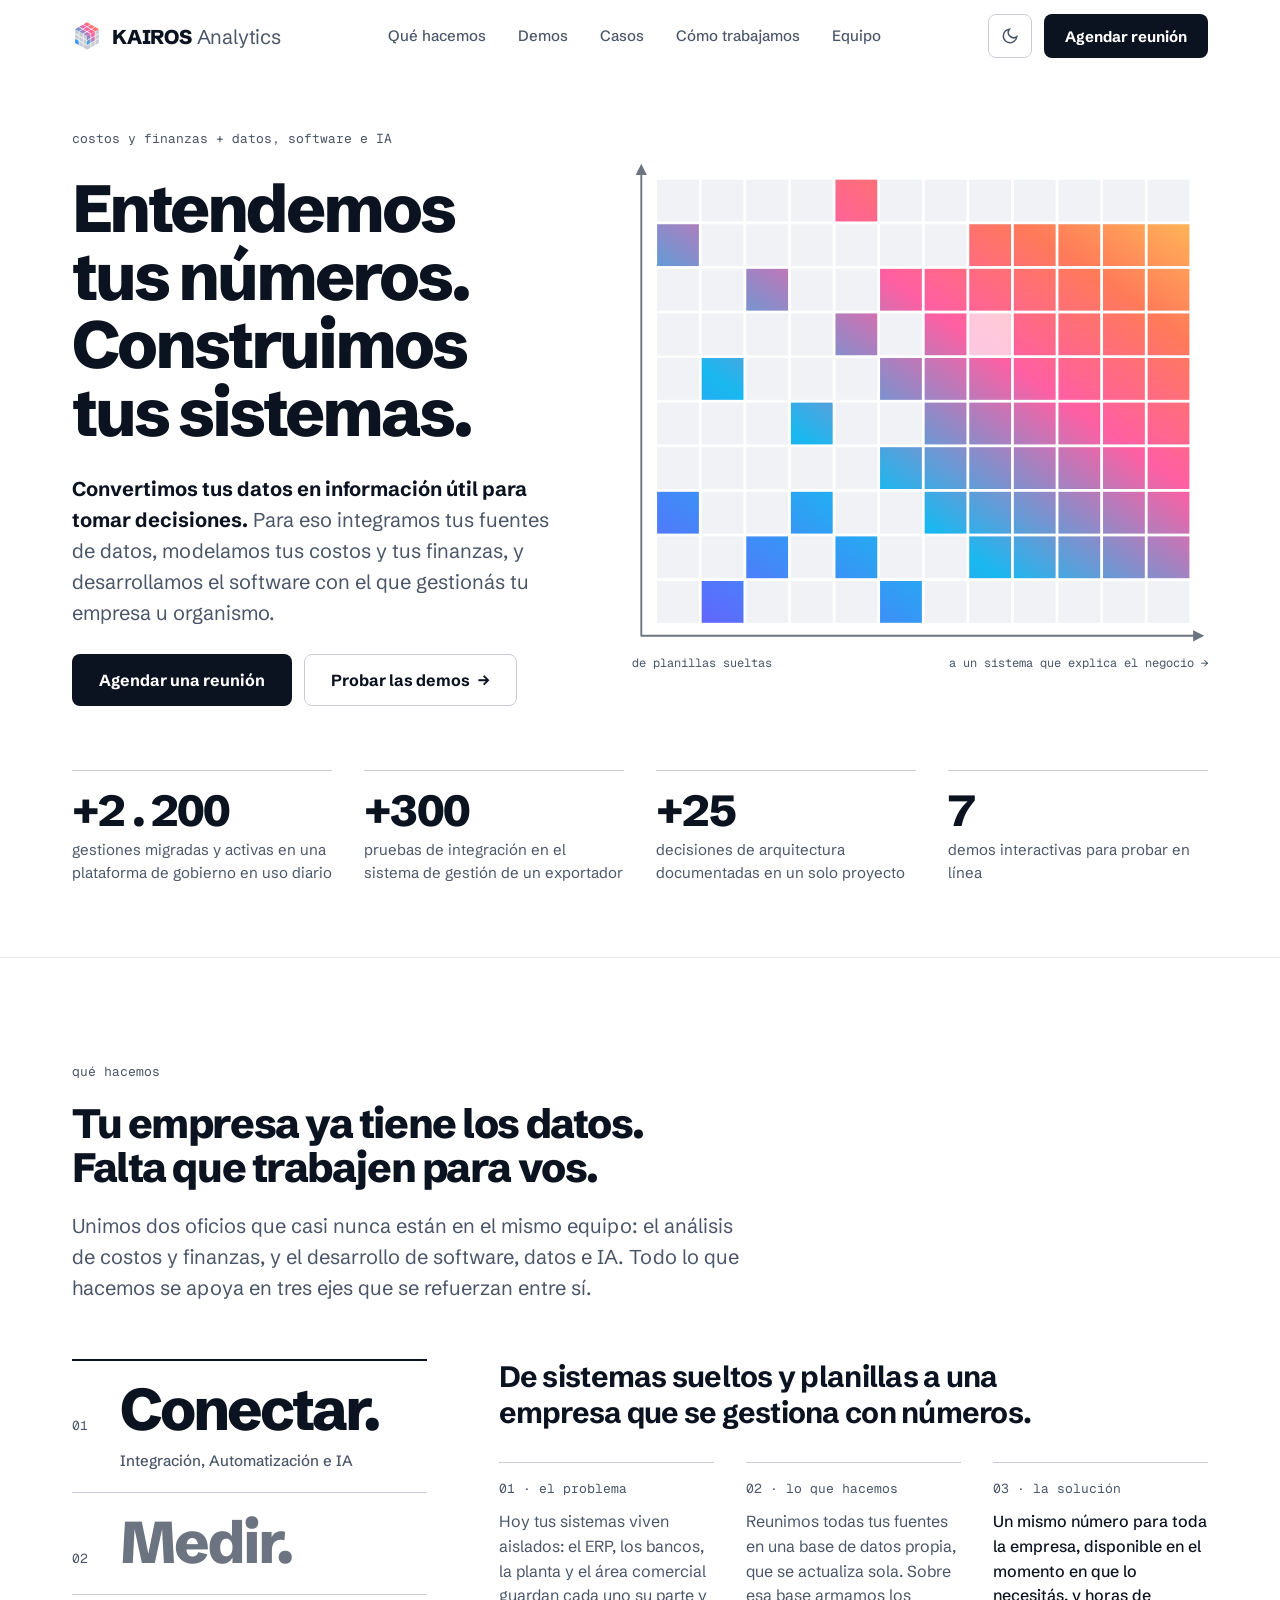
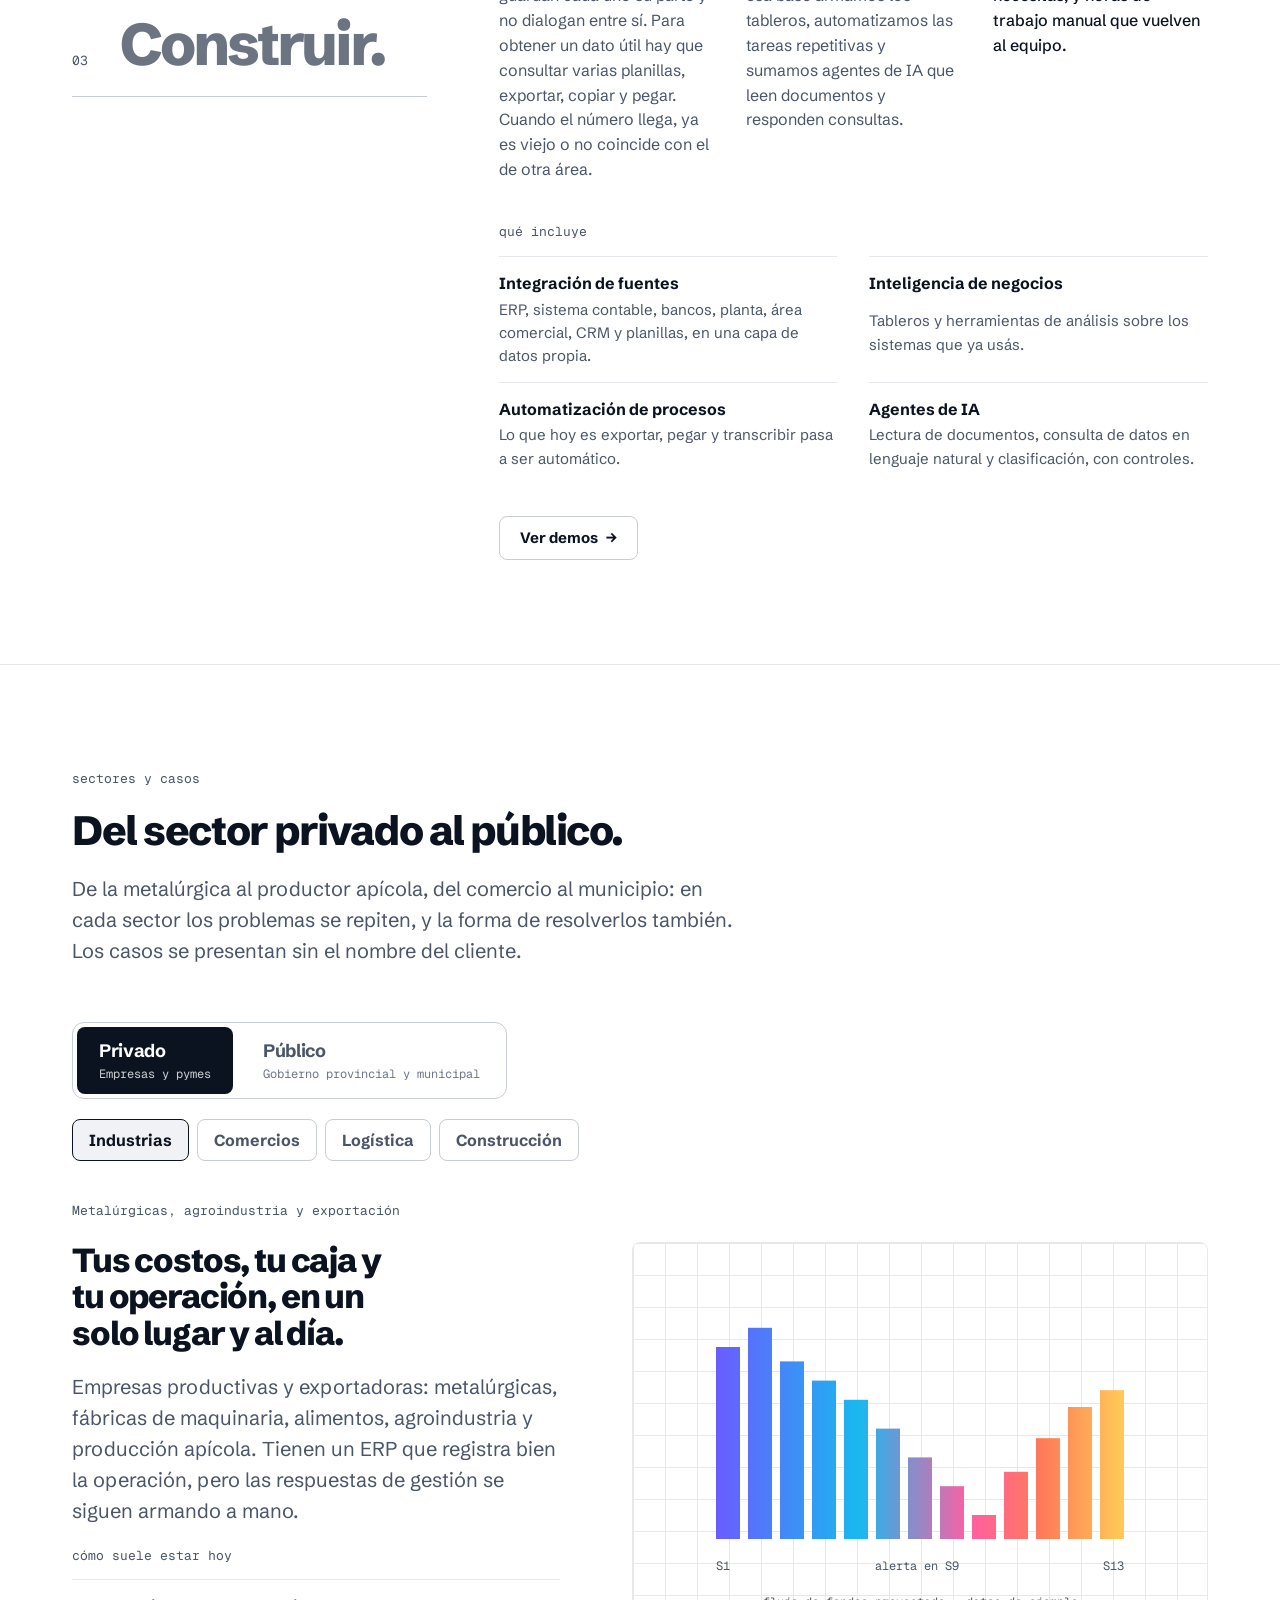
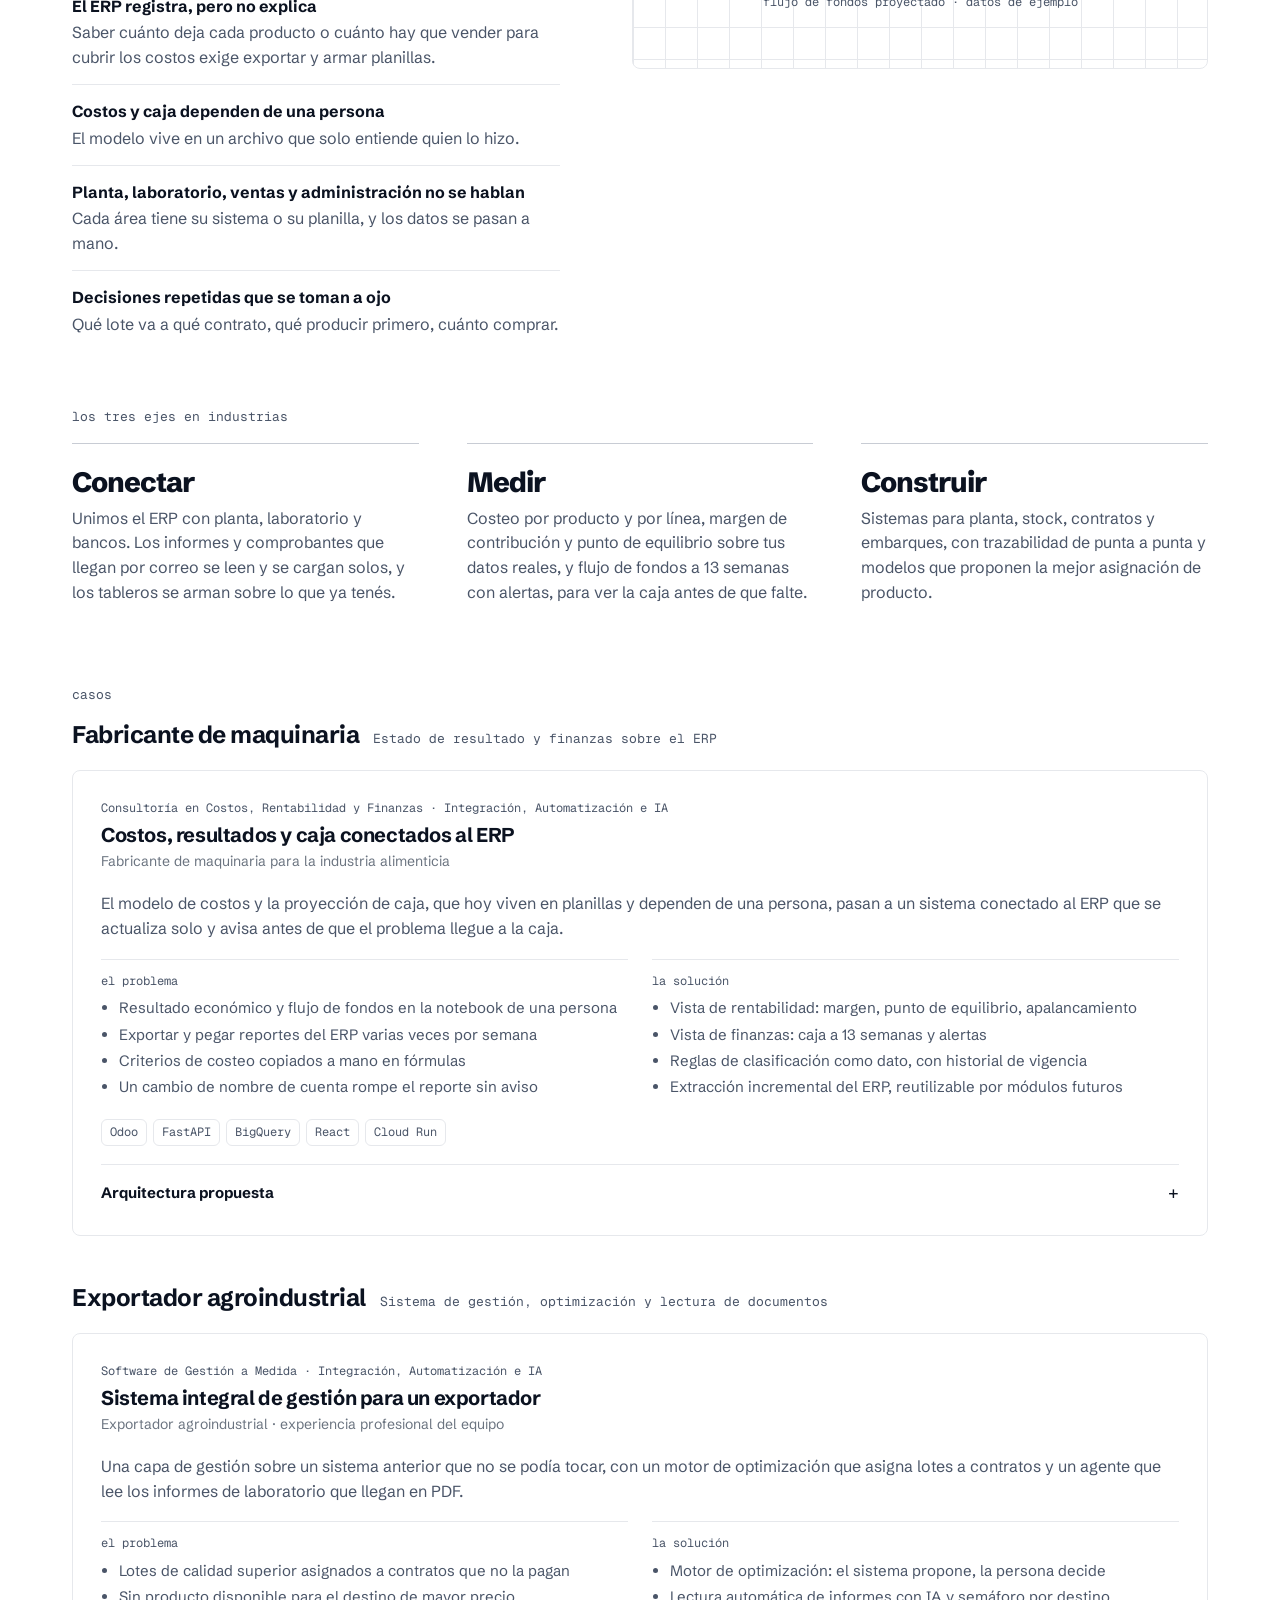
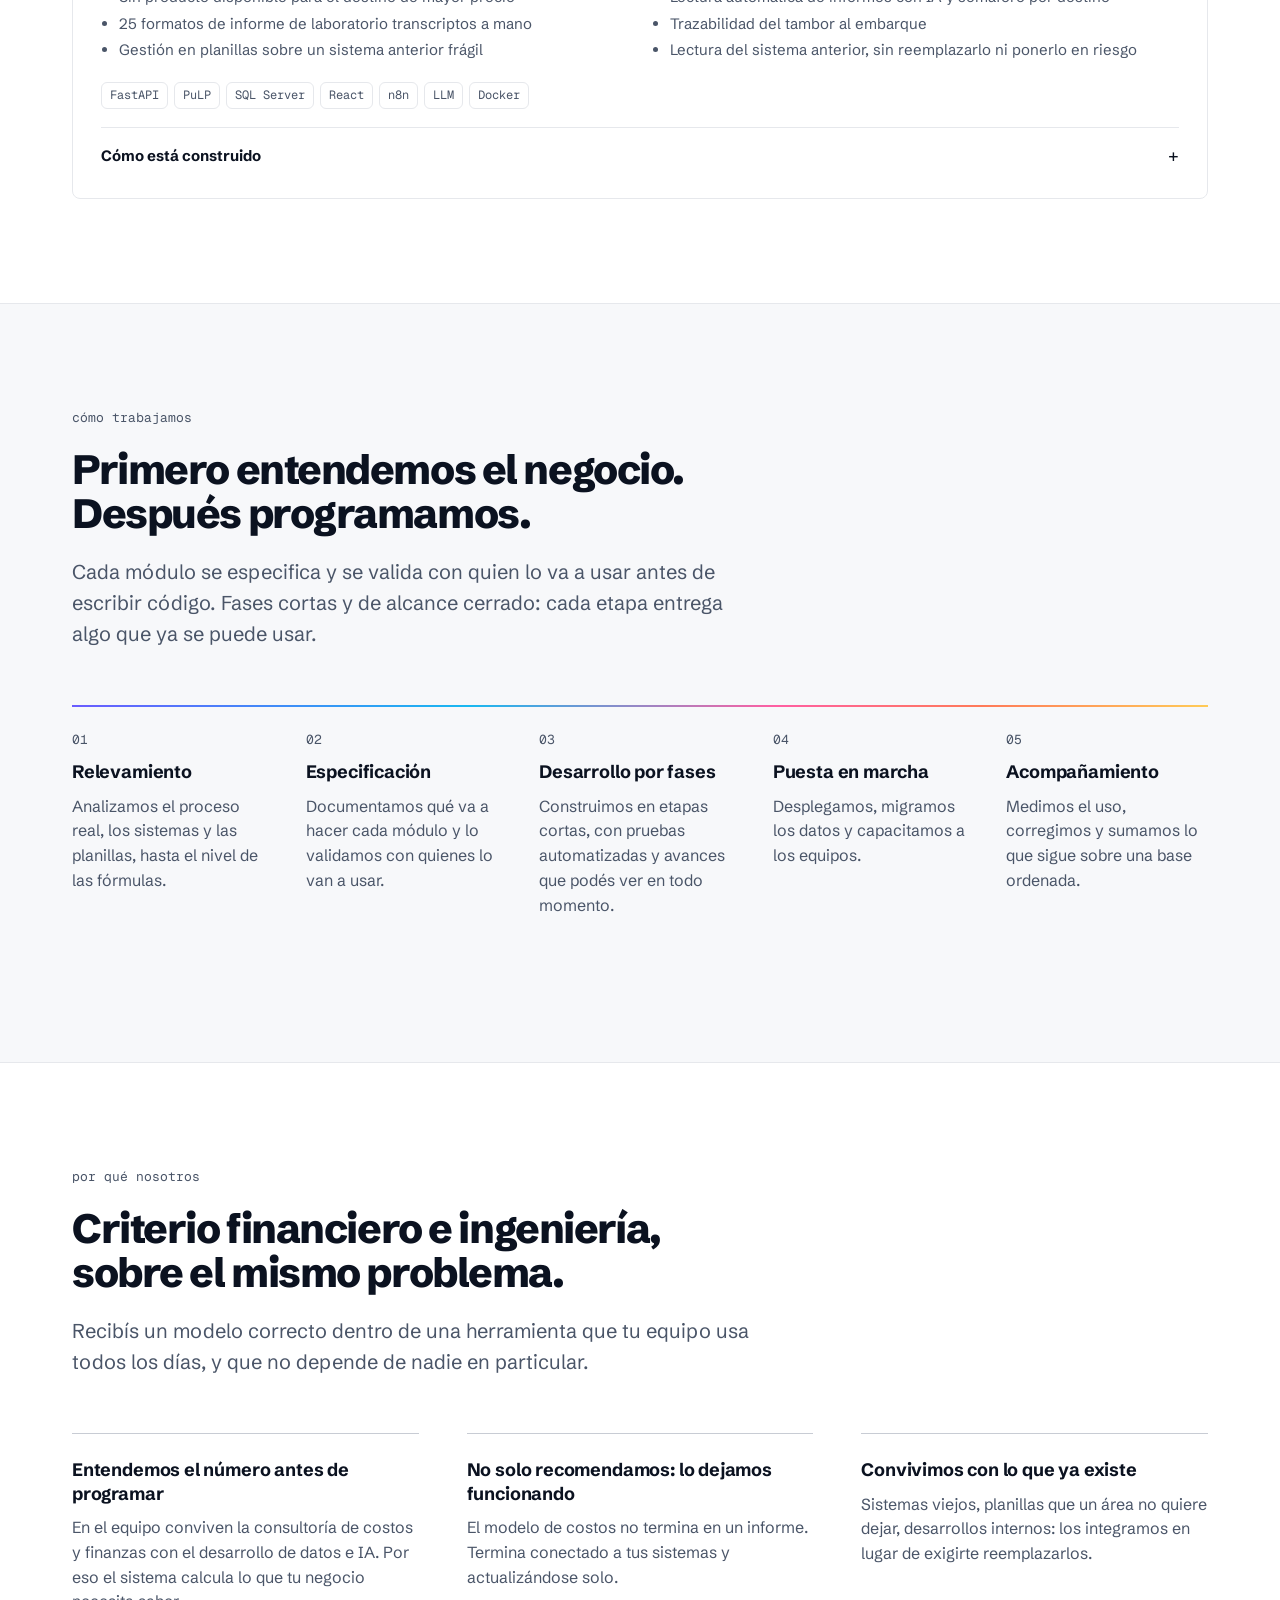
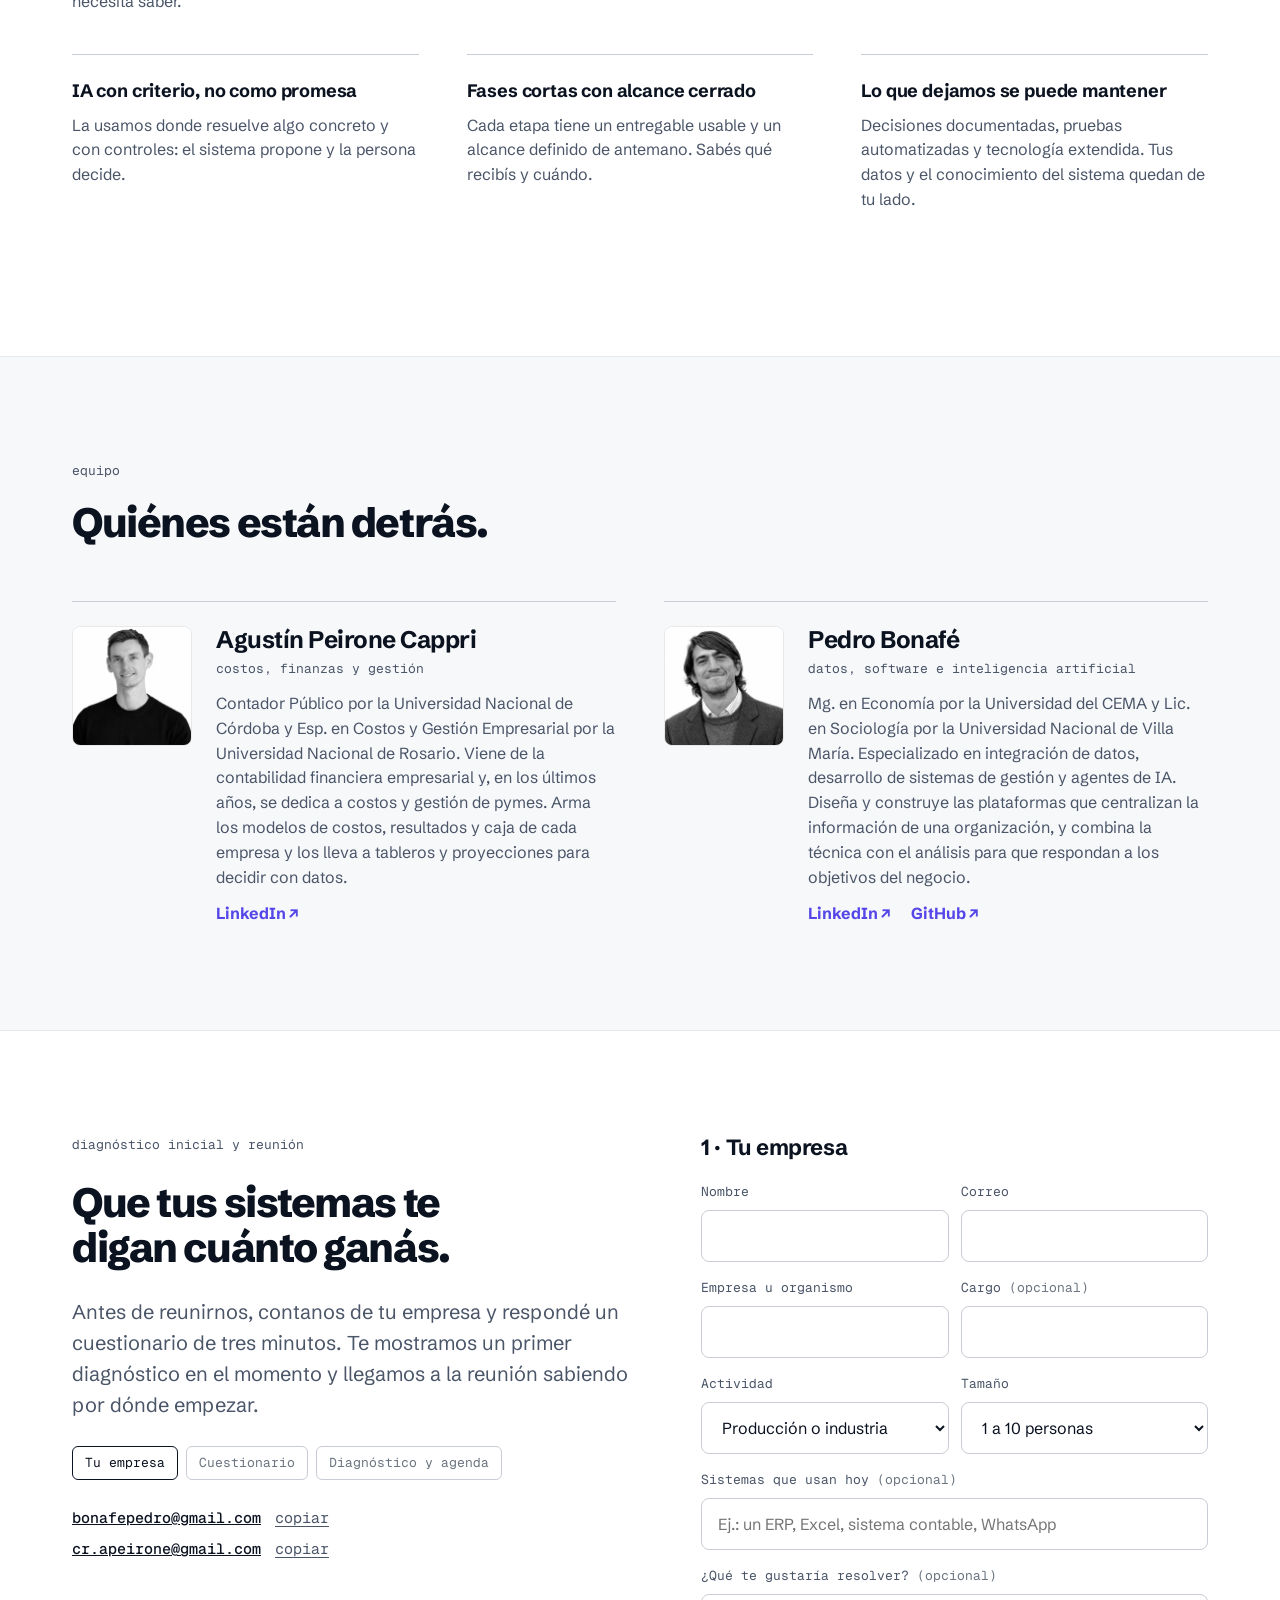
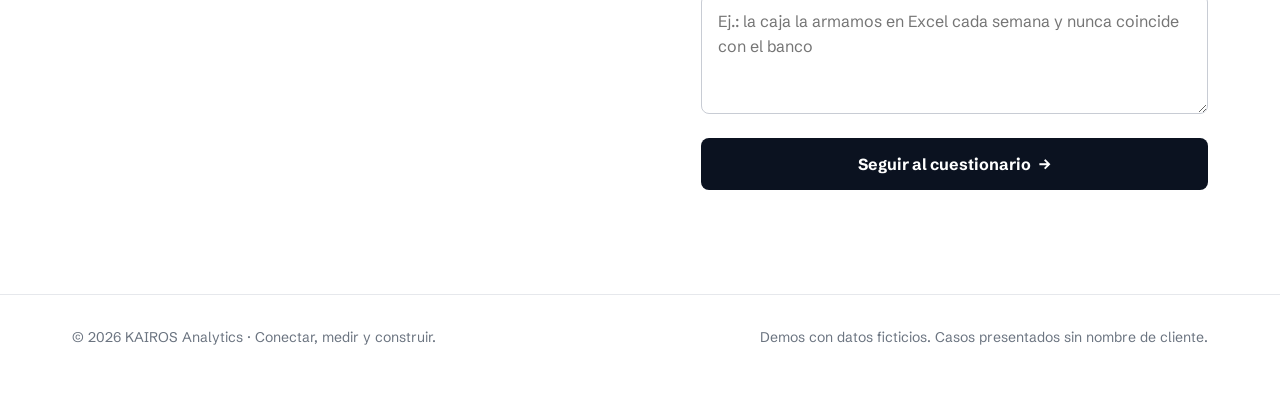
==== index.html @ cbc5ab79 "Demos en una página aparte (/demo); la landing enlaza desde el inicio, el menú y Qué hacemos Co-Auth" ====
<!doctype html>
<html lang="es">
<head>
  <meta charset="utf-8" />
  <meta name="viewport" content="width=device-width, initial-scale=1" />
  <title>KAIROS Analytics · Costos, datos y software a medida</title>
  <meta name="description" content="Integramos tus fuentes de datos, modelamos tus costos y tus finanzas, y desarrollamos el software con el que gestionás tu empresa u organismo." />
  <meta name="theme-color" content="#ffffff" media="(prefers-color-scheme: light)" />
  <meta name="theme-color" content="#07080c" media="(prefers-color-scheme: dark)" />
  <meta property="og:type" content="website" />
  <meta property="og:locale" content="es_AR" />
  <meta property="og:site_name" content="KAIROS Analytics" />
  <meta property="og:title" content="Entendemos tus números. Construimos tus sistemas." />
  <meta property="og:description" content="Costos y finanzas + datos, software e IA: conectar, medir y construir sistemas que explican el negocio." />
  <link rel="icon" href="data:image/svg+xml,%3Csvg xmlns='http://www.w3.org/2000/svg' viewBox='0 0 48 48'%3E%3Cdefs%3E%3ClinearGradient id='g' gradientUnits='userSpaceOnUse' x1='0' y1='48' x2='48' y2='0'%3E%3Cstop offset='0' stop-color='%236a5cff'/%3E%3Cstop offset='0.35' stop-color='%2319b8f0'/%3E%3Cstop offset='0.62' stop-color='%23ff5fa2'/%3E%3Cstop offset='0.8' stop-color='%23ff7a59'/%3E%3Cstop offset='1' stop-color='%23ffcb57'/%3E%3C/linearGradient%3E%3C/defs%3E%3Cg fill='%23a9aeb9'%3E%3Cpolygon points='24.00,24.00 18.29,20.70 18.29,27.30 24.00,30.60'/%3E%3Cpolygon points='24.00,31.70 18.29,28.40 18.29,35.00 24.00,38.30'/%3E%3Cpolygon points='24.00,39.40 18.29,36.10 18.29,42.70 24.00,46.00'/%3E%3Cpolygon points='17.33,20.15 11.62,16.85 11.62,23.45 17.33,26.75'/%3E%3Cpolygon points='17.33,27.85 11.62,24.55 11.62,31.15 17.33,34.45'/%3E%3Cpolygon points='17.33,35.55 11.62,32.25 11.62,38.85 17.33,42.15'/%3E%3Cpolygon points='10.67,16.30 4.95,13.00 4.95,19.60 10.67,22.90'/%3E%3Cpolygon points='10.67,24.00 4.95,20.70 4.95,27.30 10.67,30.60'/%3E%3Cpolygon points='24.00,39.40 29.71,36.10 29.71,42.70 24.00,46.00'/%3E%3Cpolygon points='30.67,35.55 36.38,32.25 36.38,38.85 30.67,42.15'/%3E%3Cpolygon points='37.34,16.30 43.05,13.00 43.05,19.60 37.34,22.90'/%3E%3Cpolygon points='37.34,24.00 43.05,20.70 43.05,27.30 37.34,30.60'/%3E%3Cpolygon points='37.34,31.70 43.05,28.40 43.05,35.00 37.34,38.30'/%3E%3C/g%3E%3Cg fill='url%28%23g%29'%3E%3Cpolygon points='10.67,31.70 4.95,28.40 4.95,35.00 10.67,38.30'/%3E%3Cpolygon points='24.00,24.00 29.71,20.70 29.71,27.30 24.00,30.60'/%3E%3Cpolygon points='24.00,31.70 29.71,28.40 29.71,35.00 24.00,38.30'/%3E%3Cpolygon points='30.67,20.15 36.38,16.85 36.38,23.45 30.67,26.75'/%3E%3Cpolygon points='30.67,27.85 36.38,24.55 36.38,31.15 30.67,34.45'/%3E%3Cpolygon points='24.00,24.00 29.71,20.70 24.00,17.40 18.29,20.70'/%3E%3Cpolygon points='17.33,20.15 23.05,16.85 17.33,13.55 11.62,16.85'/%3E%3Cpolygon points='10.67,16.30 16.38,13.00 10.66,9.70 4.95,13.00'/%3E%3Cpolygon points='30.67,20.15 36.38,16.85 30.67,13.55 24.95,16.85'/%3E%3Cpolygon points='24.00,16.30 29.71,13.00 24.00,9.70 18.29,13.00'/%3E%3Cpolygon points='17.33,12.45 23.05,9.15 17.33,5.85 11.62,9.15'/%3E%3Cpolygon points='37.34,16.30 43.05,13.00 37.33,9.70 31.62,13.00'/%3E%3Cpolygon points='30.67,12.45 36.38,9.15 30.67,5.85 24.95,9.15'/%3E%3Cpolygon points='24.00,8.60 29.71,5.30 24.00,2.00 18.29,5.30'/%3E%3C/g%3E%3C/svg%3E" />
  <link rel="preconnect" href="https://fonts.googleapis.com" />
  <link rel="preconnect" href="https://fonts.gstatic.com" crossorigin />
  <link rel="stylesheet" href="https://fonts.googleapis.com/css2?family=Schibsted+Grotesk:wght@400;500;700;800&family=Geist+Mono:wght@400;500&display=swap" />
  <link rel="stylesheet" href="tokens.css" />
  <link rel="stylesheet" href="styles.css" />
  <!-- Tema guardado: se aplica antes de pintar para evitar el parpadeo -->
  <script>try { var t = localStorage.getItem("theme"); if (t) document.documentElement.dataset.theme = t; } catch (e) {}</script>
</head>
<body>
<a class="skip" href="#main">Saltar al contenido</a>

<!-- ============================ NAV ============================ -->
<header class="nav" id="nav">
  <div class="wrap nav-bar">
    <a class="logo" href="#top" aria-label="Inicio">
      <svg class="logo-mark" aria-hidden="true" width="30" height="30" viewBox="0 0 48 48">
        <defs><linearGradient id="gLogo" gradientUnits="userSpaceOnUse" x1="0" y1="48" x2="48" y2="0"><stop offset="0" style="stop-color:var(--g1)"/><stop offset="0.35" style="stop-color:var(--g2)"/><stop offset="0.62" style="stop-color:var(--g3)"/><stop offset="0.8" style="stop-color:var(--g4)"/><stop offset="1" style="stop-color:var(--g5)"/></linearGradient></defs>
        <g style="fill: var(--line-strong)"><polygon points="24.00,24.00 18.29,20.70 18.29,27.30 24.00,30.60"/><polygon points="24.00,31.70 18.29,28.40 18.29,35.00 24.00,38.30"/><polygon points="24.00,39.40 18.29,36.10 18.29,42.70 24.00,46.00"/><polygon points="17.33,20.15 11.62,16.85 11.62,23.45 17.33,26.75"/><polygon points="17.33,27.85 11.62,24.55 11.62,31.15 17.33,34.45"/><polygon points="17.33,35.55 11.62,32.25 11.62,38.85 17.33,42.15"/><polygon points="10.67,16.30 4.95,13.00 4.95,19.60 10.67,22.90"/><polygon points="10.67,24.00 4.95,20.70 4.95,27.30 10.67,30.60"/><polygon points="24.00,39.40 29.71,36.10 29.71,42.70 24.00,46.00"/><polygon points="30.67,35.55 36.38,32.25 36.38,38.85 30.67,42.15"/><polygon points="37.34,16.30 43.05,13.00 43.05,19.60 37.34,22.90"/><polygon points="37.34,24.00 43.05,20.70 43.05,27.30 37.34,30.60"/><polygon points="37.34,31.70 43.05,28.40 43.05,35.00 37.34,38.30"/></g>
        <g fill="url(#gLogo)"><polygon points="10.67,31.70 4.95,28.40 4.95,35.00 10.67,38.30"/><polygon points="24.00,24.00 29.71,20.70 29.71,27.30 24.00,30.60"/><polygon points="24.00,31.70 29.71,28.40 29.71,35.00 24.00,38.30"/><polygon points="30.67,20.15 36.38,16.85 36.38,23.45 30.67,26.75"/><polygon points="30.67,27.85 36.38,24.55 36.38,31.15 30.67,34.45"/><polygon points="24.00,24.00 29.71,20.70 24.00,17.40 18.29,20.70"/><polygon points="17.33,20.15 23.05,16.85 17.33,13.55 11.62,16.85"/><polygon points="10.67,16.30 16.38,13.00 10.66,9.70 4.95,13.00"/><polygon points="30.67,20.15 36.38,16.85 30.67,13.55 24.95,16.85"/><polygon points="24.00,16.30 29.71,13.00 24.00,9.70 18.29,13.00"/><polygon points="17.33,12.45 23.05,9.15 17.33,5.85 11.62,9.15"/><polygon points="37.34,16.30 43.05,13.00 37.33,9.70 31.62,13.00"/><polygon points="30.67,12.45 36.38,9.15 30.67,5.85 24.95,9.15"/><polygon points="24.00,8.60 29.71,5.30 24.00,2.00 18.29,5.30"/></g>
      </svg>
      <span class="logo-text"><b>KAIROS</b> Analytics</span>
    </a>
    <nav class="nav-links" aria-label="Secciones">
      <a href="#servicios">Qué hacemos</a>
      <a href="demo/">Demos</a>
      <a href="#casos">Casos</a>
      <a href="#metodologia">Cómo trabajamos</a>
      <a href="#equipo">Equipo</a>
    </nav>
    <div class="nav-actions">
      <button class="icon-btn" id="themeBtn" aria-label="Cambiar a tema oscuro" title="Cambiar tema">
        <svg class="i-moon" width="18" height="18" viewBox="0 0 24 24" fill="none" stroke="currentColor" stroke-width="2"><path d="M21 12.8A9 9 0 1 1 11.2 3a7 7 0 0 0 9.8 9.8z"/></svg>
        <svg class="i-sun" width="18" height="18" viewBox="0 0 24 24" fill="none" stroke="currentColor" stroke-width="2" stroke-linecap="round"><circle cx="12" cy="12" r="4"/><path d="M12 2v2M12 20v2M4.9 4.9l1.4 1.4M17.7 17.7l1.4 1.4M2 12h2M20 12h2M4.9 19.1l1.4-1.4M17.7 6.3l1.4-1.4"/></svg>
      </button>
      <a class="btn btn-primary btn-sm nav-cta" href="#contacto">Agendar reunión</a>
      <button class="icon-btn menu-btn" id="menuBtn" aria-label="Abrir menú" aria-expanded="false" aria-controls="mobileMenu">
        <svg width="18" height="18" viewBox="0 0 24 24" fill="none" stroke="currentColor" stroke-width="2" stroke-linecap="round"><path d="M4 7h16M4 12h16M4 17h16"/></svg>
      </button>
    </div>
  </div>
  <div class="mobile-menu" id="mobileMenu">
    <a href="#servicios">Qué hacemos</a>
    <a href="demo/">Demos</a>
    <a href="#casos">Sectores y casos</a>
    <a href="#metodologia">Cómo trabajamos</a>
    <a href="#por-que">Por qué nosotros</a>
    <a href="#equipo">Equipo</a>
    <a href="#contacto">Contacto</a>
  </div>
  <div class="progress" aria-hidden="true"><i id="progress"></i></div>
</header>

<main id="main">

<!-- ============================ INICIO ============================ -->
<section class="hero" id="top">
  <div class="wrap split">
    <div class="stack-text">
      <div class="label">costos y finanzas + datos, software e IA</div>
      <h1>Entendemos tus números. Construimos tus sistemas.</h1>
      <p class="lead"><strong class="lead-impacto">Convertimos tus datos en información útil para tomar decisiones.</strong> Para eso integramos tus fuentes de datos, modelamos tus costos y tus finanzas, y desarrollamos el software con el que gestionás tu empresa u organismo.</p>
      <div class="actions">
        <a class="btn btn-primary" href="#contacto">Agendar una reunión</a>
        <a class="btn btn-secondary" href="demo/">Probar las demos <span class="arrow" aria-hidden="true">→</span></a>
      </div>
    </div>
    <figure class="graphic">
      <div id="mosaic"></div>
      <figcaption class="caption label-sm">
        <span>de planillas sueltas</span>
        <span>a un sistema que explica el negocio</span>
      </figcaption>
    </figure>
  </div>
  <div class="wrap">
    <ul class="proof" id="proof" aria-label="Datos de nuestros proyectos"></ul>
  </div>
</section>

<!-- ============================ QUÉ HACEMOS ============================ -->
<section id="servicios">
  <div class="wrap">
    <div class="section-head reveal">
      <div class="label">qué hacemos</div>
      <h2>Tu empresa ya tiene los datos. Falta que trabajen para vos.</h2>
      <p class="lead">Unimos dos oficios que casi nunca están en el mismo equipo: el análisis de costos y finanzas, y el desarrollo de software, datos e IA. Todo lo que hacemos se apoya en tres ejes que se refuerzan entre sí.</p>
    </div>
    <div class="ejes reveal">
      <div class="ejes-tabs" role="tablist" aria-label="Los tres ejes" id="ejesTabs"></div>
      <div class="ejes-panel" id="ejesPanel" role="tabpanel"></div>
    </div>
  </div>
</section>

<!-- ============================ SECTORES Y CASOS ============================ -->
<section id="casos">
  <div class="wrap">
    <div class="section-head reveal">
      <div class="label">sectores y casos</div>
      <h2>Del sector privado al público.</h2>
      <p class="lead">De la metalúrgica al productor apícola, del comercio al municipio: en cada sector los problemas se repiten, y la forma de resolverlos también. Los casos se presentan sin el nombre del cliente.</p>
    </div>
    <div class="vtabs reveal" role="tablist" aria-label="Ámbitos" id="vtabs"></div>
    <div class="stabs" role="tablist" aria-label="Sectores" id="stabs"></div>
    <div id="vpanel" role="tabpanel"></div>
  </div>
</section>

<!-- ============================ METODOLOGÍA ============================ -->
<section class="section-alt" id="metodologia">
  <div class="wrap">
    <div class="section-head reveal">
      <div class="label">cómo trabajamos</div>
      <h2>Primero entendemos el negocio. Después programamos.</h2>
      <p class="lead">Cada módulo se especifica y se valida con quien lo va a usar antes de escribir código. Fases cortas y de alcance cerrado: cada etapa entrega algo que ya se puede usar.</p>
    </div>
    <div class="method reveal" id="method">
      <div class="method-track" aria-hidden="true"><i></i></div>
      <ol class="ruled cols-5" id="pasosGrid"></ol>
    </div>
  </div>
</section>

<!-- ============================ POR QUÉ NOSOTROS ============================ -->
<section id="por-que">
  <div class="wrap">
    <div class="section-head reveal">
      <div class="label">por qué nosotros</div>
      <h2>Criterio financiero e ingeniería, sobre el mismo problema.</h2>
      <p class="lead">Recibís un modelo correcto dentro de una herramienta que tu equipo usa todos los días, y que no depende de nadie en particular.</p>
    </div>
    <div class="ruled cols-3 reveal" id="diferencialesGrid"></div>
  </div>
</section>

<!-- ============================ QUIÉNES CONFÍAN EN NOSOTROS ============================
     Oculta hasta cargar TESTIMONIOS en data.js (solo clientes que autorizaron). -->
<section id="confian" hidden>
  <div class="wrap">
    <div class="section-head reveal">
      <div class="label">quiénes confían en nosotros</div>
      <h2>Lo que dicen quienes ya trabajan con nosotros.</h2>
    </div>
    <div class="testimonios reveal" id="confianGrid"></div>
  </div>
</section>

<!-- ============================ EQUIPO ============================ -->
<section class="section-alt" id="equipo">
  <div class="wrap">
    <div class="section-head reveal">
      <div class="label">equipo</div>
      <h2>Quiénes están detrás.</h2>
    </div>
    <div class="team reveal">
      <article class="member">
        <img src="files/agustin-480.jpg" alt="Agustín Peirone Cappri" width="120" height="120" loading="lazy" />
        <div>
          <h3>Agustín Peirone Cappri</h3>
          <div class="label">costos, finanzas y gestión</div>
          <p>Contador Público por la Universidad Nacional de Córdoba y Esp. en Costos y Gestión Empresarial por la Universidad Nacional de Rosario. Viene de la contabilidad financiera empresarial y, en los últimos años, se dedica a costos y gestión de pymes. Arma los modelos de costos, resultados y caja de cada empresa y los lleva a tableros y proyecciones para decidir con datos.</p>
          <p class="member-links">
            <a href="https://www.linkedin.com/in/agustin-peirone-cappri/" target="_blank" rel="noopener noreferrer">LinkedIn ↗</a>
          </p>
        </div>
      </article>
      <article class="member">
        <img src="files/pedro-480.jpg" alt="Pedro Bonafé" width="120" height="120" loading="lazy" />
        <div>
          <h3>Pedro Bonafé</h3>
          <div class="label">datos, software e inteligencia artificial</div>
          <p>Mg. en Economía por la Universidad del CEMA y Lic. en Sociología por la Universidad Nacional de Villa María. Especializado en integración de datos, desarrollo de sistemas de gestión y agentes de IA. Diseña y construye las plataformas que centralizan la información de una organización, y combina la técnica con el análisis para que respondan a los objetivos del negocio.</p>
          <p class="member-links">
            <a href="https://www.linkedin.com/in/pedrobonafe/" target="_blank" rel="noopener noreferrer">LinkedIn ↗</a>
            <a href="https://github.com/bonafepedro" target="_blank" rel="noopener noreferrer">GitHub ↗</a>
          </p>
        </div>
      </article>
    </div>
  </div>
</section>

<!-- ============================ CONTACTO ============================ -->
<section id="contacto">
  <div class="wrap split split-even">
    <div class="stack-text reveal">
      <div class="label">diagnóstico inicial y reunión</div>
      <h2>Que tus sistemas te digan cuánto ganás.</h2>
      <p class="lead">Antes de reunirnos, contanos de tu empresa y respondé un cuestionario de tres minutos. Te mostramos un primer diagnóstico en el momento y llegamos a la reunión sabiendo por dónde empezar.</p>
      <ol class="diag-steps label" id="diagSteps" aria-label="Pasos">
        <li>Tu empresa</li>
        <li>Cuestionario</li>
        <li>Diagnóstico y agenda</li>
      </ol>
      <ul class="contact-direct label" id="ctaMails" aria-label="Correos de contacto"></ul>
    </div>
    <form class="contact-form reveal" id="ctaForm" novalidate>
      <div class="diag-step">
        <h3>1 · Tu empresa</h3>
        <div class="form-row">
          <div>
            <label for="ctaNombre">Nombre</label>
            <input id="ctaNombre" name="nombre" type="text" autocomplete="name" required />
          </div>
          <div>
            <label for="ctaEmail">Correo</label>
            <input id="ctaEmail" name="email" type="email" autocomplete="email" required />
          </div>
        </div>
        <div class="form-row">
          <div>
            <label for="ctaOrg">Empresa u organismo</label>
            <input id="ctaOrg" name="organizacion" type="text" autocomplete="organization" required />
          </div>
          <div>
            <label for="ctaCargo">Cargo <span class="opt">(opcional)</span></label>
            <input id="ctaCargo" name="cargo" type="text" autocomplete="organization-title" />
          </div>
        </div>
        <div class="form-row">
          <div>
            <label for="ctaModelo">Actividad</label>
            <select id="ctaModelo" name="actividad"></select>
          </div>
          <div>
            <label for="ctaTamano">Tamaño</label>
            <select id="ctaTamano" name="tamano"></select>
          </div>
        </div>
        <label for="ctaSistemas">Sistemas que usan hoy <span class="opt">(opcional)</span></label>
        <input id="ctaSistemas" name="sistemas" type="text" placeholder="Ej.: un ERP, Excel, sistema contable, WhatsApp" />
        <label for="ctaMsg">¿Qué te gustaría resolver? <span class="opt">(opcional)</span></label>
        <textarea id="ctaMsg" name="mensaje" rows="3" placeholder="Ej.: la caja la armamos en Excel cada semana y nunca coincide con el banco"></textarea>
        <button class="btn btn-primary" type="submit">Seguir al cuestionario <span class="arrow" aria-hidden="true">→</span></button>
      </div>
      <div class="diag-step" hidden>
        <h3>2 · Cuestionario rápido</h3>
        <p class="form-note">Elegí la opción que más se parezca a cómo trabajan hoy. No hay respuestas correctas.</p>
        <div id="diagPreguntas"></div>
        <div class="diag-nav">
          <button class="btn btn-ghost" type="button" data-step="0">← Volver</button>
          <button class="btn btn-primary" type="submit">Ver mi diagnóstico <span class="arrow" aria-hidden="true">→</span></button>
        </div>
      </div>
      <div class="diag-step" hidden>
        <h3>3 · Tu diagnóstico inicial</h3>
        <div id="diagResultado"></div>
        <p class="form-note" id="diagAgendaNota"></p>
        <div class="diag-nav">
          <button class="btn btn-primary" type="submit">Enviar diagnóstico <span class="arrow" aria-hidden="true">→</span></button>
          <a class="btn btn-secondary" id="diagAgenda" href="#" target="_blank" rel="noopener noreferrer" hidden>Elegir horario ↗</a>
        </div>
        <button class="link-btn" type="button" data-step="1">← Cambiar respuestas</button>
        <p class="label-sm form-note">Se abre tu programa de correo con las respuestas listas para enviar. Es una lectura orientativa, no un informe.</p>
      </div>
    </form>
  </div>
</section>
</main>

<footer>
  <div class="wrap">
    <span>© <span id="year">2026</span> <span data-brand>KAIROS Analytics</span> · Conectar, medir y construir.</span>
    <span>Demos con datos ficticios. Casos presentados sin nombre de cliente.</span>
  </div>
</footer>

<div class="toast" id="toast" role="status" aria-live="polite"></div>

<script src="data.js"></script>
<script src="app.js"></script>
</body>
</html>
---- tokens.css ----
/* ==========================================================================
   Línea estética "Mosaico de datos" — tokens
   Mismos nombres que usa landing_v2/styles.css (--bg, --surface, --ink, --line,
   --brand, --accent, --ok…), para migrar reemplazando valores.
   Tema: claro por defecto; oscuro por preferencia del sistema o data-theme.
   ========================================================================== */

:root {
  /* Fondos y superficies */
  --bg: #ffffff;
  --bg-alt: #f7f8fa;
  --surface: #ffffff;
  --surface-2: #f0f2f5;      /* celda vacía del mosaico, chips, fondos de control */

  /* Texto */
  --ink: #0b1220;            /* titulares, texto principal, botón primario */
  --ink-2: #4a5568;          /* párrafos, navegación, etiquetas mono */
  --ink-3: #6b7480;          /* notas al pie; no usar por debajo de 13px */

  /* Líneas */
  --line: #e6e8ec;           /* divisores */
  --line-strong: #c8ccd4;    /* borde de botón secundario y de inputs */

  /* Gradiente: el único color de la página. Siempre los 5 tonos, en este orden. */
  --g1: #6a5cff;             /* violeta */
  --g2: #19b8f0;             /* cian */
  --g3: #ff5fa2;             /* rosa */
  --g4: #ff7a59;             /* coral */
  --g5: #ffcb57;             /* ámbar */
  --gradient: linear-gradient(35deg, var(--g1) 0%, var(--g2) 35%, var(--g3) 62%, var(--g4) 80%, var(--g5) 100%);
  --gradient-x: linear-gradient(90deg, var(--g1) 0%, var(--g2) 35%, var(--g3) 62%, var(--g4) 80%, var(--g5) 100%);

  /* Color sólido para lo interactivo que no puede llevar gradiente (links, foco) */
  --brand: #5546e8;
  --brand-soft: #eceaff;
  --accent: var(--g4);

  /* Semánticos: solo dentro de demos y estados, nunca como decoración */
  --ok: #1f8a5b;
  --ok-soft: #dcf1e5;
  --warn: #a86a12;
  --warn-soft: #fbf0d9;
  --bad: #c2453b;
  --bad-soft: #f8e0dd;
  --info: #2f6fd0;
  --info-soft: #e0eaf7;

  /* Forma */
  --radius: 8px;             /* botones, inputs, tarjetas */
  --radius-sm: 6px;
  --shadow: none;            /* la línea separa; no hay sombras */
  --maxw: 1296px;            /* 1440 − 2 × 72 */
  --gutter: 72px;            /* 24px en móvil */

  /* Módulo del mosaico */
  --cell: 48px;
  --cell-gap: 3px;

  /* Tipografía */
  --font: "Schibsted Grotesk", "Helvetica Neue", Arial, sans-serif;
  --font-display: var(--font);
  --font-mono: "Geist Mono", ui-monospace, "SFMono-Regular", Menlo, monospace;

  color-scheme: light;
}

@media (prefers-color-scheme: dark) {
  :root:not([data-theme="light"]) {
    --bg: #07080c;
    --bg-alt: #0c0e14;
    --surface: #101219;
    --surface-2: #12141c;
    --ink: #ffffff;
    --ink-2: #b3b8c7;
    --ink-3: #8b91a3;
    --line: #1c1f29;
    --line-strong: #3a3f4d;
    --g1: #7a6dff;
    --brand: #9a90ff;
    --brand-soft: #1b1a3a;
    --ok: #5cc48c;
    --ok-soft: #173326;
    --warn: #e5b45a;
    --warn-soft: #362a12;
    --bad: #ef7f73;
    --bad-soft: #3b1d1a;
    --info: #86aee6;
    --info-soft: #1a2a40;
    color-scheme: dark;
  }
}

:root[data-theme="dark"] {
  --bg: #07080c;
  --bg-alt: #0c0e14;
  --surface: #101219;
  --surface-2: #12141c;
  --ink: #ffffff;
  --ink-2: #b3b8c7;
  --ink-3: #8b91a3;
  --line: #1c1f29;
  --line-strong: #3a3f4d;
  --g1: #7a6dff;
  --brand: #9a90ff;
  --brand-soft: #1b1a3a;
  --ok: #5cc48c;
  --ok-soft: #173326;
  --warn: #e5b45a;
  --warn-soft: #362a12;
  --bad: #ef7f73;
  --bad-soft: #3b1d1a;
  --info: #86aee6;
  --info-soft: #1a2a40;
  color-scheme: dark;
}
---- styles.css ----
/* ==========================================================================
   Landing — estilos
   Línea estética "Mosaico de datos" (ver ../linea_estética/README.md).
   Todo el color sale de tokens.css: acá no hay colores literales.
   Movimiento: suave, corto y desactivado con prefers-reduced-motion.
   ========================================================================== */

:root {
  --brand-2: var(--brand);
  --accent-soft: var(--warn-soft);
  --nav-h: 72px;
  --section-y: 104px;
  --ease: cubic-bezier(.2, .7, .2, 1);
}

* { box-sizing: border-box; }
html { scroll-behavior: smooth; scroll-padding-top: calc(var(--nav-h) + 8px); }
body {
  margin: 0;
  background: var(--bg);
  color: var(--ink);
  font-family: var(--font);
  font-size: 16px;
  line-height: 1.55;
  -webkit-font-smoothing: antialiased;
  overflow-x: hidden;
}
img, svg { max-width: 100%; }
a { color: var(--brand); }
button, input, select, textarea { font: inherit; color: inherit; }
h1, h2, h3, h4 { margin: 0; text-wrap: balance; }
h1 { font-size: clamp(40px, min(5.2vw, 8.4vh), 74px); line-height: 1.02; font-weight: 800; letter-spacing: -0.045em; }
h2 { font-size: clamp(30px, 3.2vw, 44px); line-height: 1.08; font-weight: 800; letter-spacing: -0.035em; }
h3 { font-size: 24px; line-height: 1.2; font-weight: 700; letter-spacing: -0.02em; }
h4 { font-size: 20px; line-height: 1.2; font-weight: 700; letter-spacing: -0.02em; }
p { margin: 0 0 1em; }
.wrap { max-width: calc(var(--maxw) + 2 * var(--gutter)); margin-inline: auto; padding-inline: var(--gutter); }
.skip { position: absolute; left: -999px; top: 8px; background: var(--ink); color: var(--bg); padding: 8px 12px; border-radius: var(--radius); z-index: 100; }
.skip:focus { left: 8px; }
:focus-visible { outline: 2px solid var(--brand); outline-offset: 3px; }

.label { font-family: var(--font-mono); font-size: 13px; color: var(--ink-2); }
.label-sm { font-family: var(--font-mono); font-size: 12px; color: var(--ink-2); }
.lead { margin: 0; max-width: 560px; font-size: 20px; color: var(--ink-2); }

/* ---------- Navegación ---------- */
.nav {
  position: sticky; top: 0; z-index: 40;
  background: color-mix(in srgb, var(--bg) 82%, transparent);
  backdrop-filter: saturate(1.4) blur(14px); -webkit-backdrop-filter: saturate(1.4) blur(14px);
  border-bottom: 1px solid transparent; transition: border-color .3s;
}
.nav.scrolled { border-bottom-color: var(--line); }
.nav-bar { height: var(--nav-h); display: flex; align-items: center; justify-content: space-between; gap: 24px; }
.logo { display: flex; align-items: center; gap: 10px; font-size: 20px; font-weight: 800; letter-spacing: -0.03em; color: var(--ink); text-decoration: none; white-space: nowrap; }
.logo-text { font-weight: 400; color: var(--ink-2); letter-spacing: -0.01em; }
.logo-text b { font-weight: 800; color: var(--ink); }
.logo-mark { flex: none; transition: transform .5s var(--ease); }
.logo:hover .logo-mark { transform: rotate(-8deg) scale(1.06); }
.nav-links { display: flex; gap: 32px; font-size: 15px; font-weight: 500; }
.nav-links a { color: var(--ink-2); text-decoration: none; position: relative; padding-block: 6px; transition: color .2s; }
.nav-links a::after { content: ""; position: absolute; left: 0; right: 0; bottom: 0; height: 2px; background: var(--ink); transform: scaleX(0); transform-origin: left; transition: transform .35s var(--ease); }
.nav-links a:hover, .nav-links a[aria-current] { color: var(--ink); }
.nav-links a[aria-current]::after { transform: scaleX(1); }
.nav-actions { display: flex; gap: 12px; align-items: center; }
.icon-btn { width: 44px; height: 44px; display: grid; place-items: center; border-radius: var(--radius); border: 1px solid var(--line-strong); background: transparent; cursor: pointer; color: var(--ink-2); transition: color .2s, border-color .2s; }
.icon-btn:hover { color: var(--ink); border-color: var(--ink); }
#themeBtn .i-sun { display: none; }
:root[data-theme="dark"] #themeBtn .i-sun { display: block; }
:root[data-theme="dark"] #themeBtn .i-moon { display: none; }
@media (prefers-color-scheme: dark) {
  :root:not([data-theme="light"]) #themeBtn .i-sun { display: block; }
  :root:not([data-theme="light"]) #themeBtn .i-moon { display: none; }
}
.menu-btn { display: none; }
.mobile-menu { display: none; border-top: 1px solid var(--line); }
.mobile-menu.open { display: block; animation: fadeUp .25s var(--ease); }
.mobile-menu a { display: block; padding: 14px var(--gutter); color: var(--ink); text-decoration: none; border-bottom: 1px solid var(--line); font-weight: 500; }
/* Barra de lectura: una línea fina con el gradiente de la línea */
.progress { position: absolute; left: 0; right: 0; bottom: -1px; height: 2px; pointer-events: none; }
.progress i { display: block; height: 100%; background: var(--gradient-x); transform: scaleX(0); transform-origin: left; }

/* ---------- Botones: ninguno lleva gradiente ---------- */
.btn { height: 52px; padding: 0 26px; display: inline-flex; align-items: center; justify-content: center; gap: 8px; border-radius: var(--radius); border: 1px solid transparent; font: 700 16px var(--font); text-decoration: none; cursor: pointer; white-space: nowrap; transition: transform .2s var(--ease), border-color .2s, background-color .2s; }
.btn:hover { transform: translateY(-2px); }
.btn:active { transform: none; }
.btn-sm { height: 44px; padding: 0 20px; font-size: 15px; }
.btn-primary { background: var(--ink); color: var(--bg); }
.btn-secondary, .btn-ghost { background: transparent; color: var(--ink); border-color: var(--line-strong); }
.btn-secondary:hover, .btn-ghost:hover { border-color: var(--ink); }
.btn[disabled] { opacity: .45; cursor: not-allowed; transform: none; }
.arrow { display: inline-block; transition: transform .25s var(--ease); }
:is(.btn, .tile-btn):hover .arrow, .tile:hover .arrow { transform: translateX(4px); }
.link-btn { background: none; border: 0; padding: 0; color: var(--ink-2); text-decoration: underline; text-underline-offset: 3px; cursor: pointer; font: inherit; }
.link-btn:hover { color: var(--ink); }

/* ---------- Secciones ---------- */
section { padding-block: var(--section-y); border-top: 1px solid var(--line); }
.hero { border-top: 0; padding-top: 56px; padding-bottom: 72px; }
.section-alt { background: var(--bg-alt); }
.section-head { display: flex; flex-direction: column; gap: 20px; max-width: 860px; margin-bottom: 56px; }
.section-head .lead { max-width: 680px; }
.split { display: grid; grid-template-columns: minmax(0, 1fr) 576px; gap: 72px; align-items: center; }
.split-even { grid-template-columns: minmax(0, 1.1fr) minmax(0, 1fr); align-items: start; }
.stack-text { display: flex; flex-direction: column; gap: 26px; }
.actions { display: flex; flex-wrap: wrap; gap: 12px; }

/* ---------- Inicio ---------- */
.hero .stack-text > * { animation: fadeUp .8s var(--ease) both; }
.hero .stack-text > :nth-child(2) { animation-delay: .08s; }
.hero .stack-text > :nth-child(3) { animation-delay: .16s; }
.hero .stack-text > :nth-child(4) { animation-delay: .24s; }

.graphic { margin: 0; min-width: 0; }
.mosaic { display: block; width: 100%; height: auto; }
.mosaic .cell-off { fill: var(--surface-2); }
.mosaic .cell-on { transform-box: fill-box; transform-origin: center; opacity: 0; transform: scale(.4); transition: opacity .5s var(--ease) var(--d), transform .6s var(--ease) var(--d); }
#mosaic.built .cell-on { opacity: 1; transform: none; }
#mosaic.built .cell-on.blink { opacity: .35; transition-delay: 0s; transition-duration: .45s; }
.mosaic .axis path { fill: none; stroke: var(--ink-3); stroke-width: 2; stroke-linecap: round; }
.mosaic .axis polygon { fill: var(--ink-3); }
.caption { display: flex; justify-content: space-between; gap: 16px; margin-top: 10px; }
.caption span:last-child::after { content: " →"; }

/* Franja de datos */
.proof { list-style: none; margin: 64px 0 0; padding: 0; display: grid; grid-template-columns: repeat(4, minmax(0, 1fr)); gap: 32px; }
.proof li { border-top: 1px solid var(--line-strong); padding-top: 18px; display: flex; flex-direction: column; gap: 6px; }
.proof b { font-size: clamp(34px, 3.4vw, 48px); line-height: 1; font-weight: 800; letter-spacing: -0.04em; font-variant-numeric: tabular-nums; }
.proof li > span { color: var(--ink-2); font-size: 15px; max-width: 260px; }
.proof li:nth-child(2) { transition-delay: .08s; }
.proof li:nth-child(3) { transition-delay: .16s; }
.proof li:nth-child(4) { transition-delay: .24s; }

/* ---------- Grillas de líneas finas, sin tarjetas ---------- */
.ruled { display: grid; column-gap: 48px; margin: 0; padding: 0; list-style: none; }
.cols-3 { grid-template-columns: repeat(3, minmax(0, 1fr)); }
.cols-5 { grid-template-columns: repeat(5, minmax(0, 1fr)); column-gap: 32px; }
.rule-item { border-top: 1px solid var(--line-strong); padding: 24px 0 40px; display: flex; flex-direction: column; gap: 10px; }
.rule-item > b { font-size: 18px; font-weight: 700; letter-spacing: -0.01em; line-height: 1.3; }
.rule-item > span { color: var(--ink-2); margin: 0; }

/* ---------- Qué hacemos: los tres ejes como pestañas ---------- */
.ejes { display: grid; grid-template-columns: minmax(0, 4fr) minmax(0, 8fr); gap: 72px; align-items: start; }
.ejes-tabs { display: flex; flex-direction: column; position: sticky; top: calc(var(--nav-h) + 32px); }
.eje-tab {
  display: grid; grid-template-columns: 36px 1fr; gap: 2px 12px; align-items: baseline; text-align: left;
  background: none; border: 0; border-top: 1px solid var(--line-strong); padding: 20px 0; cursor: pointer; color: var(--ink-3);
  position: relative; transition: color .25s;
}
.eje-tab:last-child { border-bottom: 1px solid var(--line-strong); }
.eje-tab::before { content: ""; position: absolute; left: 0; top: -1px; height: 2px; width: 100%; background: var(--ink); transform: scaleX(0); transform-origin: left; transition: transform .45s var(--ease); }
.eje-tab[aria-selected="true"]::before { transform: scaleX(1); }
.eje-tab .label { grid-row: span 2; }
.eje-verbo { font-size: clamp(40px, 4.6vw, 68px); line-height: 1; font-weight: 800; letter-spacing: -0.05em; }
.eje-nombre { grid-column: 2; font-size: 15px; font-weight: 500; color: var(--ink-2); max-height: 0; opacity: 0; overflow: hidden; transition: max-height .35s var(--ease), opacity .35s, margin .35s; }
.eje-tab:hover, .eje-tab[aria-selected="true"] { color: var(--ink); }
.eje-tab[aria-selected="true"] .eje-nombre { max-height: 3em; opacity: 1; margin-top: 8px; }
.eje-frase { margin: 0 0 32px; font-weight: 700; font-size: clamp(24px, 2.3vw, 32px); line-height: 1.2; letter-spacing: -0.025em; text-wrap: balance; max-width: 720px; }
.eje-pasos { display: grid; grid-template-columns: repeat(3, minmax(0, 1fr)); gap: 32px; }
.eje-paso { border-top: 1px solid var(--line-strong); padding-top: 16px; }
.eje-paso .label { margin-bottom: 10px; }
.eje-paso p { margin: 0; color: var(--ink-2); }
.eje-paso:last-child p { color: var(--ink); font-weight: 500; }
.eje-incluye { margin: 40px 0 14px; }
.chips-list { list-style: none; margin: 0; padding: 0; display: grid; grid-template-columns: repeat(2, minmax(0, 1fr)); gap: 0 32px; }
.chips-list li { border-top: 1px solid var(--line); padding: 14px 0; display: grid; gap: 2px; }
.chips-list span { color: var(--ink-2); font-size: 15px; }

/* Cambio de pestaña */
.swap { animation: fadeUp .45s var(--ease) both; }
@keyframes fadeUp { from { opacity: 0; transform: translateY(14px); } to { opacity: 1; transform: none; } }

/* ---------- Galería de demos ---------- */
.demo-tiles { display: grid; grid-template-columns: repeat(auto-fill, minmax(280px, 1fr)); gap: 16px; }
.tile {
  position: relative; display: flex; flex-direction: column; gap: 10px; padding: 24px; min-height: 230px;
  background: var(--surface); border: 1px solid var(--line); border-radius: var(--radius);
  transition: border-color .25s, transform .35s var(--ease), opacity .7s var(--ease) var(--d);
}
.tile.reveal { transition: border-color .25s, transform .7s var(--ease) var(--d), opacity .7s var(--ease) var(--d); }
.tile.reveal.in:hover, .tile:hover { border-color: var(--ink); transform: translateY(-4px); transition-delay: 0s; }
/* Al pasar el cursor, una línea del gradiente aparece arriba de la tarjeta */
.tile::before { content: ""; position: absolute; left: -1px; right: -1px; top: -1px; height: 3px; border-radius: var(--radius) var(--radius) 0 0; background: var(--gradient-x); transform: scaleX(0); transform-origin: left; transition: transform .5s var(--ease); }
.tile:hover::before, .tile:focus-within::before { transform: scaleX(1); }
.tile-top { display: flex; justify-content: space-between; gap: 12px; }
.tile-n { color: var(--ink-3); }
.tile h3 { font-size: 21px; }
.tile p { margin: 0; color: var(--ink-2); font-size: 15px; }
.tile-btn { margin-top: auto; align-self: flex-start; background: none; border: 0; padding: 8px 0 0; font: 700 15px var(--font); color: var(--ink); cursor: pointer; }
/* Toda la tarjeta es clicable */
.tile-btn::after { content: ""; position: absolute; inset: 0; border-radius: var(--radius); }

/* ---------- Sectores y casos ---------- */
.vtabs { display: flex; gap: 8px; margin-bottom: 48px; padding: 4px; border: 1px solid var(--line-strong); border-radius: calc(var(--radius) + 4px); width: fit-content; max-width: 100%; }
.vtab { padding: 10px 22px; background: none; border: 0; border-radius: var(--radius); cursor: pointer; text-align: left; display: flex; flex-direction: column; gap: 0; color: var(--ink-2); transition: background-color .25s, color .25s; }
.vtab b { font-size: 18px; font-weight: 700; letter-spacing: -0.02em; }
.vtab span { font-family: var(--font-mono); font-size: 12px; opacity: .8; }
.vtab:hover { color: var(--ink); }
.vtab[aria-selected="true"] { background: var(--ink); color: var(--bg); }
.sector { align-items: start; margin-bottom: 56px; }
.sector .stack-text { gap: 20px; }
.sector-frase { margin: 0; font-weight: 800; font-size: clamp(26px, 2.6vw, 36px); line-height: 1.1; letter-spacing: -0.035em; text-wrap: balance; }
.rasgos { display: grid; align-content: start; }
.rasgos .label { margin-bottom: 12px; }
.benefit { border-top: 1px solid var(--line); padding: 14px 0; display: grid; gap: 2px; }
.benefit b { font-weight: 700; }
.benefit span { color: var(--ink-2); }
.sector-sub { margin-bottom: 16px; }
.sector-ejes { margin-bottom: 40px; }
.svc-mini { font-size: 28px; line-height: 1; font-weight: 800; letter-spacing: -0.035em; }

.graphic-panel {
  display: flex; flex-direction: column; align-items: center; gap: 18px; padding: 56px 24px;
  background: linear-gradient(var(--line) 1px, transparent 1px) 0 0 / 32px 32px,
              linear-gradient(90deg, var(--line) 1px, transparent 1px) 0 0 / 32px 32px,
              var(--bg);
  border: 1px solid var(--line); border-radius: var(--radius);
}
.graphic-bars, .graphic-map, .graphic-axis { width: 408px; max-width: 100%; }
.bars, .map { display: block; width: 100%; height: auto; }
.map .cell-off { fill: var(--surface-2); }
.bars rect, .map .cell-on { transform-box: fill-box; transition: transform .8s var(--ease) var(--d), opacity .6s var(--ease) var(--d); }
.bars rect { transform-origin: bottom; transform: scaleY(0); }
.map .cell-on { transform-origin: center; transform: scale(0); }
.graphic-panel.in .bars rect, .graphic-panel.in .map .cell-on { transform: none; }
.graphic-panel.in .bar-alert { animation: alertPulse 2.4s ease-in-out 1.4s infinite; }
@keyframes alertPulse { 50% { opacity: .35; } }
.graphic-axis { display: flex; justify-content: space-between; gap: 16px; }

.subgroup { margin-bottom: 48px; }
.subgroup:last-child { margin-bottom: 0; }
.subgroup-head { display: flex; align-items: baseline; gap: 14px; flex-wrap: wrap; margin-bottom: 20px; }
.subgroup-head span { font-family: var(--font-mono); font-size: 13px; color: var(--ink-2); }
.steps-note { display: flex; gap: 8px; flex-wrap: wrap; margin: -6px 0 20px; font-size: 15px; color: var(--ink-2); align-items: center; }
.steps-note .st { font-family: var(--font-mono); font-size: 12px; padding: 4px 10px; border-radius: var(--radius-sm); border: 1px solid var(--line-strong); }
.cards { display: grid; gap: 20px; grid-template-columns: repeat(2, minmax(0, 1fr)); }
.cards:has(.pcard:only-child) { grid-template-columns: 1fr; }
.pcard { background: var(--surface); border: 1px solid var(--line); border-radius: var(--radius); padding: 28px; display: flex; flex-direction: column; gap: 18px; min-width: 0; transition: border-color .25s; }
.pcard:hover { border-color: var(--line-strong); }
.pcard-top { display: flex; justify-content: space-between; gap: 16px; align-items: flex-start; }
.pcard h4 { margin: 6px 0 4px; }
.pcard .client { font-size: 14px; color: var(--ink-3); }
.pcard-lead { color: var(--ink-2); margin: 0; }
.pcols { display: grid; gap: 24px; grid-template-columns: repeat(2, minmax(0, 1fr)); }
.pcol { border-top: 1px solid var(--line); padding-top: 12px; }
.pcol b { font-family: var(--font-mono); font-weight: 400; font-size: 12px; color: var(--ink-2); display: block; margin-bottom: 6px; }
.pcol ul { margin: 0; padding-left: 18px; font-size: 15px; color: var(--ink-2); }
.pcol li { margin: 3px 0; }
.stack { display: flex; flex-wrap: wrap; gap: 6px; }
.stack span { font-family: var(--font-mono); font-size: 12px; padding: 3px 8px; border-radius: var(--radius-sm); border: 1px solid var(--line); color: var(--ink-2); }
details.more { border-top: 1px solid var(--line); padding-top: 14px; font-size: 15px; color: var(--ink-2); margin-top: auto; }
details.more summary { cursor: pointer; color: var(--ink); font-weight: 700; list-style: none; display: flex; justify-content: space-between; align-items: center; }
details.more summary::-webkit-details-marker { display: none; }
details.more summary::after { content: "+"; font-family: var(--font-mono); font-size: 18px; font-weight: 400; transition: transform .3s var(--ease); }
details.more[open] summary::after { transform: rotate(45deg); }
details.more[open] > :not(summary) { animation: fadeUp .35s var(--ease); }
details.more p { margin: 12px 0 0; }
.arq { margin: 10px 0 0; }
.arq > div { display: grid; grid-template-columns: 150px minmax(0, 1fr); gap: 2px 16px; padding: 8px 0; border-bottom: 1px solid var(--line); }
.arq dt { font-weight: 700; color: var(--ink); }
.arq dd { margin: 0; }

/* ---------- Cómo trabajamos: una línea que se completa paso a paso ---------- */
.method { position: relative; }
.method-track { position: absolute; left: 0; right: 0; top: 0; height: 2px; z-index: 1; }
.method-track i { display: block; height: 100%; background: var(--gradient-x); transform: scaleX(0); transform-origin: left; transition: transform 1.6s var(--ease) .2s; }
.method.in .method-track i { transform: scaleX(1); }
.method .rule-item { opacity: 0; transform: translateY(16px); transition: opacity .6s var(--ease) calc(var(--d) + .2s), transform .6s var(--ease) calc(var(--d) + .2s); }
.method.in .rule-item { opacity: 1; transform: none; }

/* ---------- Equipo ---------- */
.team { display: grid; gap: 48px; grid-template-columns: repeat(2, minmax(0, 1fr)); }
.member { border-top: 1px solid var(--line-strong); padding-top: 24px; display: grid; grid-template-columns: 120px minmax(0, 1fr); gap: 24px; align-items: start; }
.member img { width: 120px; height: 120px; object-fit: cover; object-position: center top; border-radius: var(--radius); border: 1px solid var(--line); display: block; filter: grayscale(1); transition: filter .5s; }
.member:hover img { filter: none; }
.member h3 { margin-bottom: 4px; }
.member p { color: var(--ink-2); margin: 12px 0 0; }
.member-links { display: flex; gap: 20px; font-weight: 700; }
.member-links a { text-decoration: none; }
.member-links a:hover { text-decoration: underline; text-underline-offset: 3px; }

/* ---------- Contacto ---------- */
.contact-direct { list-style: none; margin: 0; padding: 0; display: grid; gap: 8px; font-size: 15px; }
.contact-direct li { display: flex; gap: 14px; align-items: baseline; flex-wrap: wrap; }
.contact-direct a { color: var(--ink); font-weight: 500; }
.contact-form { display: grid; gap: 8px; }
.form-row { display: grid; grid-template-columns: 1fr 1fr; gap: 12px; }
.form-row > div { display: grid; gap: 8px; }
.contact-form label { font-family: var(--font-mono); font-size: 13px; color: var(--ink-2); margin-top: 8px; }
.contact-form select, .contact-form input, .contact-form textarea { min-height: 52px; padding: 0 16px; border-radius: var(--radius); border: 1px solid var(--line-strong); background: var(--bg); color: var(--ink); width: 100%; transition: border-color .2s; }
.contact-form textarea { padding: 14px 16px; resize: vertical; min-height: 120px; }
.contact-form :is(input, select, textarea):focus { border-color: var(--ink); outline: none; }
.contact-form .btn { margin-top: 16px; }
.form-note { margin: 4px 0 0; }

/* Diagnóstico inicial en tres pasos */
.diag-step { display: grid; gap: 8px; }
.diag-step[hidden], .diag-step [hidden], #confian[hidden] { display: none; }
.diag-step > .link-btn { justify-self: start; margin-top: 4px; }
.diag-step h3 { margin: 0 0 4px; font-size: 22px; letter-spacing: -0.02em; outline: none; }
.contact-form .opt { color: var(--ink-3); }
.diag-steps { list-style: none; margin: 0; padding: 0; display: flex; gap: 8px; flex-wrap: wrap; }
.diag-steps li { padding: 6px 12px; border: 1px solid var(--line-strong); border-radius: var(--radius-sm); color: var(--ink-3); transition: color .2s, border-color .2s; }
.diag-steps li.on { color: var(--ink); border-color: var(--ink); }
.diag-q { border: 0; border-top: 1px solid var(--line); margin: 0; padding: 18px 0 6px; min-width: 0; }
.diag-q legend { padding: 0; margin-bottom: 12px; font-weight: 700; display: grid; gap: 4px; }
.diag-opts { display: grid; grid-template-columns: repeat(2, minmax(0, 1fr)); gap: 8px; }
.contact-form .diag-opts label { position: relative; margin: 0;font: 15px/1.35 var(--font); color: var(--ink); cursor: pointer; }
.diag-opts label span { display: block; height: 100%; padding: 10px 14px; border: 1px solid var(--line-strong); border-radius: var(--radius); transition: border-color .2s, background-color .2s; }
.diag-opts label:hover span { border-color: var(--ink); }
.contact-form .diag-opts input { position: absolute; opacity: 0; width: 1px; height: 1px; min-height: 0; padding: 0; }
.diag-opts input:checked + span { background: var(--ink); color: var(--bg); border-color: var(--ink); }
.diag-opts input:focus-visible + span { outline: 2px solid var(--brand); outline-offset: 2px; }
.diag-nav { display: flex; gap: 12px; flex-wrap: wrap; align-items: center; }
.diag-ejes { display: grid; gap: 18px; margin-top: 8px; }
.diag-eje { display: grid; gap: 6px; }
.diag-eje > span { color: var(--ink-2); font-size: 15px; }
.diag-eje-head { display: flex; justify-content: space-between; gap: 12px; align-items: baseline; }
.meter { height: 10px; border-radius: 99px; background: var(--surface-2); overflow: hidden; }
.meter i { display: block; height: 100%; background: var(--gradient-x); border-radius: inherit; }
.diag-foco { margin-top: 24px; padding: 18px 20px; border: 1px solid var(--line-strong); border-radius: var(--radius); display: grid; gap: 6px; }
.diag-foco p { margin: 0; color: var(--ink-2); }

/* Sectores: segundo nivel de pestañas y sectores sin caso publicado */
.stabs { display: flex; gap: 8px; flex-wrap: wrap; margin: -28px 0 40px; }
.stab { padding: 8px 16px; background: none; border: 1px solid var(--line-strong); border-radius: var(--radius); cursor: pointer; font-weight: 700; color: var(--ink-2); transition: border-color .2s, color .2s, background-color .2s; }
.stab:hover { color: var(--ink); border-color: var(--ink); }
.stab[aria-selected="true"] { background: var(--surface-2); color: var(--ink); border-color: var(--ink); }
.sector-bajada { margin: 0 0 20px; }
.sin-caso { border: 1px dashed var(--line-strong); border-radius: var(--radius); padding: 24px; display: grid; gap: 16px; }
.sin-caso p { margin: 0; color: var(--ink-2); max-width: 62ch; }
.sin-caso .actions { display: flex; gap: 12px; flex-wrap: wrap; }

/* Quiénes confían en nosotros */
.testimonios { display: grid; grid-template-columns: repeat(auto-fit, minmax(260px, 1fr)); gap: 24px; }
.testimonio { margin: 0; border-top: 1px solid var(--line-strong); padding-top: 20px; display: grid; gap: 14px; align-content: start; }
.testimonio img { height: 40px; width: auto; max-width: 160px; object-fit: contain; }
.testimonio-org { font-weight: 800; font-size: 20px; letter-spacing: -0.02em; }
.testimonio blockquote { margin: 0; font-size: 17px; }
.testimonio figcaption { display: grid; gap: 2px; font-size: 14px; }
.testimonio figcaption span { color: var(--ink-2); }
@media (max-width: 640px) { .diag-opts { grid-template-columns: 1fr; } .stabs { margin-top: -24px; } }

footer { padding: 32px 0 48px; border-top: 1px solid var(--line); color: var(--ink-3); font-size: 14px; }
footer .wrap { display: flex; flex-wrap: wrap; gap: 12px 32px; justify-content: space-between; }

/* Aviso breve */
.toast { position: fixed; left: 50%; bottom: 24px; z-index: 90; transform: translate(-50%, 20px); opacity: 0; pointer-events: none; background: var(--ink); color: var(--bg); padding: 10px 16px; border-radius: var(--radius); font-size: 14px; font-weight: 500; transition: opacity .25s, transform .25s var(--ease); }
.toast.show { opacity: 1; transform: translate(-50%, 0); }

/* ---------- Animación de entrada ---------- */
.reveal { opacity: 0; transform: translateY(28px); transition: opacity .7s var(--ease), transform .7s var(--ease); }
.reveal.in { opacity: 1; transform: none; }
@media (prefers-reduced-motion: reduce) {
  *, *::before, *::after { animation: none !important; transition: none !important; }
  .reveal, .method .rule-item { opacity: 1; transform: none; }
  .method-track i, .bars rect, .map .cell-on, .mosaic .cell-on { transform: none; opacity: 1; }
  html { scroll-behavior: auto; }
}

/* ---------- Adaptación ---------- */
@media (max-width: 1180px) {
  .split { grid-template-columns: minmax(0, 1fr) minmax(0, 460px); gap: 48px; }
  .split-even { grid-template-columns: minmax(0, 1fr) minmax(0, 1fr); }
  .cols-5 { grid-template-columns: repeat(3, minmax(0, 1fr)); }
  .nav-links { gap: 22px; }
  .ejes { gap: 48px; }
}
@media (max-width: 1000px) {
  :root { --gutter: 24px; --nav-h: 64px; --section-y: 72px; }
  .nav-links, .nav-cta { display: none; }
  .menu-btn { display: grid; }
  .split, .split-even { grid-template-columns: minmax(0, 1fr); gap: 40px; }
  .hero { padding-top: 32px; }
  .section-head { margin-bottom: 40px; }
  .proof { grid-template-columns: repeat(2, minmax(0, 1fr)); margin-top: 48px; }
  .cols-3, .cols-5 { grid-template-columns: repeat(2, minmax(0, 1fr)); column-gap: 32px; }
  .cards, .team { grid-template-columns: 1fr; }
  .ejes { grid-template-columns: minmax(0, 1fr); gap: 32px; }
  .ejes-tabs { position: static; flex-direction: row; gap: 8px; overflow-x: auto; scrollbar-width: none; }
  .eje-tab { flex: 1 0 auto; grid-template-columns: 1fr; border-bottom: 1px solid var(--line-strong); padding: 14px 4px; }
  .eje-tab .label { grid-row: auto; }
  .eje-nombre { display: none; }
  .eje-verbo { font-size: clamp(26px, 6vw, 40px); }
  .eje-pasos { grid-template-columns: minmax(0, 1fr); gap: 20px; }
  .lead { font-size: 18px; }
  .method-track { display: none; }
}
@media (max-width: 640px) {
  .cols-3, .cols-5, .pcols, .chips-list, .form-row { grid-template-columns: 1fr; }
  .proof { gap: 24px 16px; }
  .rule-item { padding-bottom: 28px; }
  .arq > div { grid-template-columns: 1fr; }
  .actions .btn { width: 100%; }
  .pcard { padding: 20px; }
  .pcard-top { flex-direction: column; }
  .vtabs { width: 100%; }
  .vtab { flex: 1; padding: 10px 14px; }
  .member { grid-template-columns: 88px minmax(0, 1fr); gap: 16px; }
  .member img { width: 88px; height: 88px; }
  .caption span:last-child { text-align: right; }
  .modal-actions .btn { display: none; }
}

/* ==========================================================================
   Modal y componentes de las demos (demos.js). Heredados de la versión
   anterior; conservan sus colores semánticos.
   ========================================================================== */
.modal .btn { height: 40px; padding: 0 16px; font-size: 14px; }
.modal { position: fixed; inset: 0; z-index: 80; display: none; }
.modal.open { display: block; }
.modal-backdrop { position: absolute; inset: 0; background: color-mix(in srgb, var(--bg) 80%, transparent); }
.modal-dialog { position: absolute; inset: 0; margin: auto; width: min(1080px, calc(100% - 16px)); height: min(860px, calc(100% - 16px)); background: var(--bg); border-radius: var(--radius); display: flex; flex-direction: column; overflow: hidden; border: 1px solid var(--line); }
.modal-head { display: flex; gap: 12px; align-items: flex-start; justify-content: space-between; padding: 16px 18px; border-bottom: 1px solid var(--line); background: var(--surface); }
.modal-head h3 { margin: 0; font-size: 19px; }
.modal-head p { margin: 2px 0 0; color: var(--ink-3); font-size: 13.5px; }
.modal-body { padding: 18px; overflow: auto; flex: 1; }
.disclaimer { font-size: 12.5px; color: var(--warn); background: var(--warn-soft); padding: 6px 10px; border-radius: 8px; display: inline-block; margin-bottom: 14px; }
/* ---------- Componentes de demos ---------- */
.demo-grid { display: grid; gap: 16px; }
@media (min-width: 900px) { .demo-grid.cols-2 { grid-template-columns: 1fr 1fr; } .demo-grid.side { grid-template-columns: 320px 1fr; } }
.panel { background: var(--surface); border: 1px solid var(--line); border-radius: 12px; padding: 16px; min-width: 0; }
.panel h5 { font-size: 13px; text-transform: uppercase; letter-spacing: .08em; color: var(--ink-3); margin: 0 0 12px; }
.field { display: grid; gap: 4px; margin-bottom: 12px; }
.field label { font-size: 13.5px; color: var(--ink-2); display: flex; justify-content: space-between; gap: 8px; }
.field label output { font-weight: 600; color: var(--ink); font-variant-numeric: tabular-nums; }
.field input[type="range"] { width: 100%; accent-color: var(--brand); }
.field select, .field input[type="text"], .field input[type="number"], .field textarea { padding: 9px 11px; border-radius: 8px; border: 1px solid var(--line); background: var(--bg); width: 100%; }
.field textarea { min-height: 76px; resize: vertical; }
.check { display: flex; gap: 8px; align-items: flex-start; font-size: 14px; color: var(--ink-2); margin-bottom: 8px; cursor: pointer; }
.check input { accent-color: var(--brand); margin-top: 4px; }
.kpis { display: grid; grid-template-columns: repeat(2, 1fr); gap: 10px; }
@media (min-width: 620px) { .kpis.k3 { grid-template-columns: repeat(3, 1fr); } }
.kpi { background: var(--surface-2); border-radius: 10px; padding: 12px; }
.kpi span { display: block; font-size: 12.5px; color: var(--ink-3); }
.kpi b { font-size: 21px; font-variant-numeric: tabular-nums; }
.kpi small { display: block; font-size: 12px; color: var(--ink-3); }
.alert { padding: 10px 12px; border-radius: 10px; font-size: 14px; margin-top: 12px; display: flex; gap: 8px; align-items: flex-start; }
.alert-ok { background: var(--ok-soft); color: var(--ok); }
.alert-warn { background: var(--warn-soft); color: var(--warn); }
.alert-bad { background: var(--bad-soft); color: var(--bad); }
.alert-info { background: var(--info-soft); color: var(--info); }
.subtabs { display: flex; gap: 6px; margin-bottom: 14px; flex-wrap: wrap; }
.subtab { padding: 7px 12px; border-radius: 8px; border: 1px solid var(--line); background: var(--surface); cursor: pointer; font-size: 14px; font-weight: 600; color: var(--ink-2); }
.subtab[aria-selected="true"] { background: var(--brand); color: var(--bg); border-color: var(--brand); }
table.t { width: 100%; border-collapse: collapse; font-size: 14px; }
table.t th, table.t td { text-align: left; padding: 8px; border-bottom: 1px solid var(--line); vertical-align: middle; }
table.t th { font-size: 12px; text-transform: uppercase; letter-spacing: .06em; color: var(--ink-3); font-weight: 600; }
table.t td.num, table.t th.num { text-align: right; font-variant-numeric: tabular-nums; }
table.t tr.hl td { background: var(--ok-soft); }
table.t tr.dim td { opacity: .45; }
.scroll-x { overflow-x: auto; }
.pill { display: inline-block; padding: 2px 8px; border-radius: 999px; font-size: 12px; font-weight: 600; }
.p-ok { background: var(--ok-soft); color: var(--ok); }
.p-warn { background: var(--warn-soft); color: var(--warn); }
.p-bad { background: var(--bad-soft); color: var(--bad); }
.p-info { background: var(--info-soft); color: var(--info); }
.p-mute { background: var(--surface-2); color: var(--ink-3); }
.chart { width: 100%; height: auto; display: block; }
.chart text { fill: var(--ink-3); font-size: 11px; font-family: var(--font); }
.muted { color: var(--ink-3); font-size: 13.5px; }
.row { display: flex; gap: 8px; flex-wrap: wrap; align-items: center; }

/* Chat de agentes */
.chat { display: flex; flex-direction: column; height: 460px; }
.chat-log { flex: 1; overflow-y: auto; display: flex; flex-direction: column; gap: 10px; padding: 4px 2px 10px; }
.msg { max-width: 88%; padding: 10px 13px; border-radius: 12px; font-size: 14.5px; white-space: pre-line; }
.msg.user { align-self: flex-end; background: var(--brand); color: var(--bg); border-bottom-right-radius: 4px; }
.msg.bot { align-self: flex-start; background: var(--surface-2); border-bottom-left-radius: 4px; }
.msg .opts { display: flex; flex-wrap: wrap; gap: 6px; margin-top: 8px; }
.chat-form { display: flex; gap: 8px; border-top: 1px solid var(--line); padding-top: 10px; }
.chat-form input { flex: 1; min-width: 0; padding: 10px 12px; border-radius: 9px; border: 1px solid var(--line); background: var(--bg); }
.sugs { display: flex; flex-wrap: wrap; gap: 6px; margin-bottom: 10px; }
.sug { font-size: 13px; padding: 5px 10px; border-radius: 999px; border: 1px solid var(--line); background: var(--surface); cursor: pointer; color: var(--ink-2); text-align: left; }
.sug:hover { border-color: var(--brand); color: var(--ink); }
.trace { font-family: ui-monospace, "Cascadia Code", Consolas, monospace; font-size: 12.5px; background: var(--surface-2); border-radius: 10px; padding: 12px; white-space: pre-wrap; word-break: break-word; color: var(--ink-2); min-height: 120px; }
.trace .k { color: var(--brand); }
.trace .s { color: var(--accent); }
.pipe { display: grid; gap: 6px; margin-bottom: 12px; }
.pipe-step { display: flex; gap: 8px; align-items: center; font-size: 13.5px; padding: 7px 10px; border-radius: 8px; background: var(--surface-2); color: var(--ink-3); }
.pipe-step.on { background: var(--brand-soft); color: var(--ink); }
.pipe-step i { font-style: normal; width: 18px; text-align: center; }

/* Mapa */
.map-wrap { position: relative; border-radius: 12px; overflow: hidden; border: 1px solid var(--line); }
.map svg { display: block; width: 100%; height: auto; background: var(--surface-2); cursor: crosshair; }
.legend { display: flex; flex-wrap: wrap; gap: 6px; margin-bottom: 10px; }
.legend button { display: inline-flex; gap: 6px; align-items: center; font-size: 13px; padding: 5px 10px; border-radius: 999px; border: 1px solid var(--line); background: var(--surface); cursor: pointer; color: var(--ink-2); }
.legend button[aria-pressed="false"] { opacity: .45; text-decoration: line-through; }
.legend i { width: 10px; height: 10px; border-radius: 50%; display: inline-block; }

/* Timeline reclamos */
.states { display: flex; flex-wrap: wrap; gap: 4px; margin-bottom: 14px; }
.states span { font-size: 12px; padding: 4px 9px; border-radius: 999px; background: var(--surface-2); color: var(--ink-3); }
.states span.done { background: var(--ok-soft); color: var(--ok); }
.states span.now { background: var(--brand); color: var(--bg); }
.audit { list-style: none; margin: 0; padding: 0; font-size: 13.5px; }
.audit li { padding: 8px 0 8px 18px; border-left: 2px solid var(--line); position: relative; }
.audit li::before { content: ""; position: absolute; left: -6px; top: 13px; width: 10px; height: 10px; border-radius: 50%; background: var(--brand); }
.audit li small { color: var(--ink-3); display: block; }
.email { border: 1px solid var(--line); border-radius: 10px; padding: 14px; background: var(--bg); font-size: 14px; }

/* Barras simples */
.bar { height: 8px; background: var(--surface-2); border-radius: 99px; overflow: hidden; }
.bar > i { display: block; height: 100%; background: var(--brand); border-radius: 99px; }
table.t select { padding: 6px 8px; border-radius: 8px; border: 1px solid var(--line); background: var(--bg); max-width: 100%; }
.pill { white-space: nowrap; }

/* Entrada del modal y acciones de la cabecera */
.modal-actions { display: flex; gap: 8px; align-items: center; }
.modal.open .modal-backdrop { animation: fadeIn .25s ease both; }
.modal.open .modal-dialog { animation: modalIn .35s var(--ease) both; }
.modal-backdrop { backdrop-filter: blur(6px); -webkit-backdrop-filter: blur(6px); }
@keyframes fadeIn { from { opacity: 0; } }
@keyframes modalIn { from { opacity: 0; transform: translateY(24px) scale(.98); } }

.lead-impacto { color: var(--ink); font-weight: 700; }

/* ---------- Página de demos (/demo) y acceso desde Qué hacemos ---------- */
.eje-demos { margin-top: 32px; }
.demo-hero .section-head h1 { font-size: clamp(36px, 4.4vw, 60px); }
.demo-cta-bar { display: flex; flex-wrap: wrap; gap: 24px 48px; align-items: center; justify-content: space-between; }
.demo-cta-bar h2 { max-width: 640px; }
@media (max-width: 640px) { .demo-back { display: none; } }
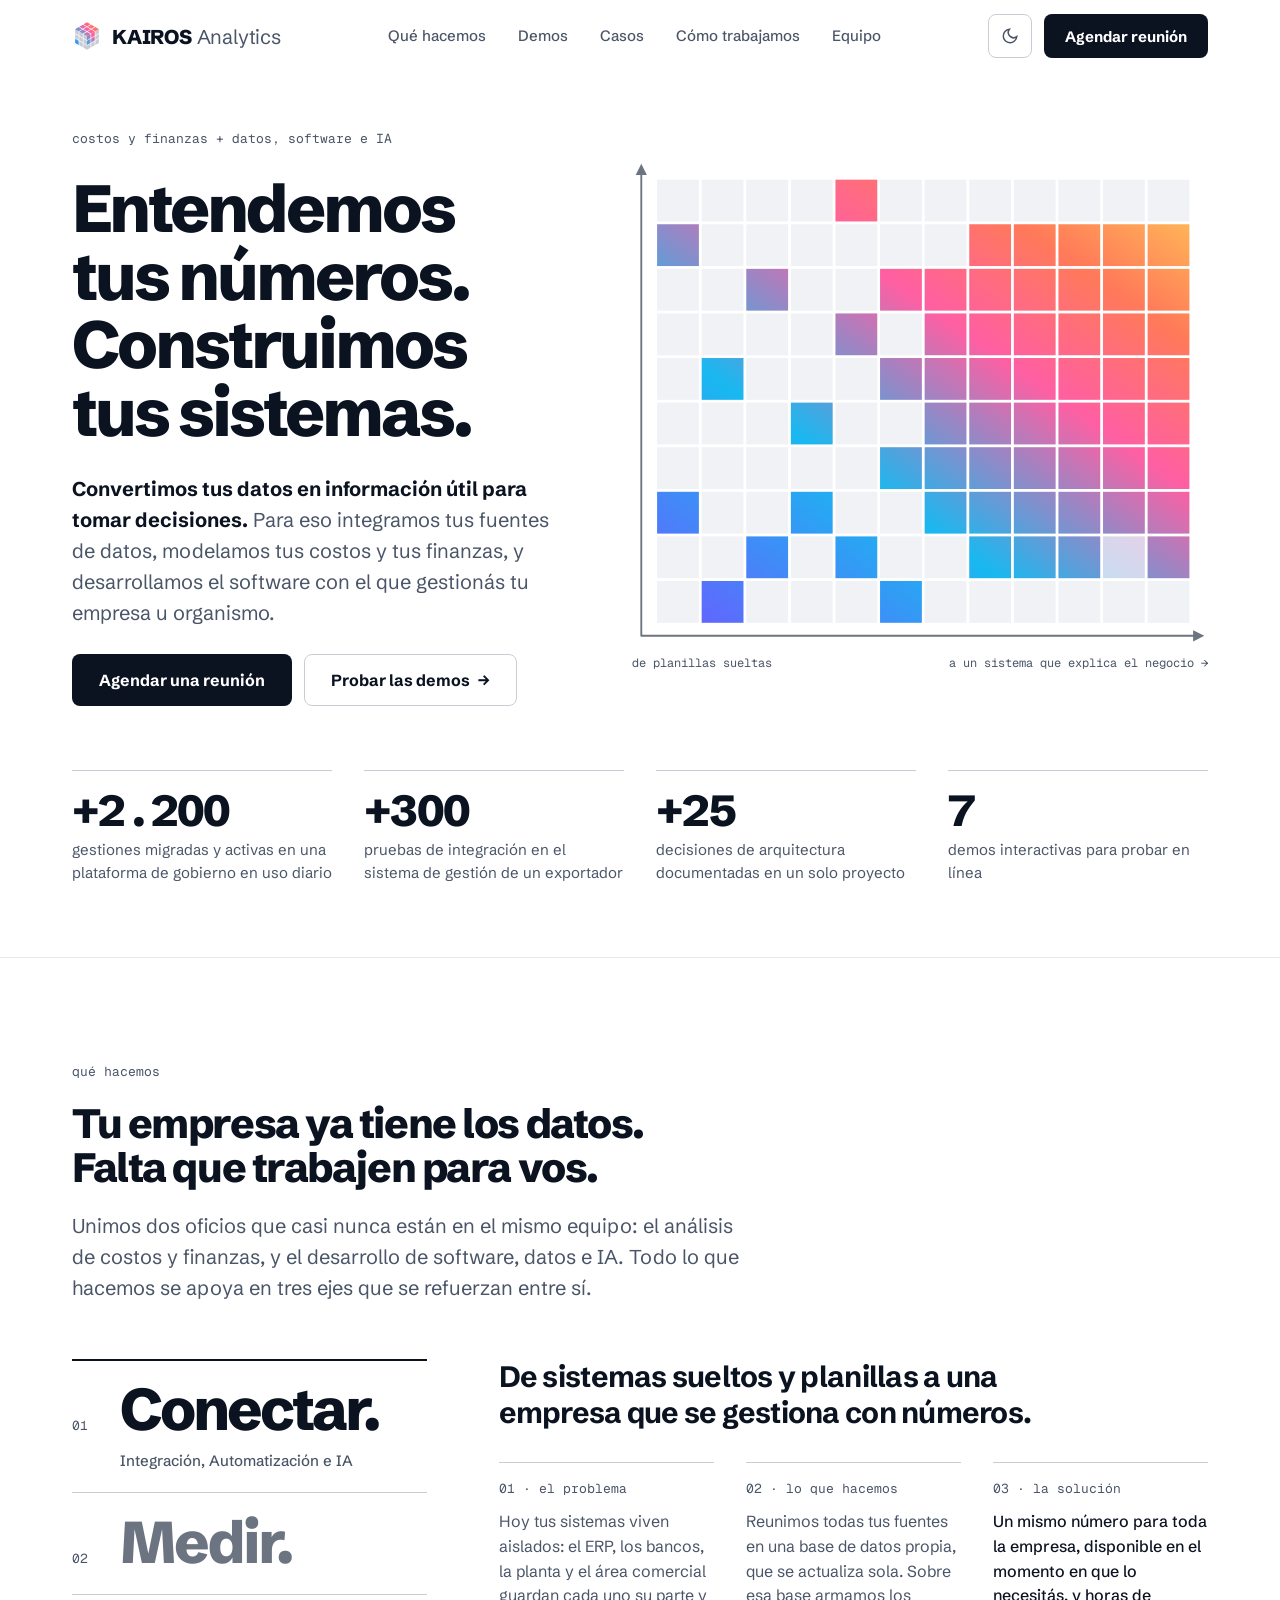
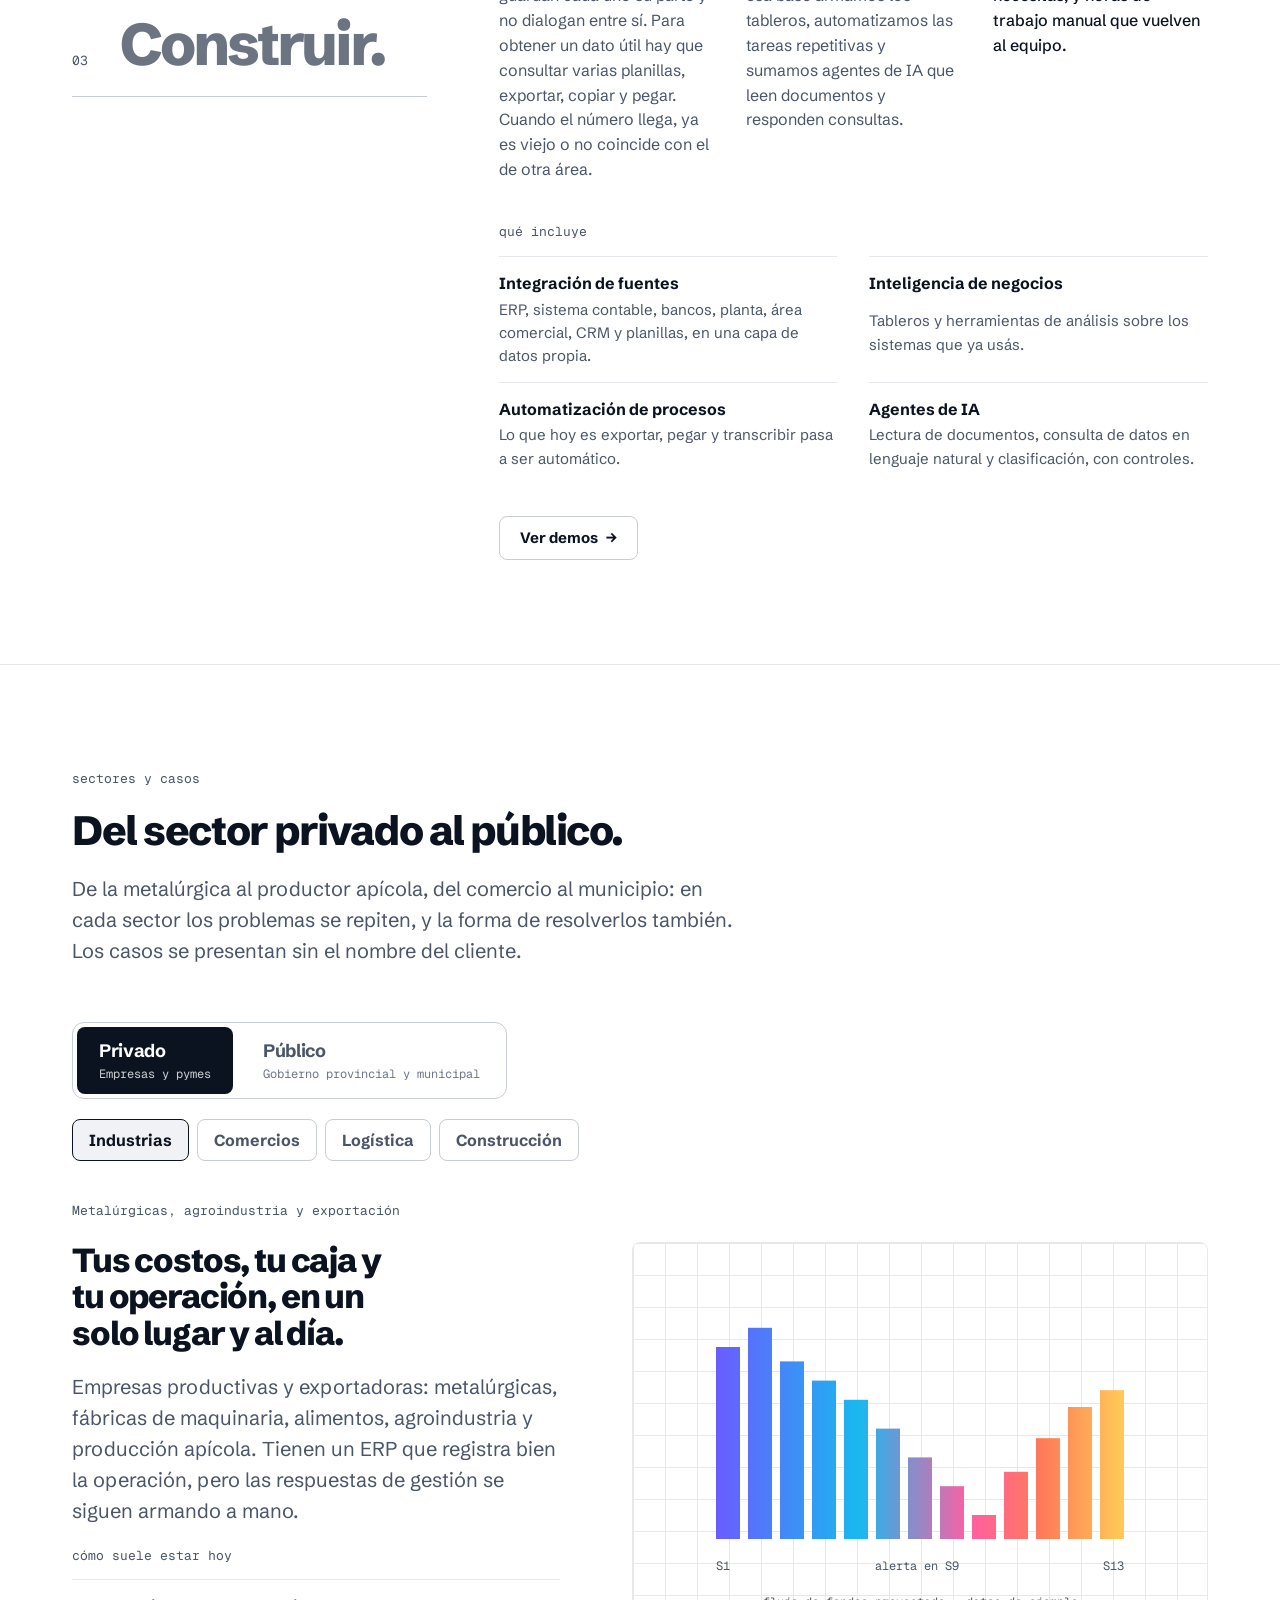
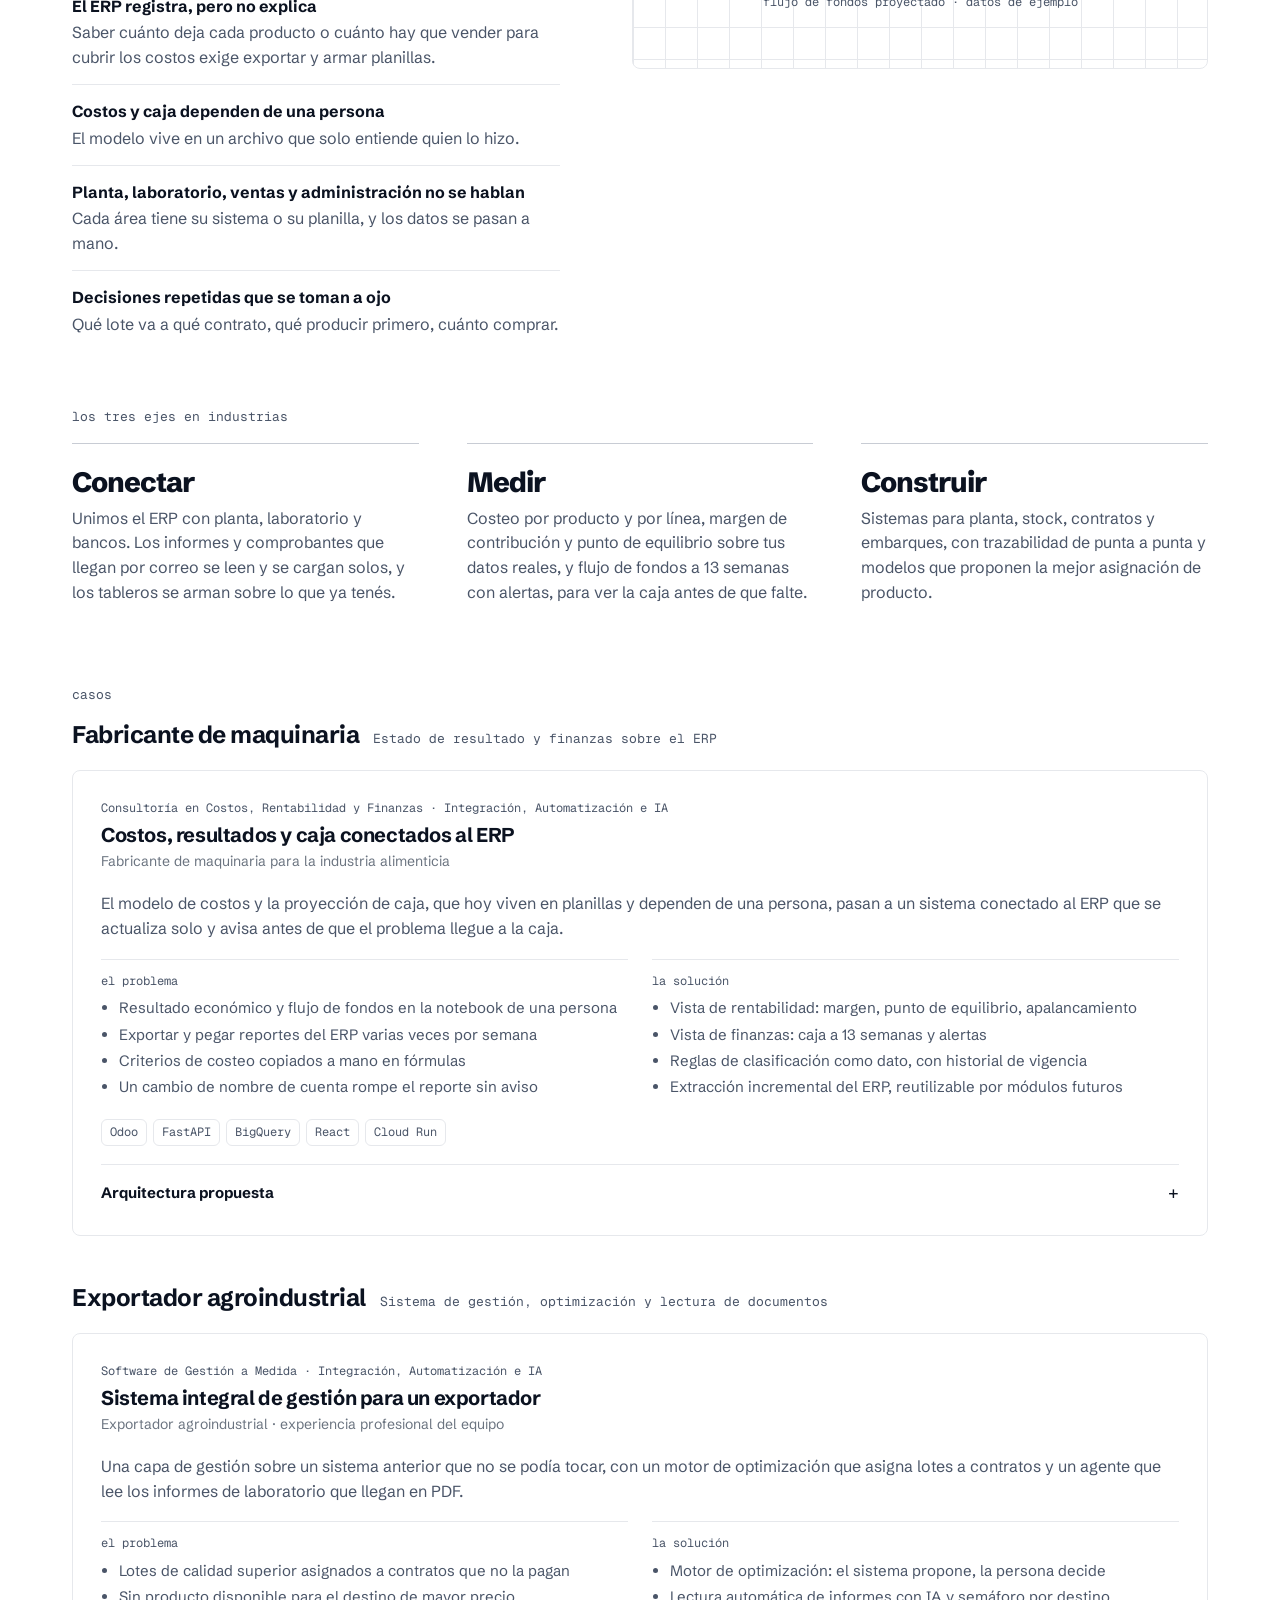
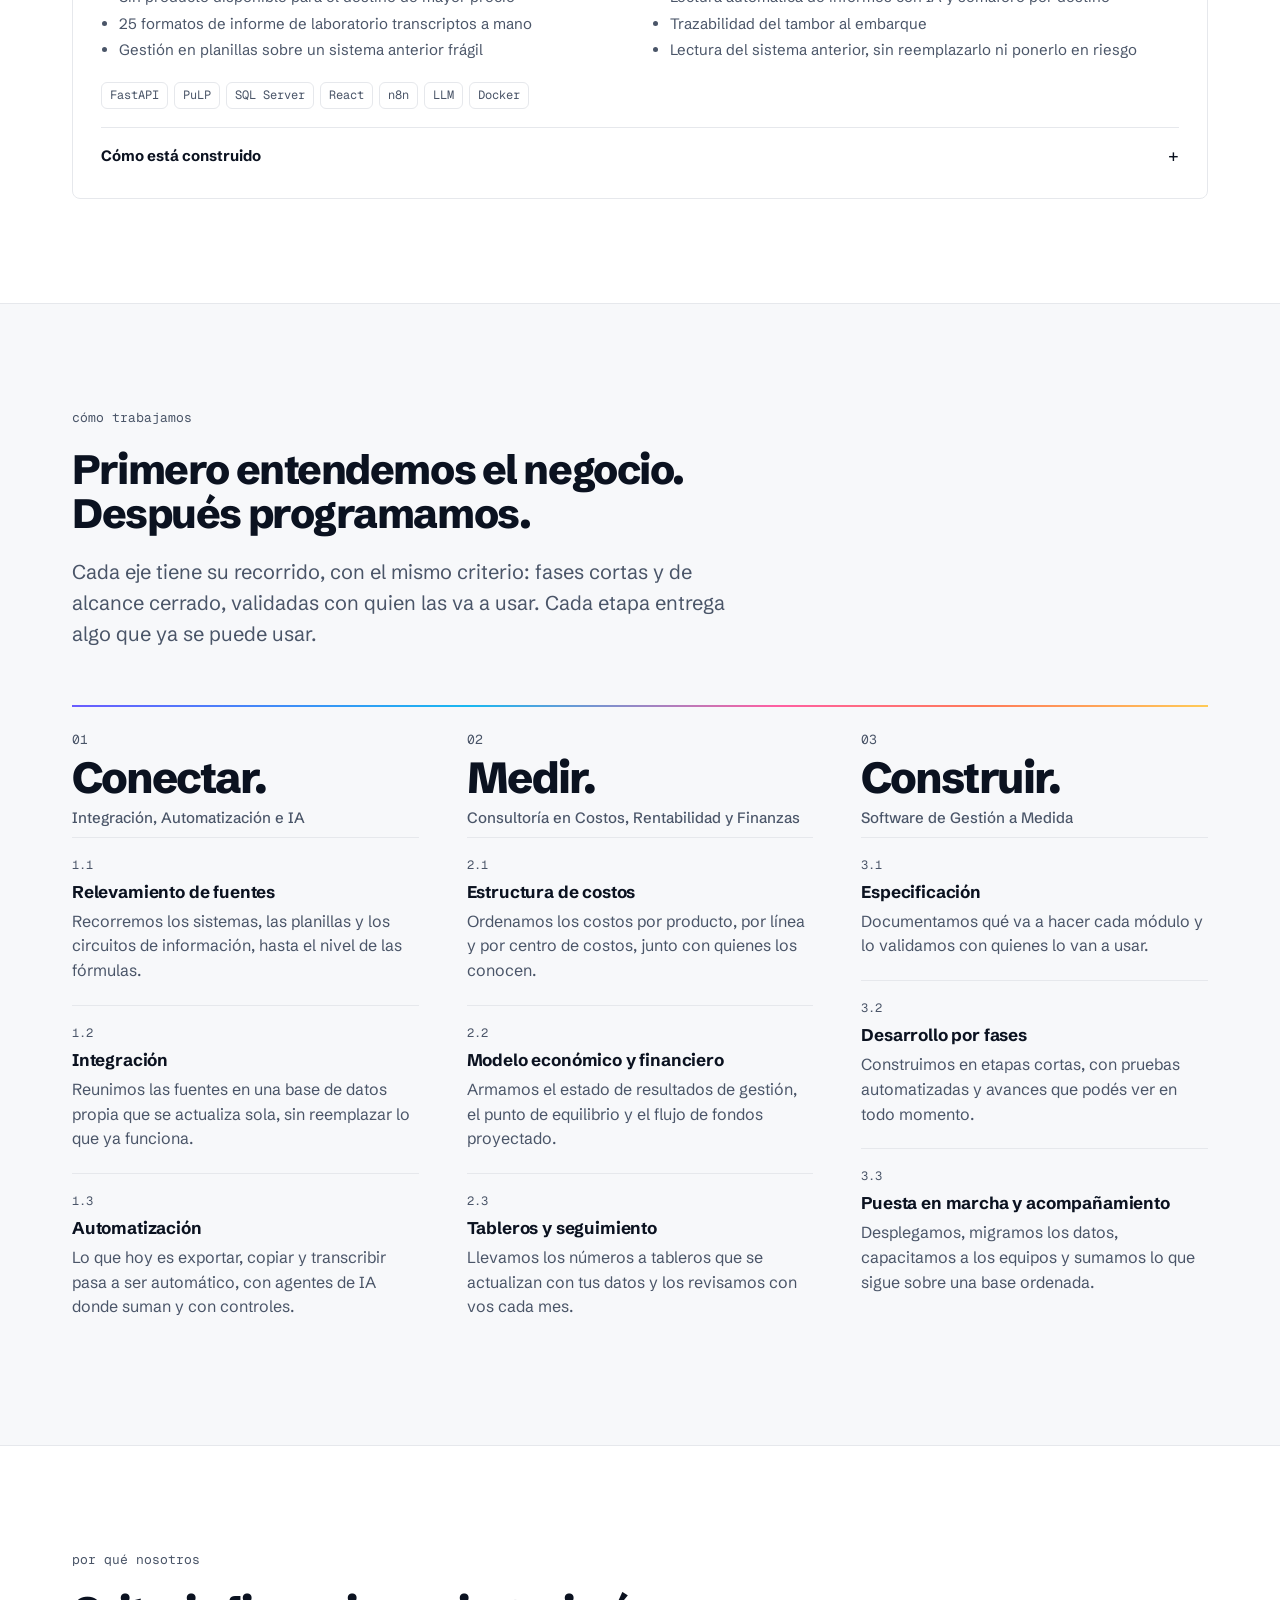
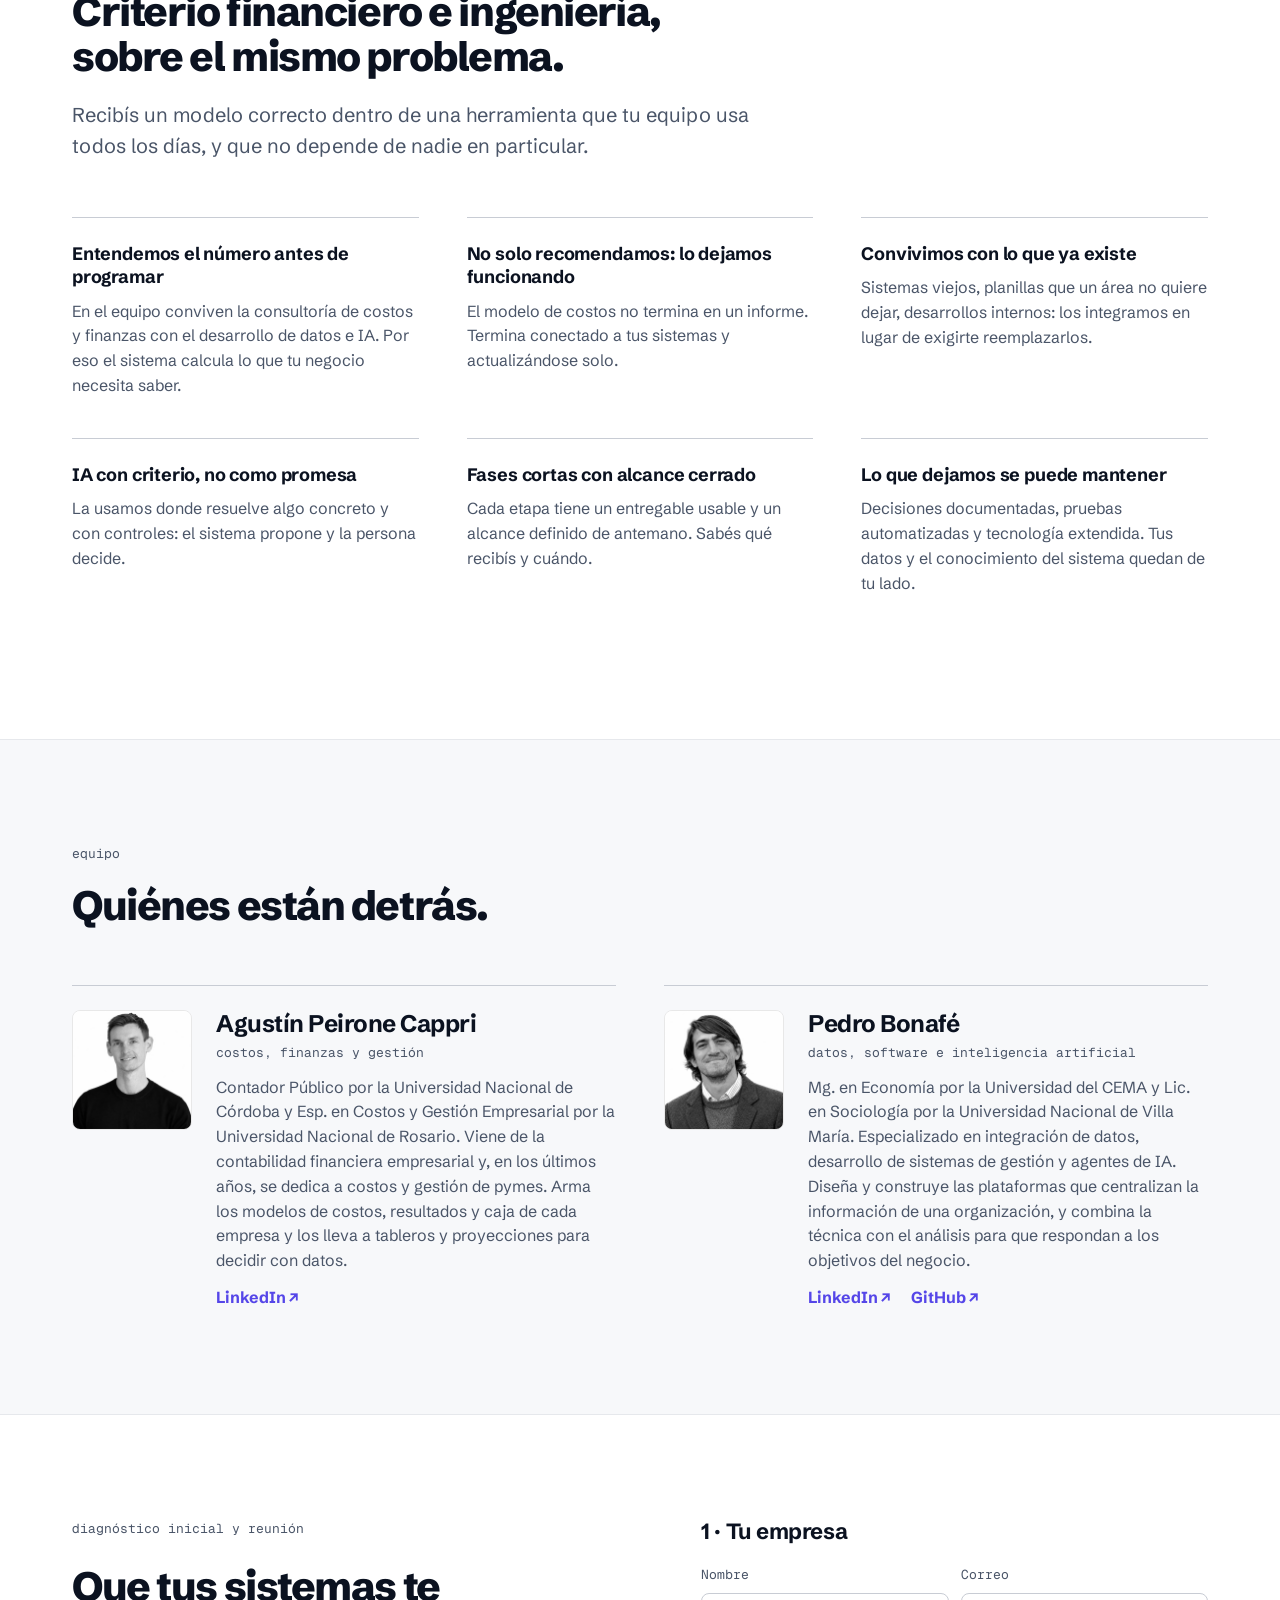
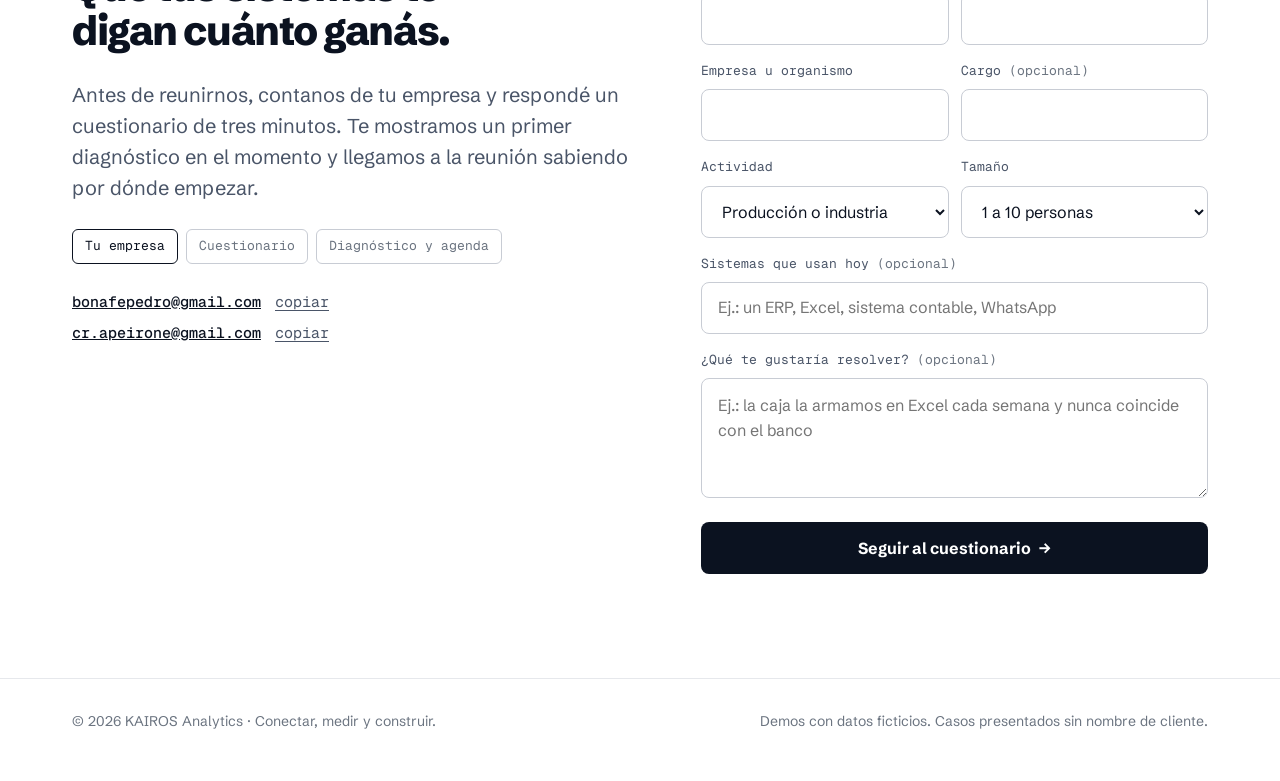
==== commit 383418b6: "Cómo trabajamos: pasos agrupados por eje (Conectar, Medir, Construir) Co-Authored-By: Claude Opus 5." ====
--- a/index.html
+++ b/index.html
@@ -127,11 +127,11 @@
     <div class="section-head reveal">
       <div class="label">cómo trabajamos</div>
       <h2>Primero entendemos el negocio. Después programamos.</h2>
-      <p class="lead">Cada módulo se especifica y se valida con quien lo va a usar antes de escribir código. Fases cortas y de alcance cerrado: cada etapa entrega algo que ya se puede usar.</p>
+      <p class="lead">Cada eje tiene su recorrido, con el mismo criterio: fases cortas y de alcance cerrado, validadas con quien las va a usar. Cada etapa entrega algo que ya se puede usar.</p>
     </div>
     <div class="method reveal" id="method">
       <div class="method-track" aria-hidden="true"><i></i></div>
-      <ol class="ruled cols-5" id="pasosGrid"></ol>
+      <ol class="method-cols" id="pasosGrid"></ol>
     </div>
   </div>
 </section>
--- a/styles.css
+++ b/styles.css
@@ -522,3 +522,15 @@
 .demo-cta-bar { display: flex; flex-wrap: wrap; gap: 24px 48px; align-items: center; justify-content: space-between; }
 .demo-cta-bar h2 { max-width: 640px; }
 @media (max-width: 640px) { .demo-back { display: none; } }
+
+/* ---------- Cómo trabajamos: una columna por eje ---------- */
+.method-cols { list-style: none; margin: 0; padding: 0; display: grid; grid-template-columns: repeat(3, minmax(0, 1fr)); gap: 48px; }
+.method-head { border-top: 1px solid var(--line-strong); padding: 24px 0 8px; display: grid; gap: 6px; }
+.method-verbo { font-size: clamp(32px, 3.4vw, 48px); line-height: 1; font-weight: 800; letter-spacing: -0.045em; }
+.method-nombre { font-size: 15px; font-weight: 500; color: var(--ink-2); }
+.method-pasos { list-style: none; margin: 0; padding: 0; }
+.method-pasos .rule-item { border-top-color: var(--line); padding: 18px 0 22px; gap: 6px; }
+.method-pasos .rule-item > b { font-size: 17px; }
+@media (max-width: 1000px) {
+  .method-cols { grid-template-columns: minmax(0, 1fr); gap: 32px; }
+}
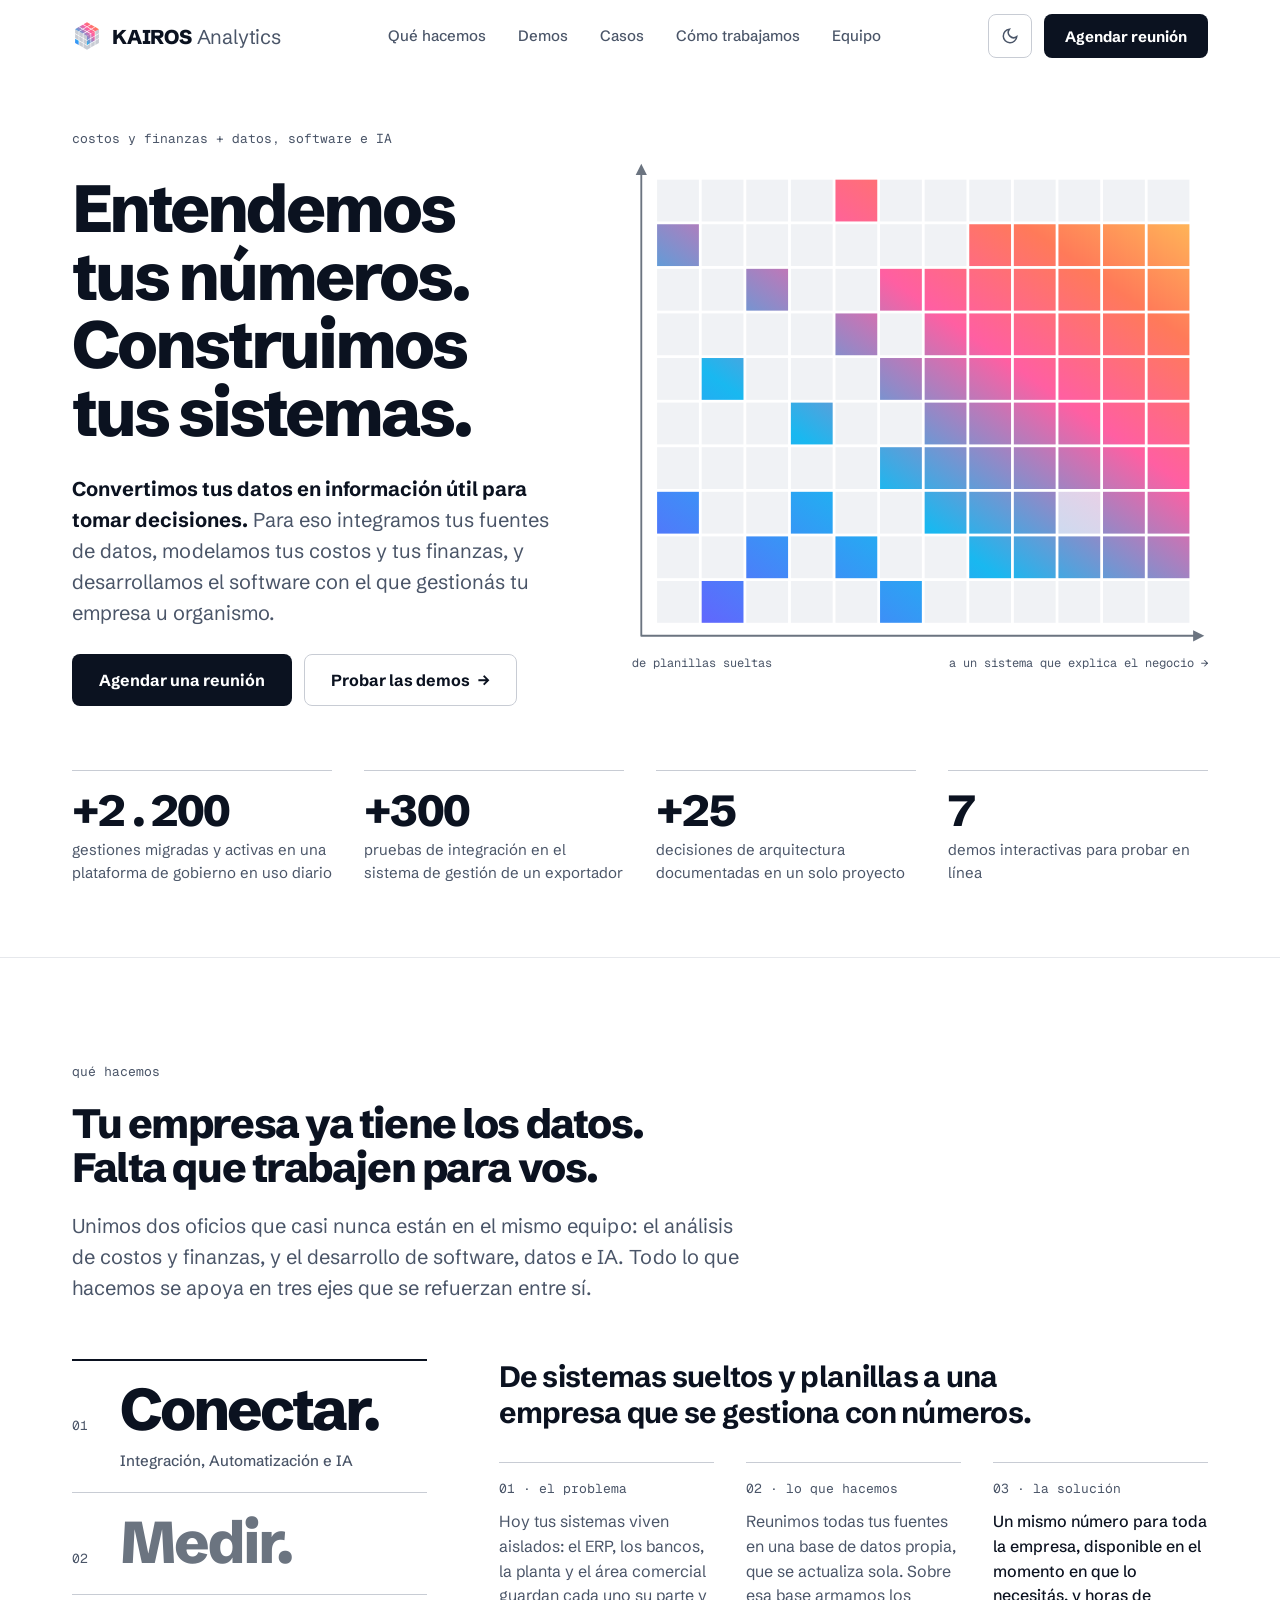
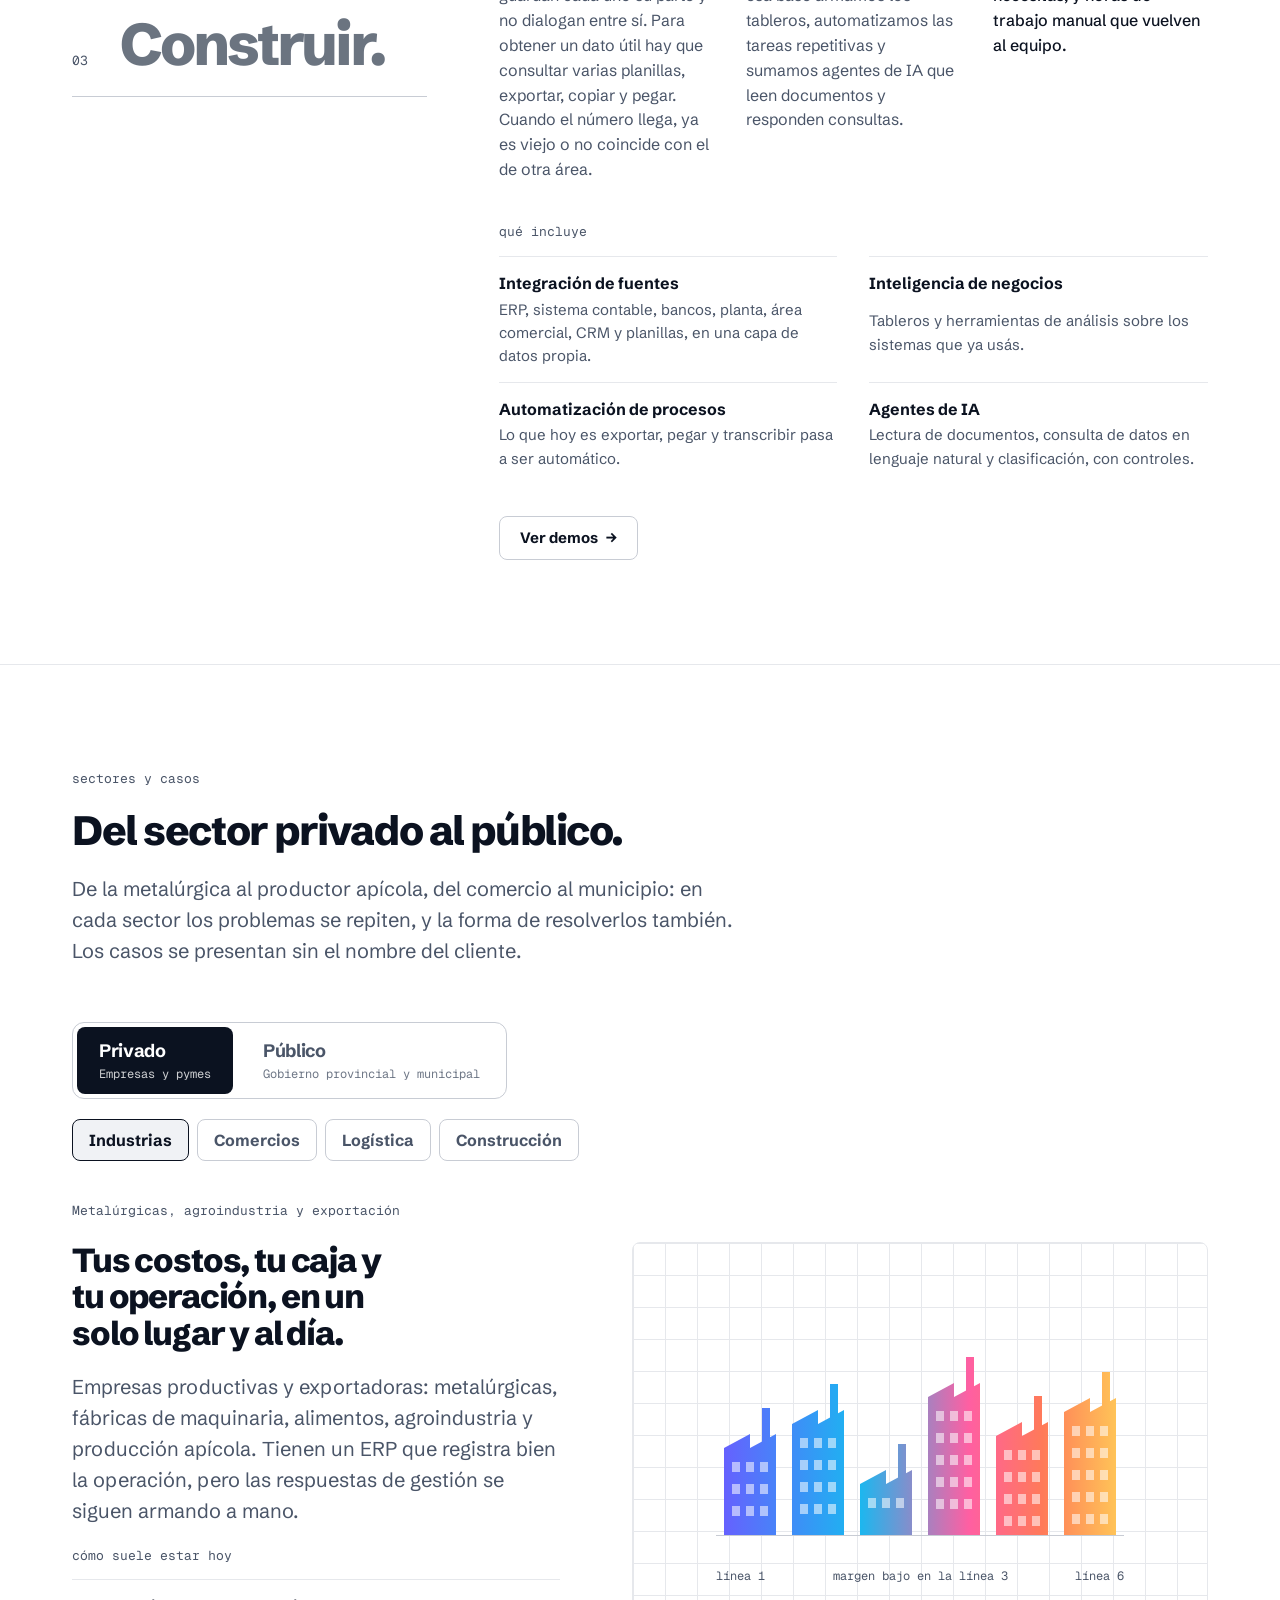
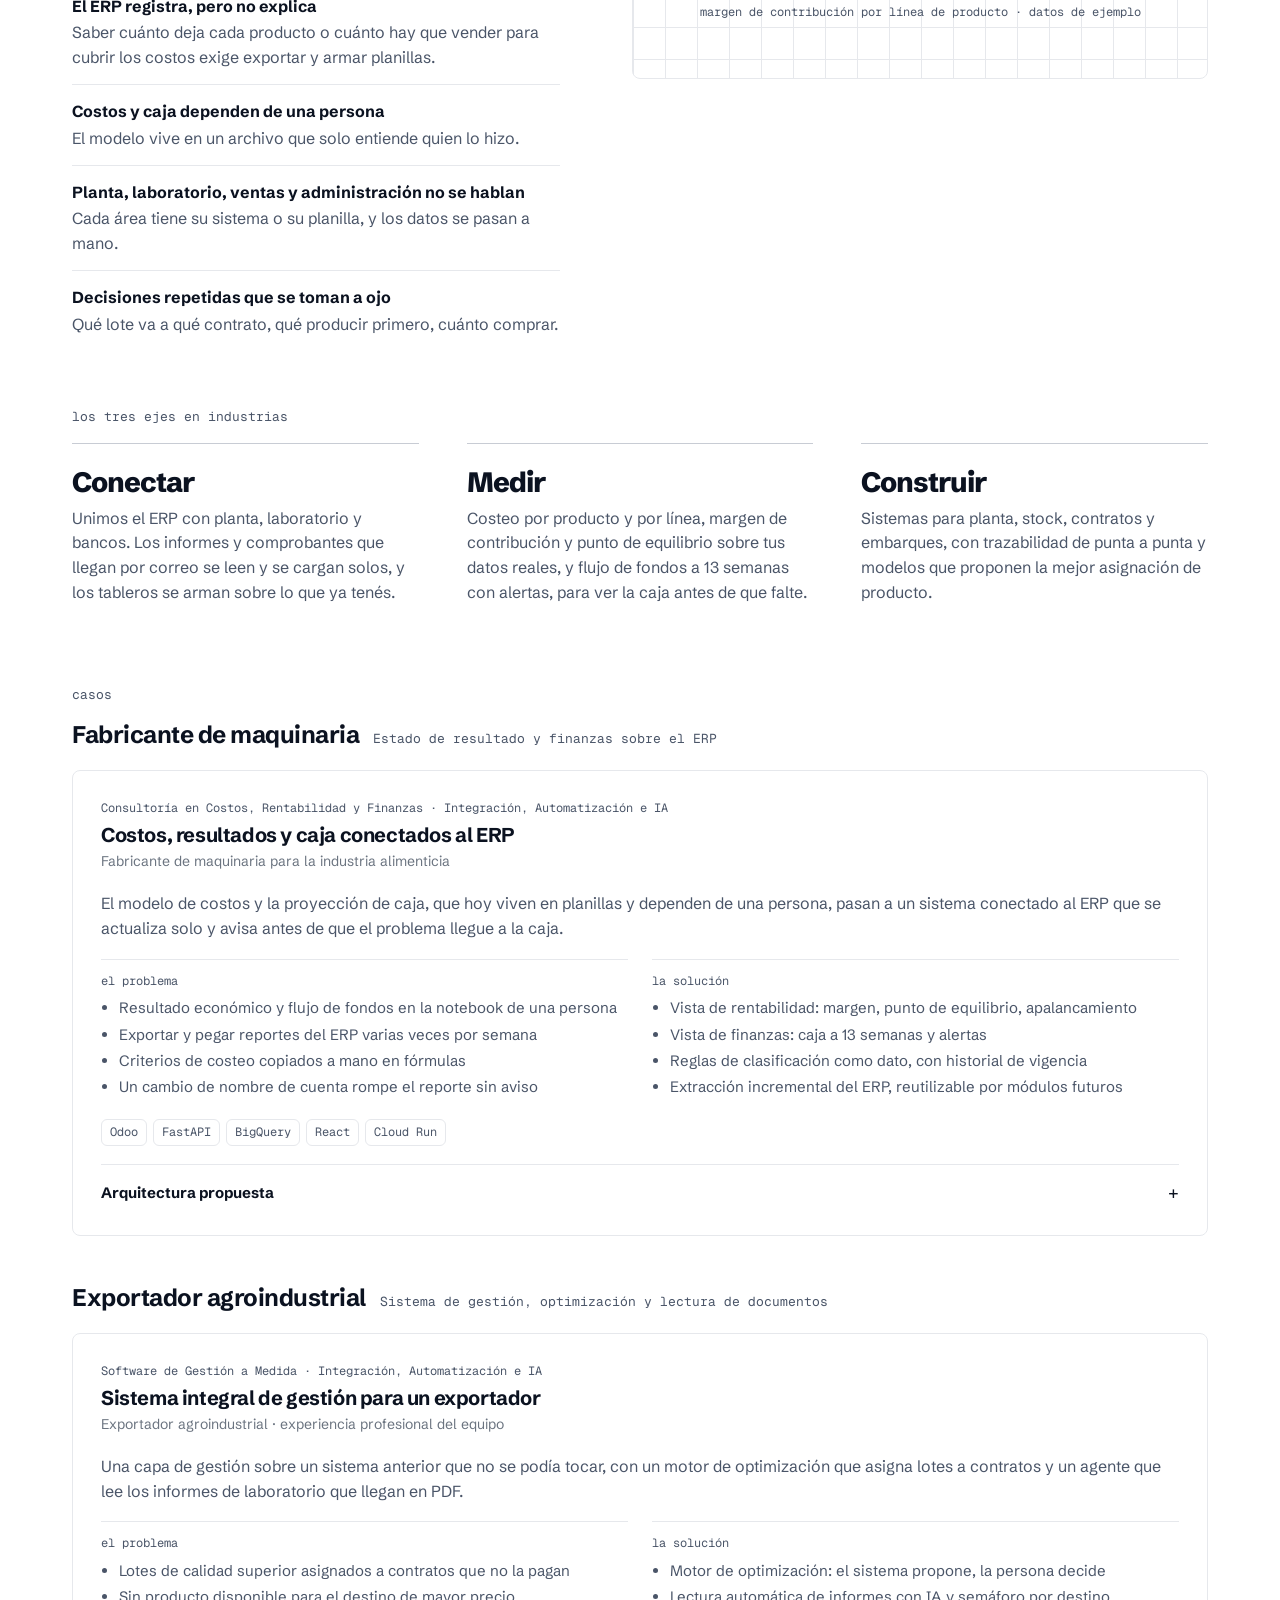
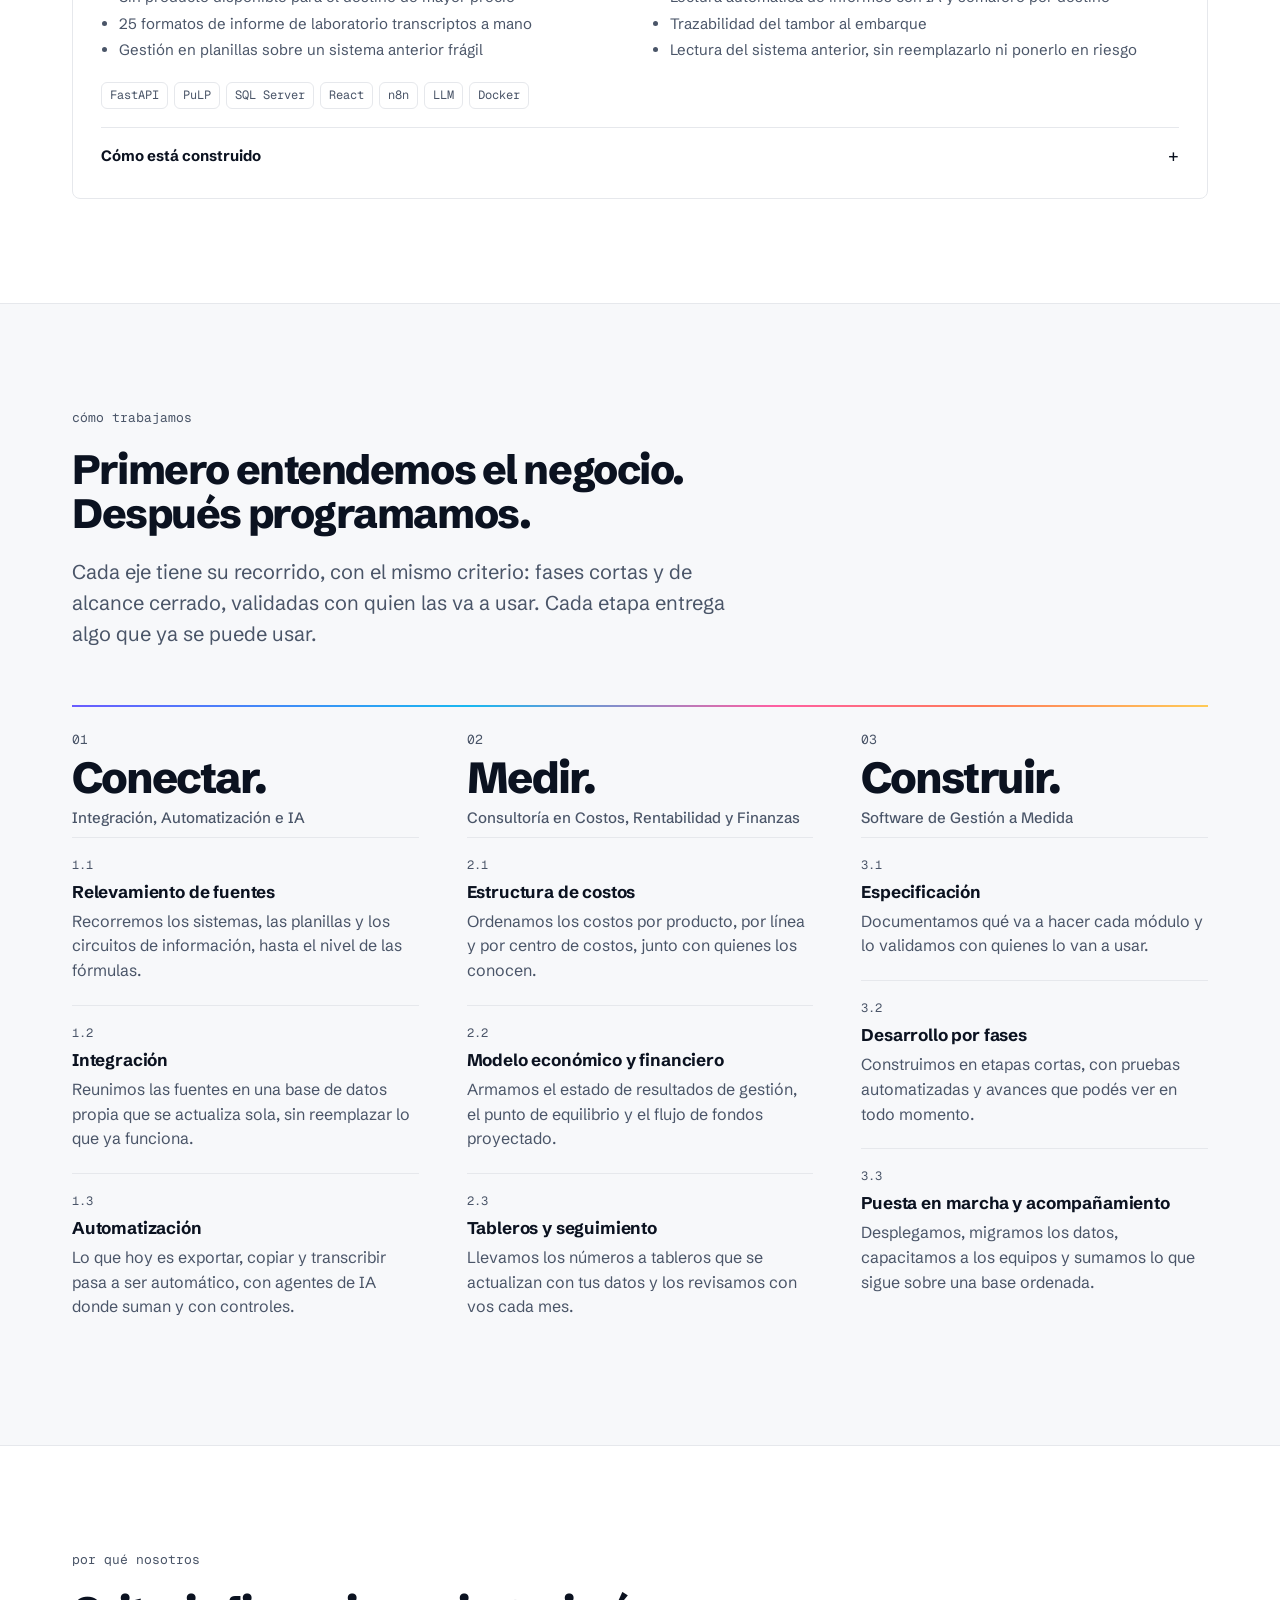
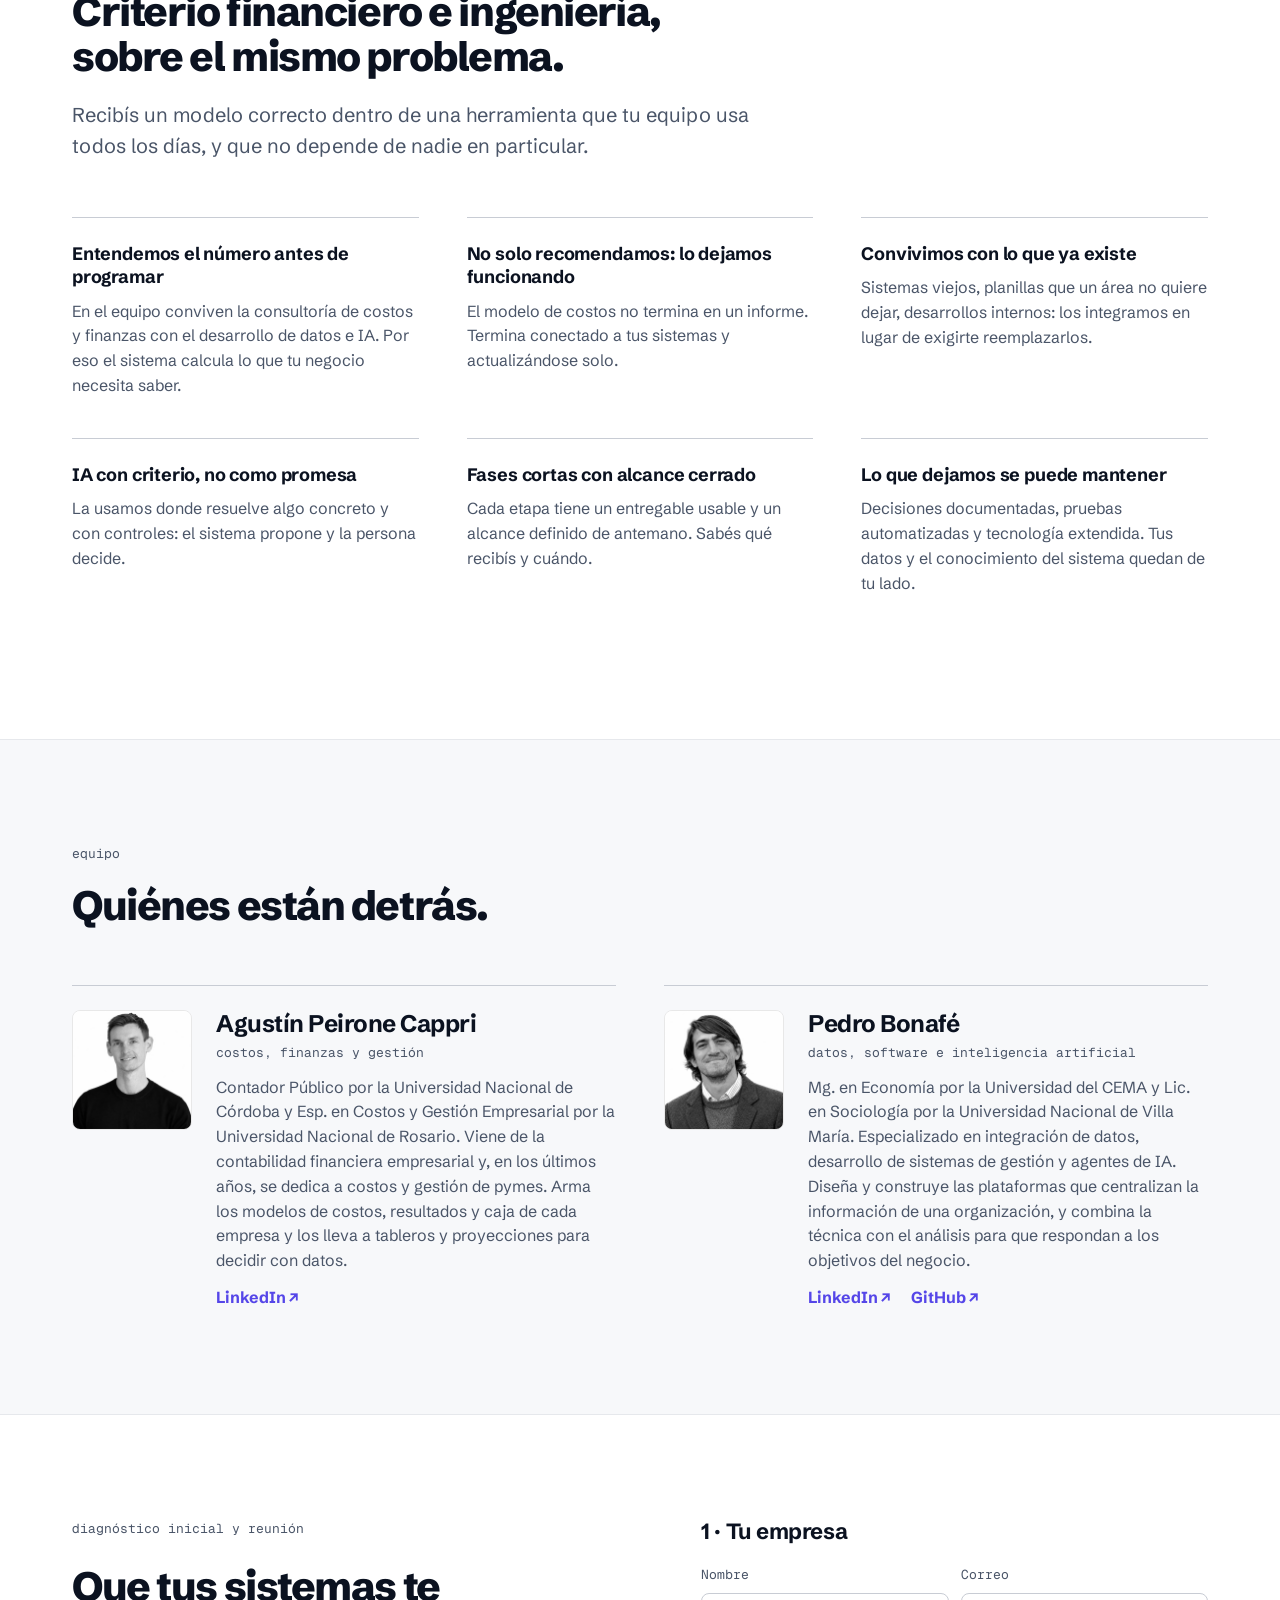
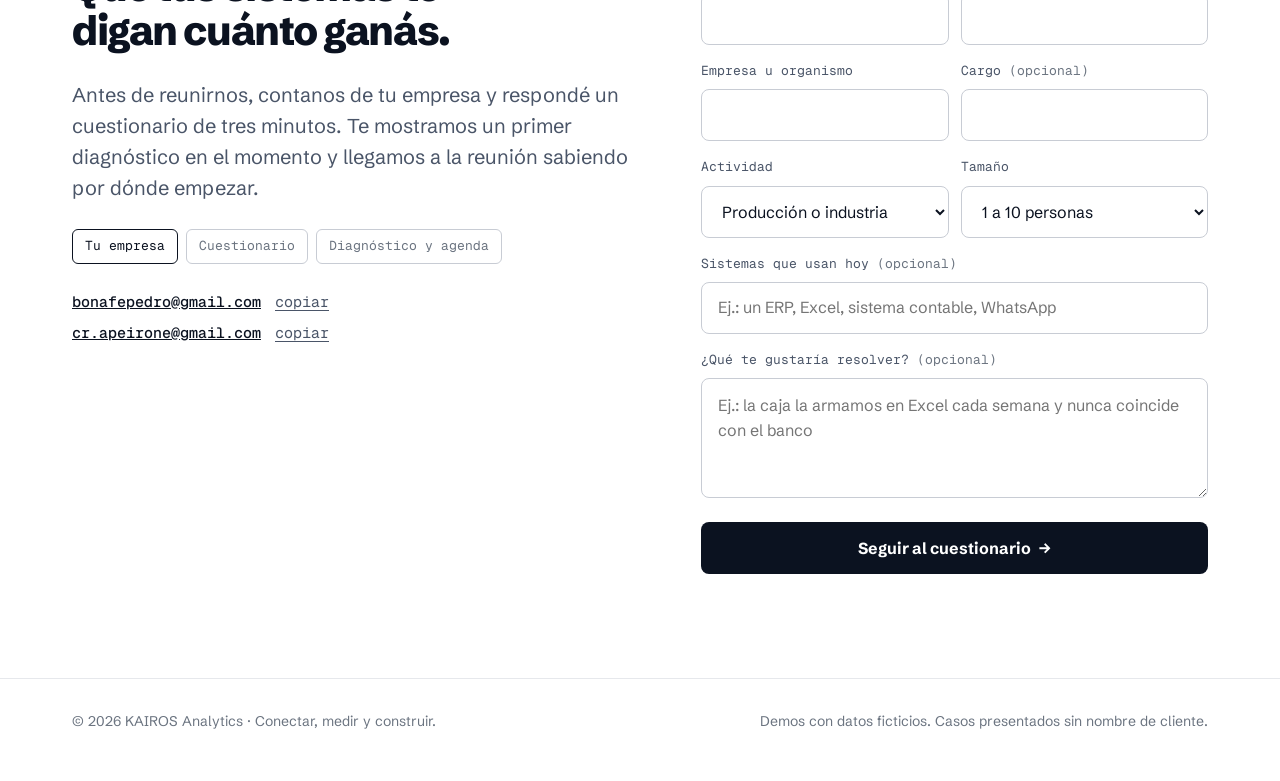
==== commit 61bb6baf: "Diagnóstico: envío sin salir de la página con Web3Forms (mailto como alternativa); README al día Co-" ====
--- a/index.html
+++ b/index.html
@@ -266,7 +266,7 @@
           <a class="btn btn-secondary" id="diagAgenda" href="#" target="_blank" rel="noopener noreferrer" hidden>Elegir horario ↗</a>
         </div>
         <button class="link-btn" type="button" data-step="1">← Cambiar respuestas</button>
-        <p class="label-sm form-note">Se abre tu programa de correo con las respuestas listas para enviar. Es una lectura orientativa, no un informe.</p>
+        <p class="label-sm form-note">Es una lectura orientativa, no un informe.</p>
       </div>
     </form>
   </div>
--- a/styles.css
+++ b/styles.css
@@ -216,7 +216,7 @@
               var(--bg);
   border: 1px solid var(--line); border-radius: var(--radius);
 }
-.graphic-bars, .graphic-map, .graphic-axis { width: 408px; max-width: 100%; }
+.graphic-panel > [data-grafico], .graphic-axis { width: 408px; max-width: 100%; }
 .bars, .map { display: block; width: 100%; height: auto; }
 .map .cell-off { fill: var(--surface-2); }
 .bars rect, .map .cell-on { transform-box: fill-box; transition: transform .8s var(--ease) var(--d), opacity .6s var(--ease) var(--d); }
@@ -354,7 +354,9 @@
 @media (prefers-reduced-motion: reduce) {
   *, *::before, *::after { animation: none !important; transition: none !important; }
   .reveal, .method .rule-item { opacity: 1; transform: none; }
-  .method-track i, .bars rect, .map .cell-on, .mosaic .cell-on { transform: none; opacity: 1; }
+  .method-track i, .bars rect, .map .cell-on, .mosaic .cell-on, .gfx :is(.grow, .pop, .drop) { transform: none; opacity: 1; }
+  .gfx .draw { stroke-dashoffset: 0; }
+  .gfx .smoke { display: none; }
   html { scroll-behavior: auto; }
 }
 
@@ -524,8 +526,9 @@
 @media (max-width: 640px) { .demo-back { display: none; } }
 
 /* ---------- Cómo trabajamos: una columna por eje ---------- */
-.method-cols { list-style: none; margin: 0; padding: 0; display: grid; grid-template-columns: repeat(3, minmax(0, 1fr)); gap: 48px; }
-.method-head { border-top: 1px solid var(--line-strong); padding: 24px 0 8px; display: grid; gap: 6px; }
+.method-cols { list-style: none; margin: 0; padding: 0; display: grid; grid-template-columns: repeat(3, minmax(0, 1fr)); gap: 0 48px; }
+.method-col { display: grid; grid-template-rows: subgrid; grid-row: span 2; }
+.method-head { border-top: 1px solid var(--line-strong); padding: 24px 0 8px; display: grid; gap: 6px; align-content: start; }
 .method-verbo { font-size: clamp(32px, 3.4vw, 48px); line-height: 1; font-weight: 800; letter-spacing: -0.045em; }
 .method-nombre { font-size: 15px; font-weight: 500; color: var(--ink-2); }
 .method-pasos { list-style: none; margin: 0; padding: 0; }
@@ -533,4 +536,85 @@
 .method-pasos .rule-item > b { font-size: 17px; }
 @media (max-width: 1000px) {
   .method-cols { grid-template-columns: minmax(0, 1fr); gap: 32px; }
-}
+  .method-col { grid-template-rows: none; grid-row: auto; }
+}
+
+/* ---------- Gráficos por sector (.gfx) ---------- */
+.gfx { display: block; width: 100%; height: auto; overflow: visible; }
+.gfx .cell-off { fill: var(--surface-2); }
+.gfx-ground { stroke: var(--line-strong); stroke-width: 1; }
+.gfx-shelf { stroke: var(--line-strong); stroke-width: 3; }
+.gfx-frame { fill: none; stroke: var(--line-strong); stroke-width: 1.5; }
+.gfx-win { fill: var(--bg); opacity: .55; }
+.gfx-falta { fill: none; stroke: var(--ink-3); stroke-width: 1.5; stroke-dasharray: 4 3; }
+.gfx-plan { fill: none; stroke: var(--ink-2); stroke-width: 1.5; stroke-dasharray: 5 4; }
+.gfx-route { fill: none; stroke: url(#gRoute); stroke-width: 4; stroke-linecap: round; stroke-linejoin: round; }
+.gfx-link { fill: none; stroke: url(#gNet); stroke-width: 2.5; stroke-linecap: round; }
+.gfx-sub { fill: none; stroke: var(--line-strong); stroke-width: 1.5; }
+.gfx :is(.grow, .pop, .drop) { transform-box: fill-box; transition: transform .7s var(--ease) var(--d), opacity .5s var(--ease) var(--d); }
+.gfx .grow { transform-origin: bottom; transform: scaleY(0); }
+.gfx .pop { transform-origin: center; transform: scale(0); }
+.gfx .drop { transform: translateY(-40px); opacity: 0; transition-duration: .45s; }
+.gfx .draw { stroke-dasharray: 1; stroke-dashoffset: 1; transition: stroke-dashoffset 1.1s var(--ease) var(--d); }
+.graphic-panel.in .gfx :is(.grow, .pop, .drop) { transform: none; opacity: 1; }
+.graphic-panel.in .gfx .draw { stroke-dashoffset: 0; }
+.graphic-panel.in .gfx .bar-alert, .graphic-panel.in .gfx-falta { animation: alertPulse 2.4s ease-in-out 1.6s infinite; }
+.gfx .smoke { fill: var(--ink-3); opacity: 0; transform-box: fill-box; transform-origin: center; }
+.graphic-panel.in .gfx .smoke { animation: smoke 3.2s ease-out var(--d) infinite; }
+@keyframes smoke { 0% { opacity: 0; transform: translate(0, 0) scale(.6); } 25% { opacity: .45; } 100% { opacity: 0; transform: translate(8px, -30px) scale(1.6); } }
+/* Diagnóstico · cuestionario por bloques, avisos de campos obligatorios, resultado y calculadora */
+.diag-bloque { margin-top: 20px; }
+.diag-bloque-head { display: grid; gap: 2px; padding: 14px 0 4px; border-top: 2px solid var(--ink); }
+.diag-bloque-head b { font-size: 18px; letter-spacing: -0.01em; }
+.diag-bloque-head span { color: var(--ink-2); font-size: 14px; }
+.diag-q legend { grid-template-columns: auto 1fr; column-gap: 10px; align-items: baseline; }
+.diag-q legend .label-sm { color: var(--ink-3); }
+.diag-opts { grid-template-columns: repeat(3, minmax(0, 1fr)); }
+.diag-opts label span { text-align: center; }
+.diag-extra { display: grid; gap: 6px; margin-top: 12px; max-width: 320px; }
+.diag-extra[hidden] { display: none; }
+.field-error { margin: 6px 0 0; color: var(--bad); font-size: 14px; font-weight: 500; }
+.field-error[hidden] { display: none; }
+.contact-form input[aria-invalid] { border-color: var(--bad); }
+.diag-q.is-invalid { box-shadow: inset 3px 0 0 var(--bad); padding-left: 14px; }
+.diag-q.is-invalid .diag-opts label span { border-color: var(--bad); }
+.form-alert { margin-top: 16px; padding: 12px 16px; border-radius: var(--radius); background: var(--bad-soft); color: var(--ink); border: 1px solid var(--bad); font-size: 15px; display: flex; flex-wrap: wrap; gap: 4px 10px; align-items: baseline; }
+.form-alert[hidden] { display: none; }
+.form-alert .link-btn { color: var(--ink); font-weight: 700; }
+.diag-total { margin-top: 8px; padding: 18px 20px; border-radius: var(--radius); border: 1px solid var(--line-strong); display: grid; gap: 8px; }
+.diag-total p { margin: 0; font-weight: 500; }
+.diag-pct { font-weight: 800; font-size: 28px; letter-spacing: -0.03em; }
+.diag-total .meter, .diag-eje .meter { background: var(--surface-2); }
+:is(.diag-total, .diag-eje).ok .meter i { background: var(--ok); }
+:is(.diag-total, .diag-eje).warn .meter i { background: var(--warn); }
+:is(.diag-total, .diag-eje).bad .meter i { background: var(--bad); }
+.diag-total.ok .diag-pct { color: var(--ok); }
+.diag-total.warn .diag-pct { color: var(--warn); }
+.diag-total.bad .diag-pct { color: var(--bad); }
+.diag-ejes { margin-top: 20px; }
+.diag-brecha { margin-top: 24px; display: grid; gap: 8px; }
+.diag-brecha p { margin: 0; color: var(--ink-2); }
+.diag-brecha b { color: var(--ink); }
+.calc { margin-top: 20px; border: 1px solid var(--line-strong); border-radius: var(--radius); padding: 0 20px; }
+.calc[open] { padding-bottom: 20px; }
+.calc summary { cursor: pointer; padding: 16px 0; display: flex; flex-wrap: wrap; gap: 4px 12px; align-items: baseline; }
+.calc .form-row { margin-top: 4px; }
+.calc .form-row > div { gap: 6px; }
+.calc-t { width: 100%; border-collapse: collapse; margin-top: 16px; font-size: 15px; }
+.calc-t td { padding: 8px 0; border-top: 1px solid var(--line); }
+.calc-t .num { text-align: right; font-variant-numeric: tabular-nums; font-family: var(--font-mono); }
+.calc-t .pos { color: var(--ok); }
+.calc-t .neg { color: var(--bad); }
+.calc-lectura { margin: 12px 0 0; color: var(--ink-2); }
+.calc-mejora { margin: 12px 0 0; padding: 12px 14px; border-radius: var(--radius); background: var(--surface-2); }
+.contact-form .check-line { display: flex; gap: 10px; align-items: center; margin-top: 16px; font: 15px var(--font); color: var(--ink); cursor: pointer; }
+.contact-form .check-line input { width: 18px; min-height: 18px; height: 18px; padding: 0; accent-color: var(--brand); }
+@media (max-width: 640px) { .diag-opts { grid-template-columns: repeat(3, minmax(0, 1fr)); } .diag-opts label span { padding: 10px 6px; font-size: 14px; } }
+
+/* Resultado del envío del diagnóstico */
+.form-status { margin-top: 16px; padding: 12px 16px; border-radius: var(--radius); color: var(--ink); font-size: 15px; display: flex; flex-wrap: wrap; gap: 4px 10px; align-items: baseline; border: 1px solid; }
+.form-status[hidden] { display: none; }
+.form-status-ok { background: var(--ok-soft); border-color: var(--ok); }
+.form-status-bad { background: var(--bad-soft); border-color: var(--bad); }
+.form-status .link-btn { color: var(--ink); font-weight: 700; }
+.hp { position: absolute; left: -9999px; width: 1px; height: 1px; opacity: 0; }
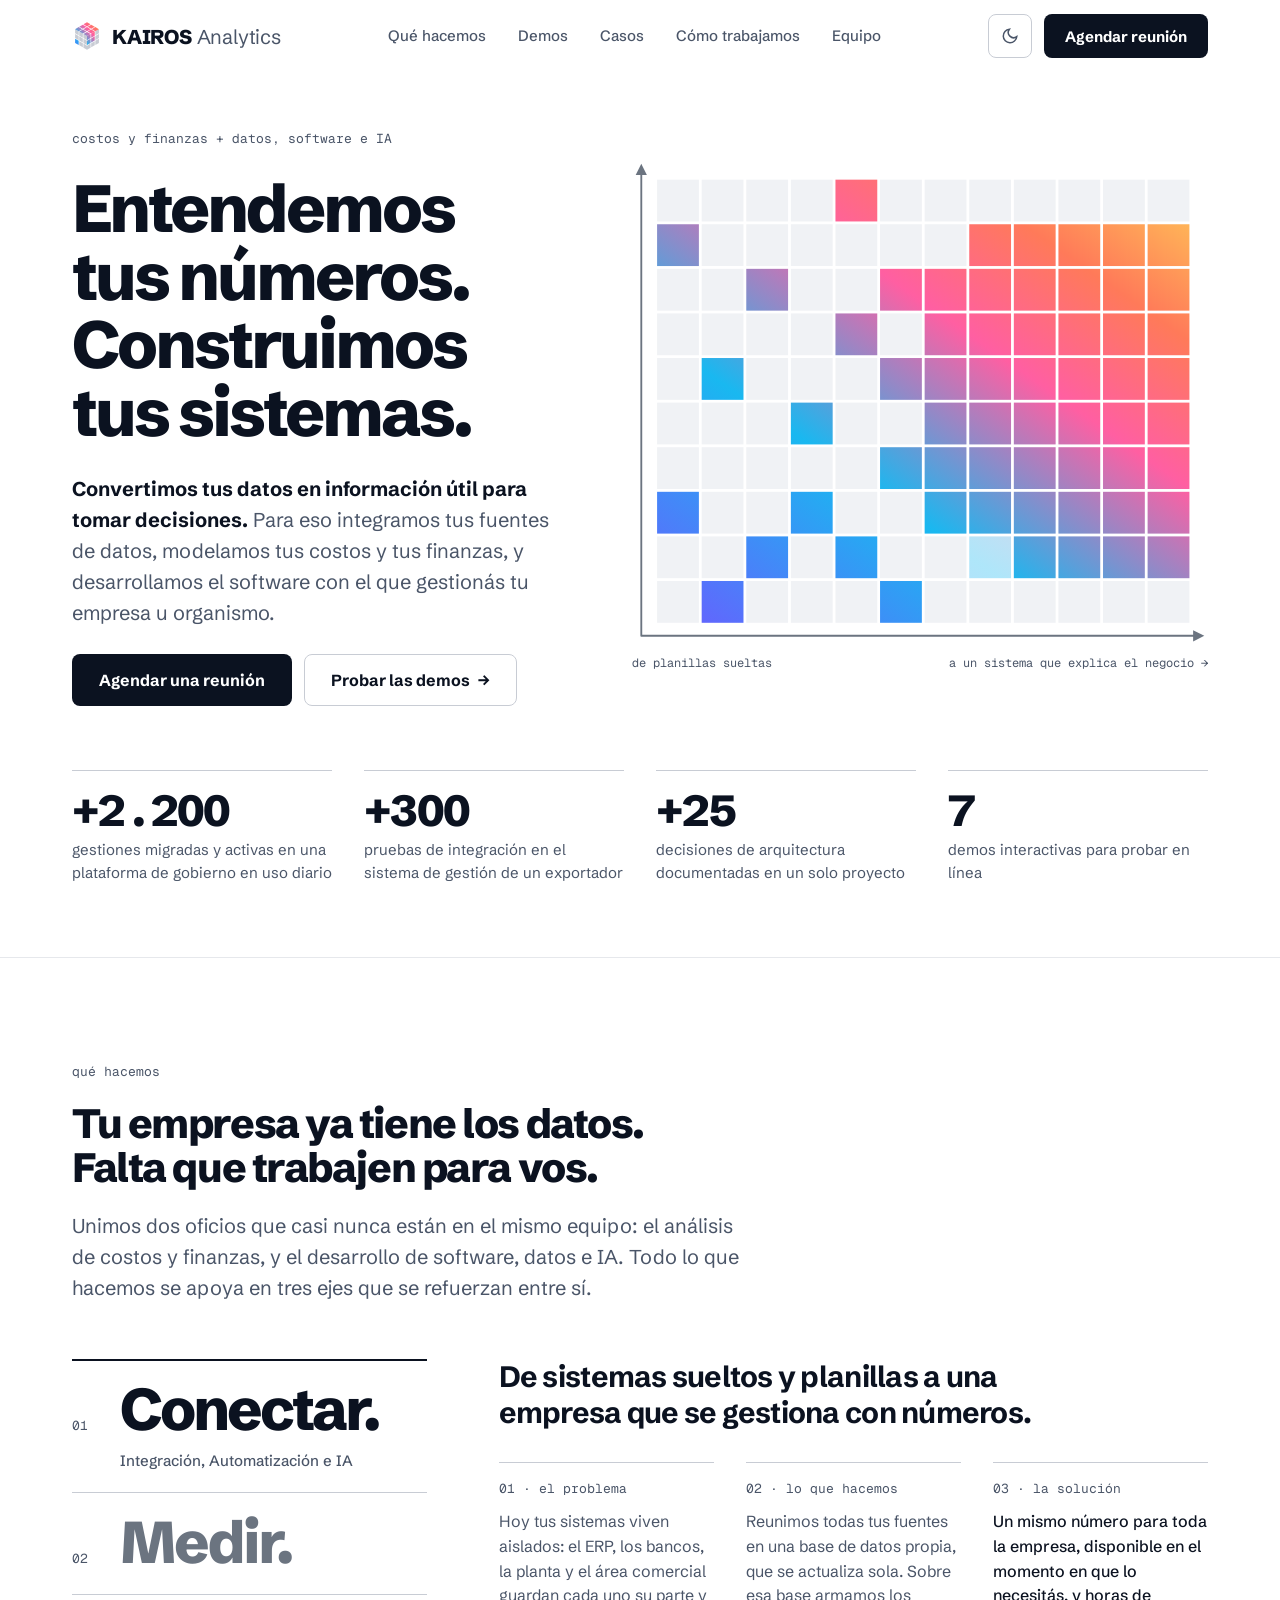
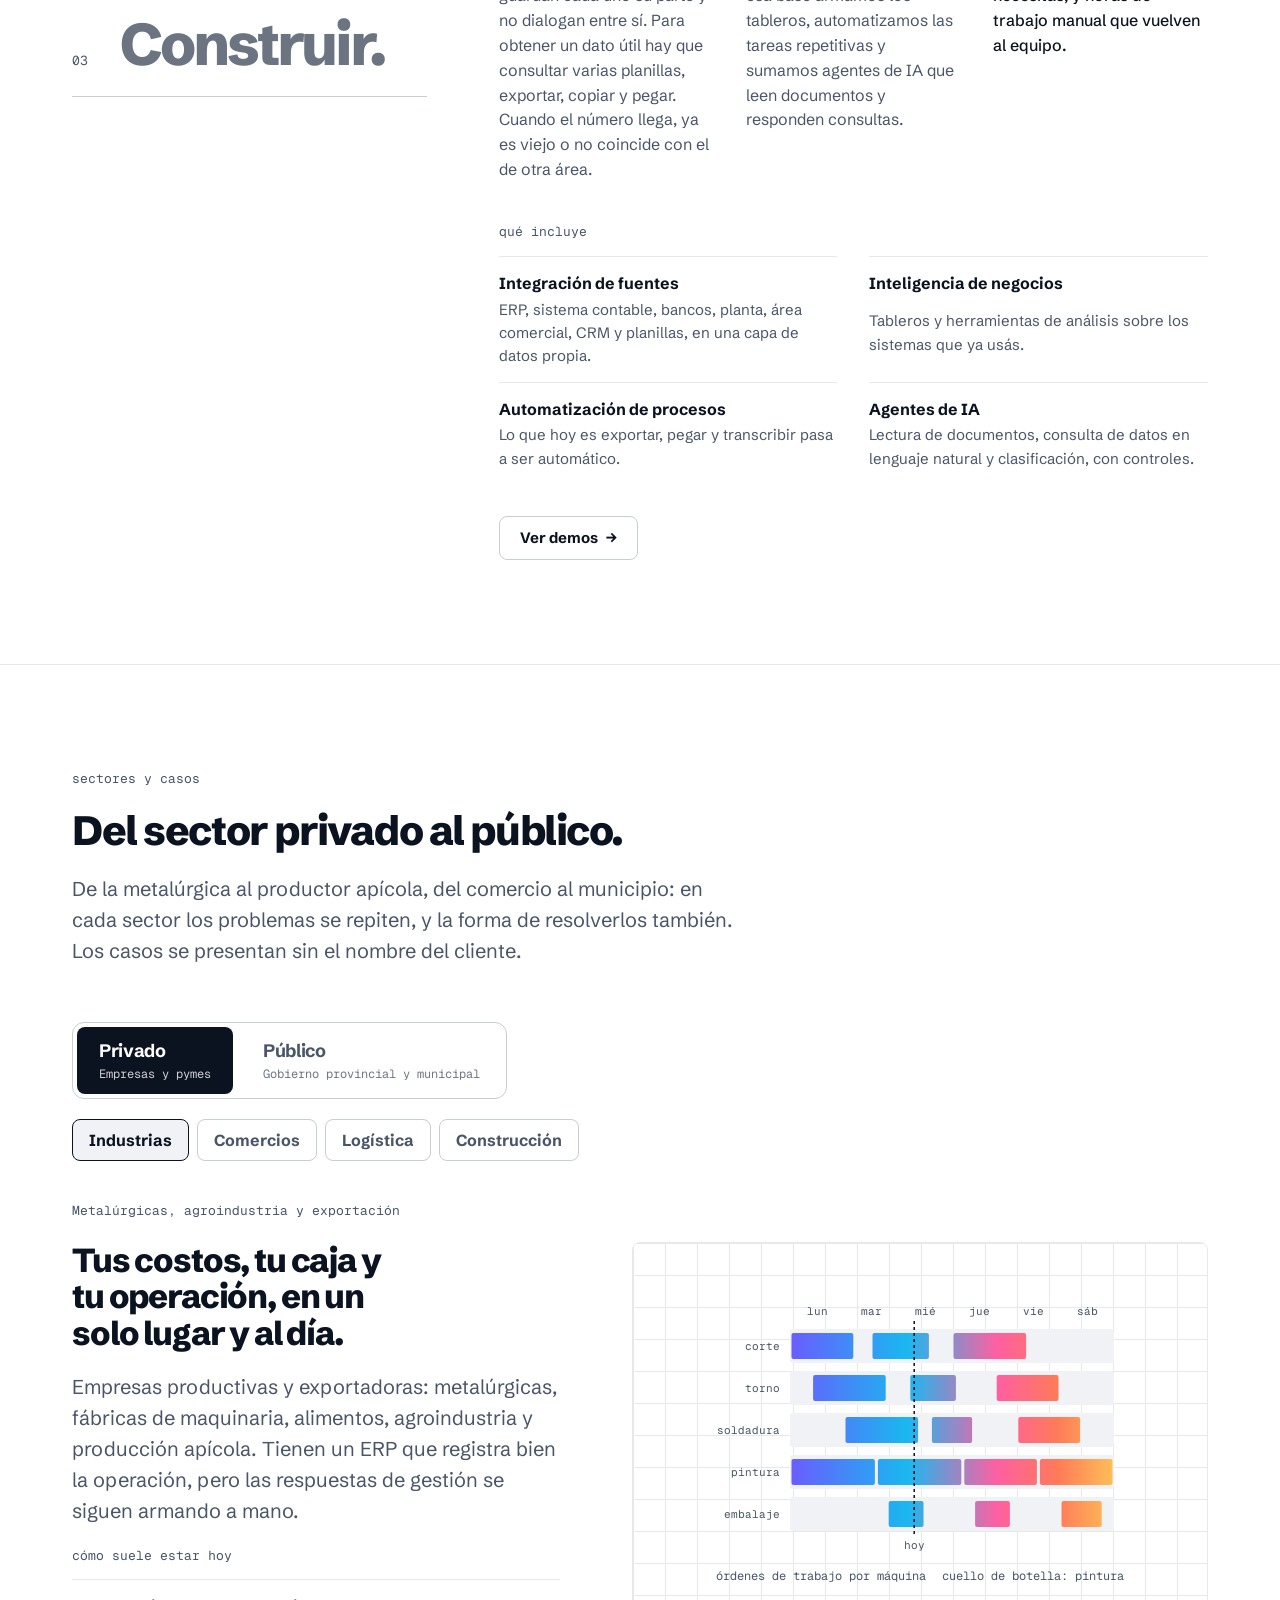
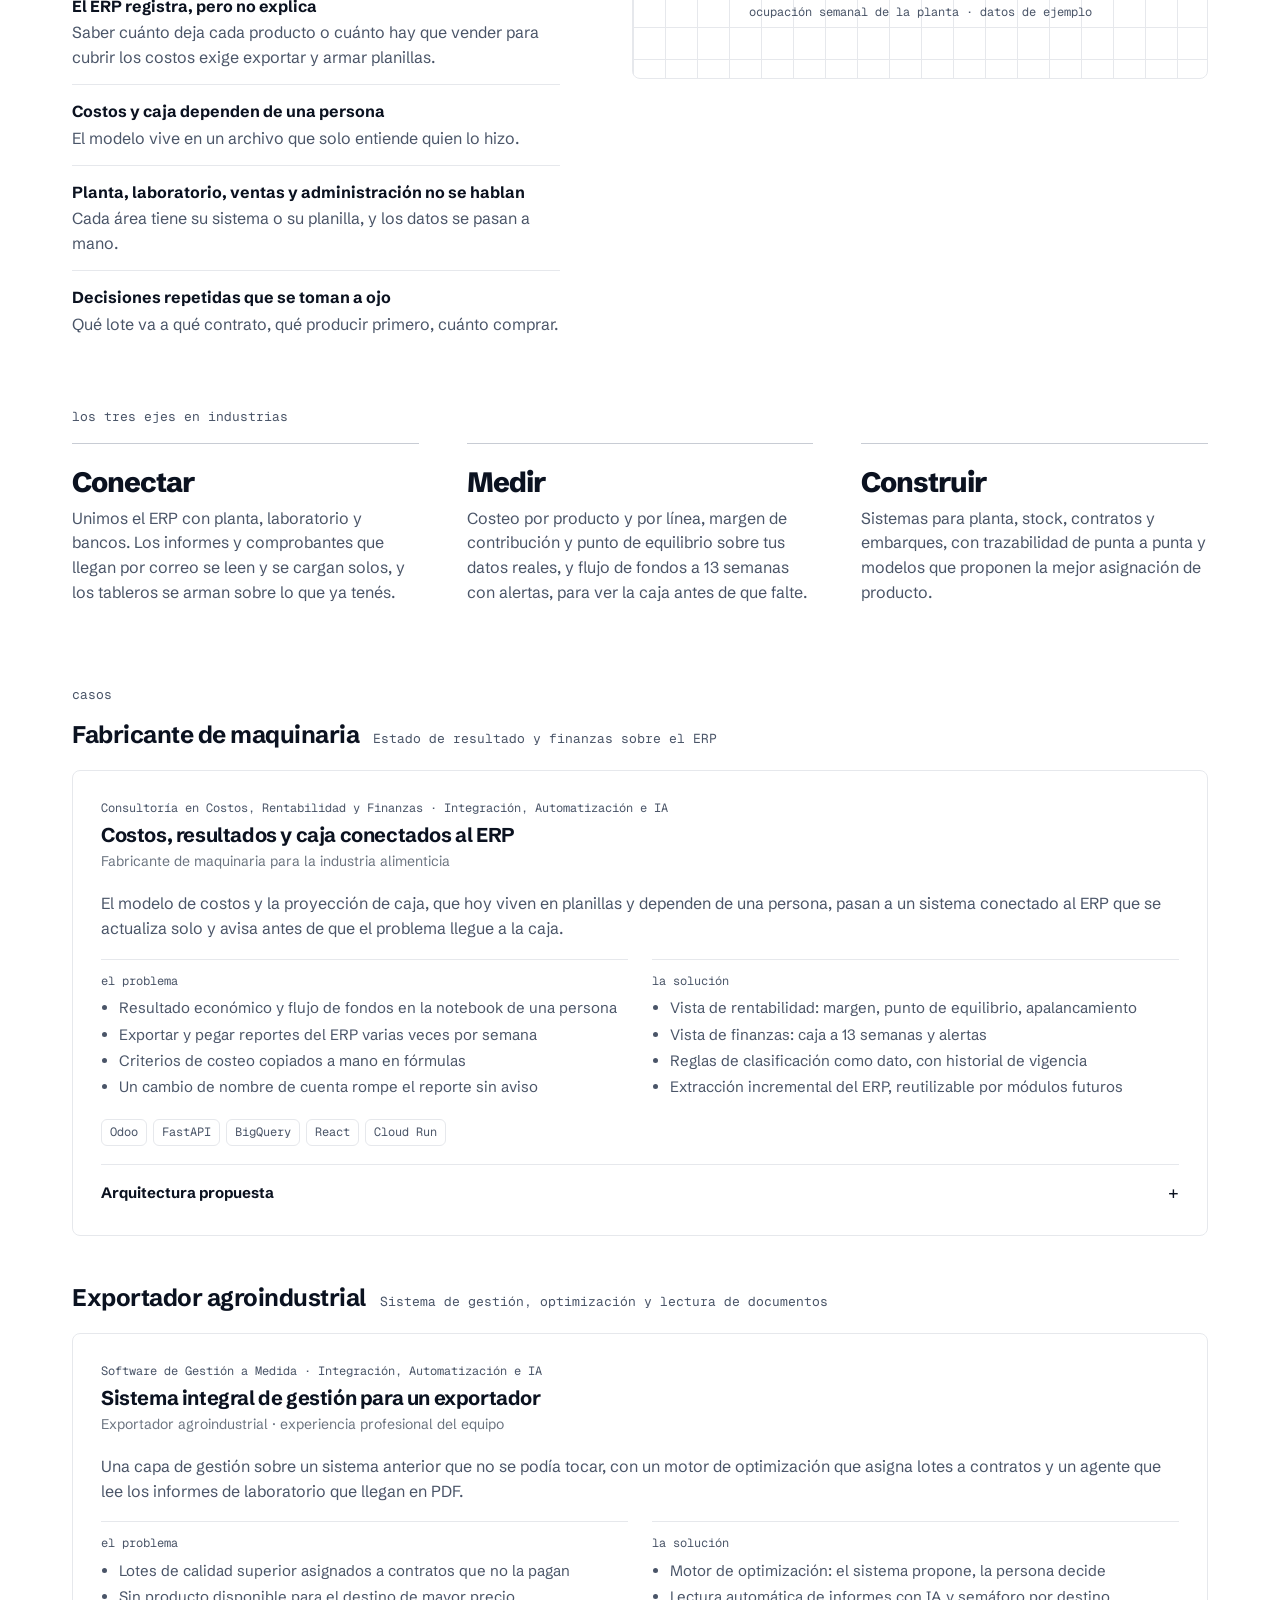
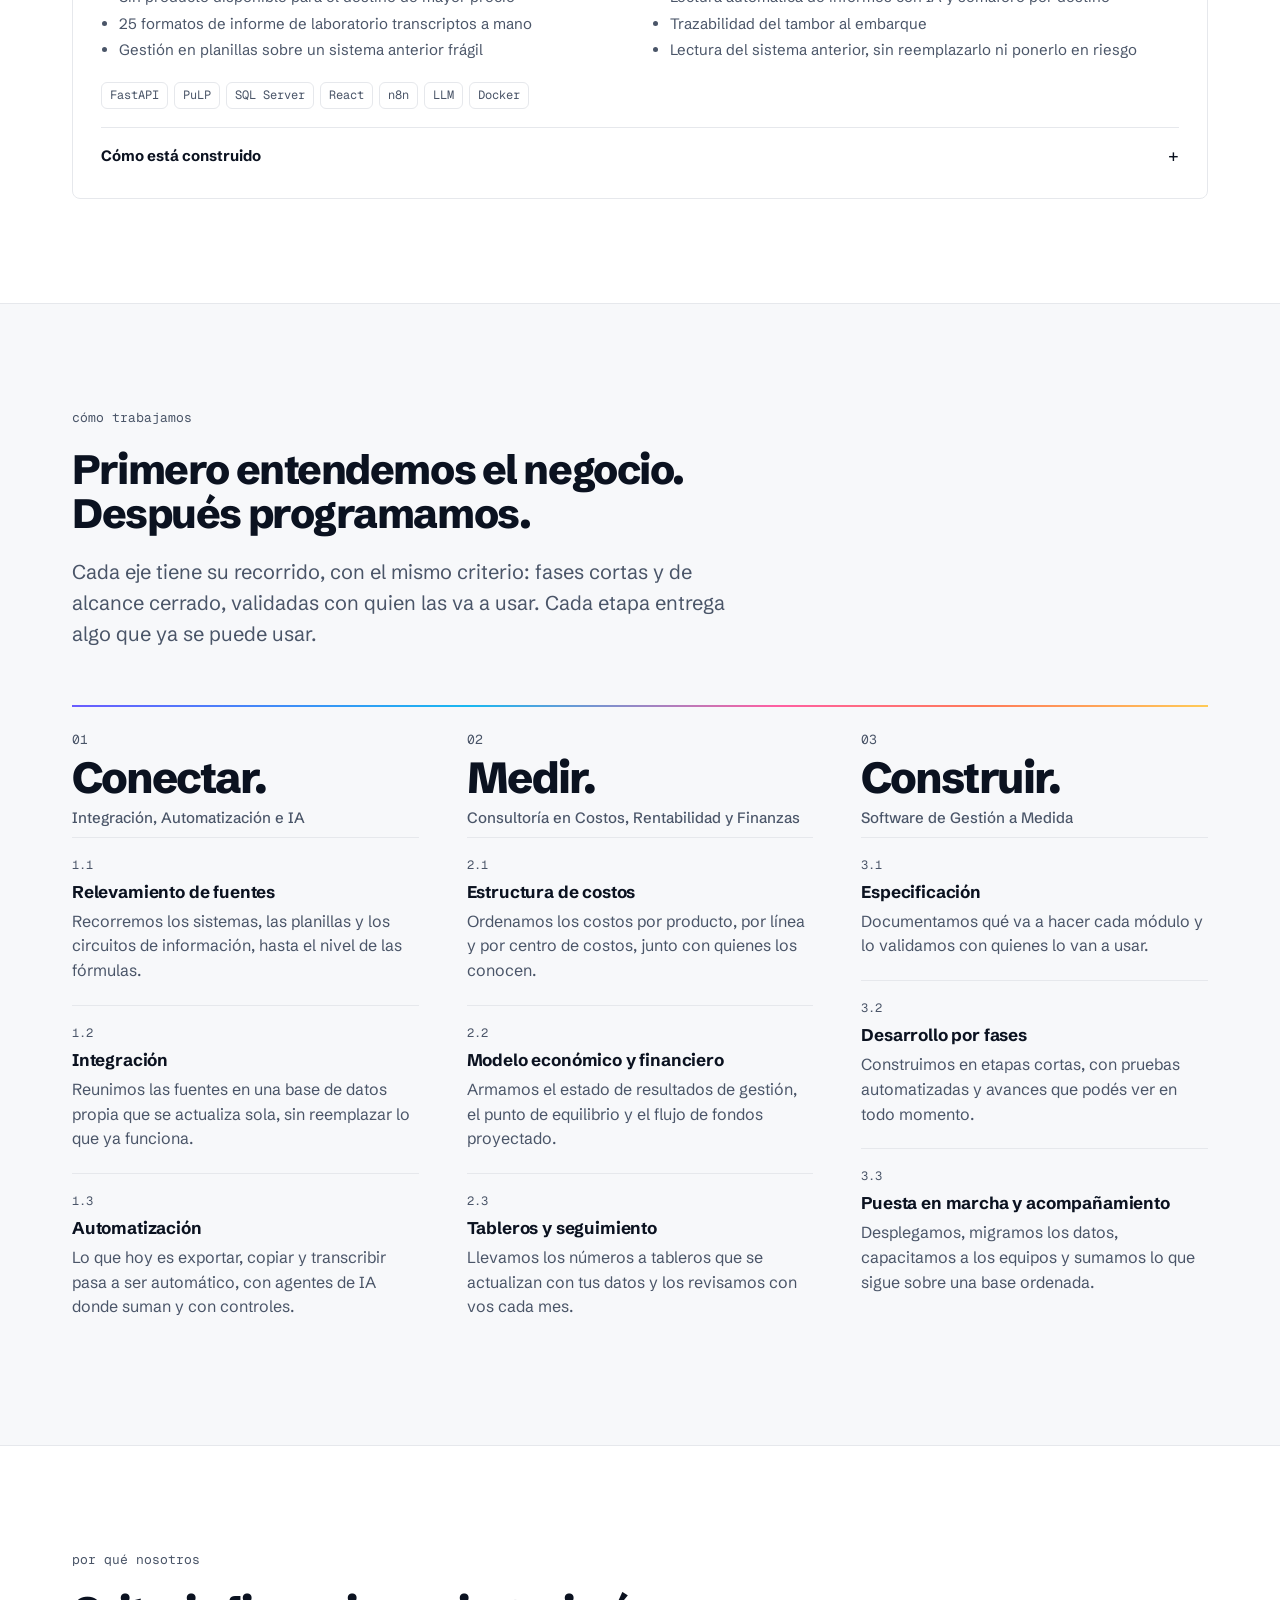
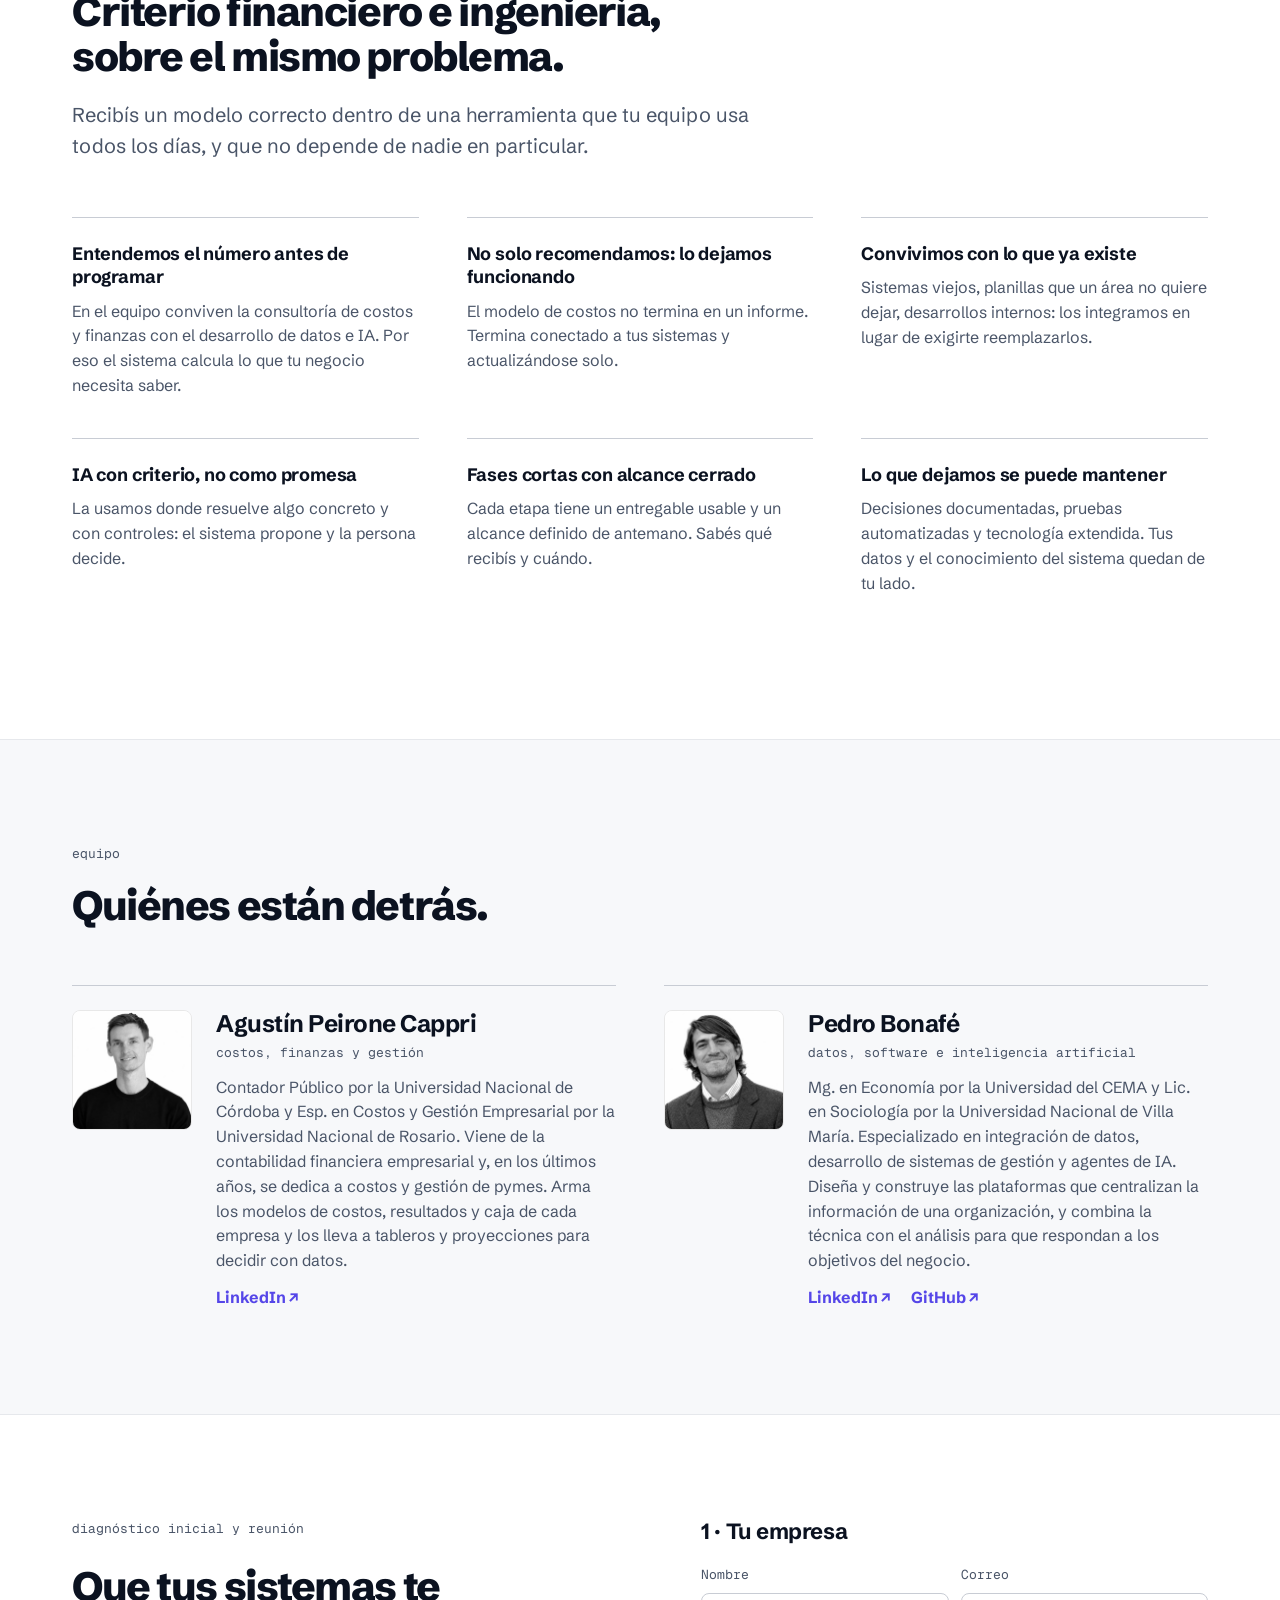
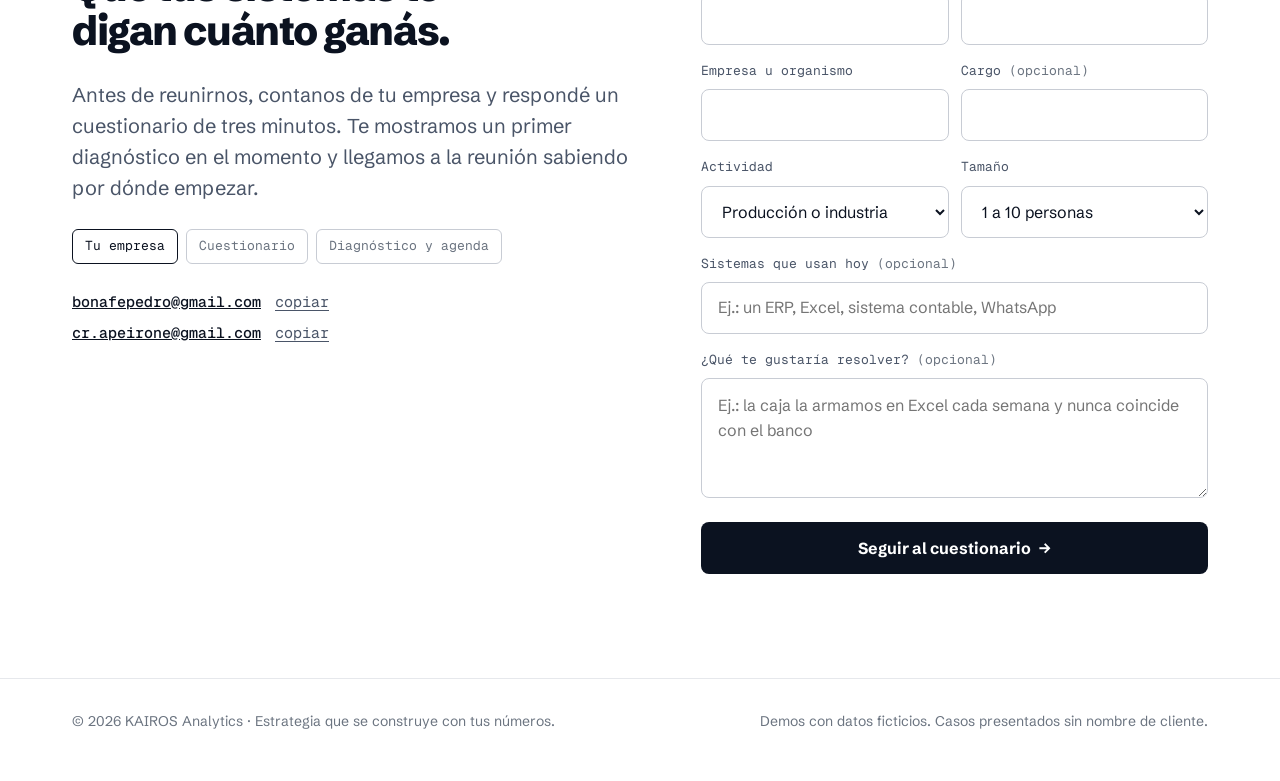
==== commit abb941d6: "Lema "Estrategia que se construye con tus números" e imagen para compartir (og:image) Co-Authored-By" ====
--- a/index.html
+++ b/index.html
@@ -11,7 +11,13 @@
   <meta property="og:locale" content="es_AR" />
   <meta property="og:site_name" content="KAIROS Analytics" />
   <meta property="og:title" content="Entendemos tus números. Construimos tus sistemas." />
-  <meta property="og:description" content="Costos y finanzas + datos, software e IA: conectar, medir y construir sistemas que explican el negocio." />
+  <meta property="og:description" content="Estrategia que se construye con tus números: costos y finanzas + datos, software e IA para conectar, medir y construir." />
+  <meta property="og:url" content="https://kairosanalytics.com.ar/" />
+  <meta property="og:image" content="https://kairosanalytics.com.ar/files/og-image.png" />
+  <meta property="og:image:width" content="1200" />
+  <meta property="og:image:height" content="630" />
+  <meta property="og:image:alt" content="KAIROS Analytics: Entendemos tus números. Construimos tus sistemas. Estrategia que se construye con tus números." />
+  <meta name="twitter:card" content="summary_large_image" />
   <link rel="icon" href="data:image/svg+xml,%3Csvg xmlns='http://www.w3.org/2000/svg' viewBox='0 0 48 48'%3E%3Cdefs%3E%3ClinearGradient id='g' gradientUnits='userSpaceOnUse' x1='0' y1='48' x2='48' y2='0'%3E%3Cstop offset='0' stop-color='%236a5cff'/%3E%3Cstop offset='0.35' stop-color='%2319b8f0'/%3E%3Cstop offset='0.62' stop-color='%23ff5fa2'/%3E%3Cstop offset='0.8' stop-color='%23ff7a59'/%3E%3Cstop offset='1' stop-color='%23ffcb57'/%3E%3C/linearGradient%3E%3C/defs%3E%3Cg fill='%23a9aeb9'%3E%3Cpolygon points='24.00,24.00 18.29,20.70 18.29,27.30 24.00,30.60'/%3E%3Cpolygon points='24.00,31.70 18.29,28.40 18.29,35.00 24.00,38.30'/%3E%3Cpolygon points='24.00,39.40 18.29,36.10 18.29,42.70 24.00,46.00'/%3E%3Cpolygon points='17.33,20.15 11.62,16.85 11.62,23.45 17.33,26.75'/%3E%3Cpolygon points='17.33,27.85 11.62,24.55 11.62,31.15 17.33,34.45'/%3E%3Cpolygon points='17.33,35.55 11.62,32.25 11.62,38.85 17.33,42.15'/%3E%3Cpolygon points='10.67,16.30 4.95,13.00 4.95,19.60 10.67,22.90'/%3E%3Cpolygon points='10.67,24.00 4.95,20.70 4.95,27.30 10.67,30.60'/%3E%3Cpolygon points='24.00,39.40 29.71,36.10 29.71,42.70 24.00,46.00'/%3E%3Cpolygon points='30.67,35.55 36.38,32.25 36.38,38.85 30.67,42.15'/%3E%3Cpolygon points='37.34,16.30 43.05,13.00 43.05,19.60 37.34,22.90'/%3E%3Cpolygon points='37.34,24.00 43.05,20.70 43.05,27.30 37.34,30.60'/%3E%3Cpolygon points='37.34,31.70 43.05,28.40 43.05,35.00 37.34,38.30'/%3E%3C/g%3E%3Cg fill='url%28%23g%29'%3E%3Cpolygon points='10.67,31.70 4.95,28.40 4.95,35.00 10.67,38.30'/%3E%3Cpolygon points='24.00,24.00 29.71,20.70 29.71,27.30 24.00,30.60'/%3E%3Cpolygon points='24.00,31.70 29.71,28.40 29.71,35.00 24.00,38.30'/%3E%3Cpolygon points='30.67,20.15 36.38,16.85 36.38,23.45 30.67,26.75'/%3E%3Cpolygon points='30.67,27.85 36.38,24.55 36.38,31.15 30.67,34.45'/%3E%3Cpolygon points='24.00,24.00 29.71,20.70 24.00,17.40 18.29,20.70'/%3E%3Cpolygon points='17.33,20.15 23.05,16.85 17.33,13.55 11.62,16.85'/%3E%3Cpolygon points='10.67,16.30 16.38,13.00 10.66,9.70 4.95,13.00'/%3E%3Cpolygon points='30.67,20.15 36.38,16.85 30.67,13.55 24.95,16.85'/%3E%3Cpolygon points='24.00,16.30 29.71,13.00 24.00,9.70 18.29,13.00'/%3E%3Cpolygon points='17.33,12.45 23.05,9.15 17.33,5.85 11.62,9.15'/%3E%3Cpolygon points='37.34,16.30 43.05,13.00 37.33,9.70 31.62,13.00'/%3E%3Cpolygon points='30.67,12.45 36.38,9.15 30.67,5.85 24.95,9.15'/%3E%3Cpolygon points='24.00,8.60 29.71,5.30 24.00,2.00 18.29,5.30'/%3E%3C/g%3E%3C/svg%3E" />
   <link rel="preconnect" href="https://fonts.googleapis.com" />
   <link rel="preconnect" href="https://fonts.gstatic.com" crossorigin />
@@ -275,7 +281,7 @@
 
 <footer>
   <div class="wrap">
-    <span>© <span id="year">2026</span> <span data-brand>KAIROS Analytics</span> · Conectar, medir y construir.</span>
+    <span>© <span id="year">2026</span> <span data-brand>KAIROS Analytics</span> · Estrategia que se construye con tus números.</span>
     <span>Demos con datos ficticios. Casos presentados sin nombre de cliente.</span>
   </div>
 </footer>
--- a/styles.css
+++ b/styles.css
@@ -354,9 +354,8 @@
 @media (prefers-reduced-motion: reduce) {
   *, *::before, *::after { animation: none !important; transition: none !important; }
   .reveal, .method .rule-item { opacity: 1; transform: none; }
-  .method-track i, .bars rect, .map .cell-on, .mosaic .cell-on, .gfx :is(.grow, .pop, .drop) { transform: none; opacity: 1; }
+  .method-track i, .bars rect, .map .cell-on, .mosaic .cell-on, .gfx :is(.grow, .grow-x, .pop, .drop) { transform: none; opacity: 1; }
   .gfx .draw { stroke-dashoffset: 0; }
-  .gfx .smoke { display: none; }
   html { scroll-behavior: auto; }
 }
 
@@ -543,10 +542,8 @@
 .gfx { display: block; width: 100%; height: auto; overflow: visible; }
 .gfx .cell-off { fill: var(--surface-2); }
 .gfx-ground { stroke: var(--line-strong); stroke-width: 1; }
-.gfx-shelf { stroke: var(--line-strong); stroke-width: 3; }
-.gfx-frame { fill: none; stroke: var(--line-strong); stroke-width: 1.5; }
-.gfx-win { fill: var(--bg); opacity: .55; }
-.gfx-falta { fill: none; stroke: var(--ink-3); stroke-width: 1.5; stroke-dasharray: 4 3; }
+.gfx-t { font-family: var(--font-mono); font-size: 11px; fill: var(--ink-2); }
+.gfx-hoy { fill: none; stroke: var(--ink); stroke-width: 1.5; stroke-dasharray: 3 3; }
 .gfx-plan { fill: none; stroke: var(--ink-2); stroke-width: 1.5; stroke-dasharray: 5 4; }
 .gfx-route { fill: none; stroke: url(#gRoute); stroke-width: 4; stroke-linecap: round; stroke-linejoin: round; }
 .gfx-link { fill: none; stroke: url(#gNet); stroke-width: 2.5; stroke-linecap: round; }
@@ -558,10 +555,9 @@
 .gfx .draw { stroke-dasharray: 1; stroke-dashoffset: 1; transition: stroke-dashoffset 1.1s var(--ease) var(--d); }
 .graphic-panel.in .gfx :is(.grow, .pop, .drop) { transform: none; opacity: 1; }
 .graphic-panel.in .gfx .draw { stroke-dashoffset: 0; }
-.graphic-panel.in .gfx .bar-alert, .graphic-panel.in .gfx-falta { animation: alertPulse 2.4s ease-in-out 1.6s infinite; }
-.gfx .smoke { fill: var(--ink-3); opacity: 0; transform-box: fill-box; transform-origin: center; }
-.graphic-panel.in .gfx .smoke { animation: smoke 3.2s ease-out var(--d) infinite; }
-@keyframes smoke { 0% { opacity: 0; transform: translate(0, 0) scale(.6); } 25% { opacity: .45; } 100% { opacity: 0; transform: translate(8px, -30px) scale(1.6); } }
+.graphic-panel.in .gfx .bar-alert { animation: alertPulse 2.4s ease-in-out 1.6s infinite; }
+.gfx .grow-x { transform-box: fill-box; transform-origin: left; transform: scaleX(0); transition: transform .7s var(--ease) var(--d); }
+.graphic-panel.in .gfx .grow-x { transform: none; }
 /* Diagnóstico · cuestionario por bloques, avisos de campos obligatorios, resultado y calculadora */
 .diag-bloque { margin-top: 20px; }
 .diag-bloque-head { display: grid; gap: 2px; padding: 14px 0 4px; border-top: 2px solid var(--ink); }
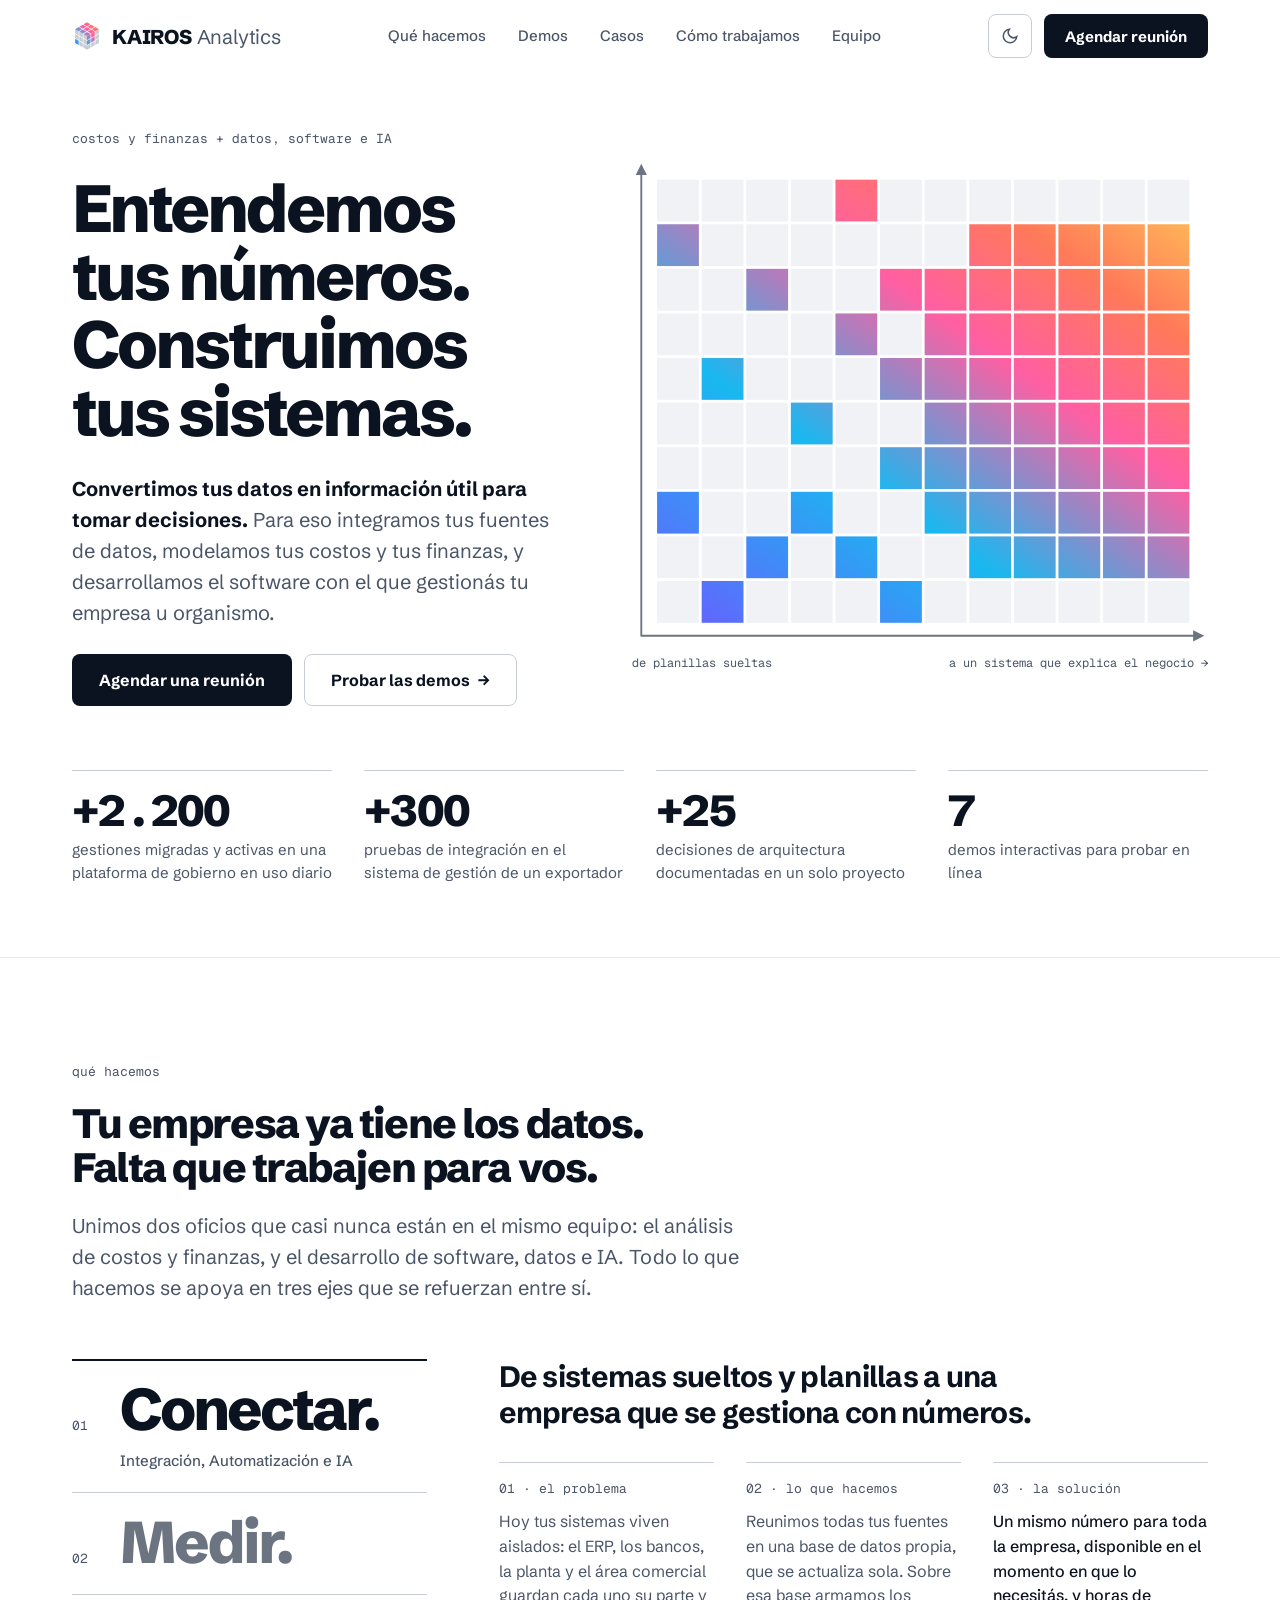
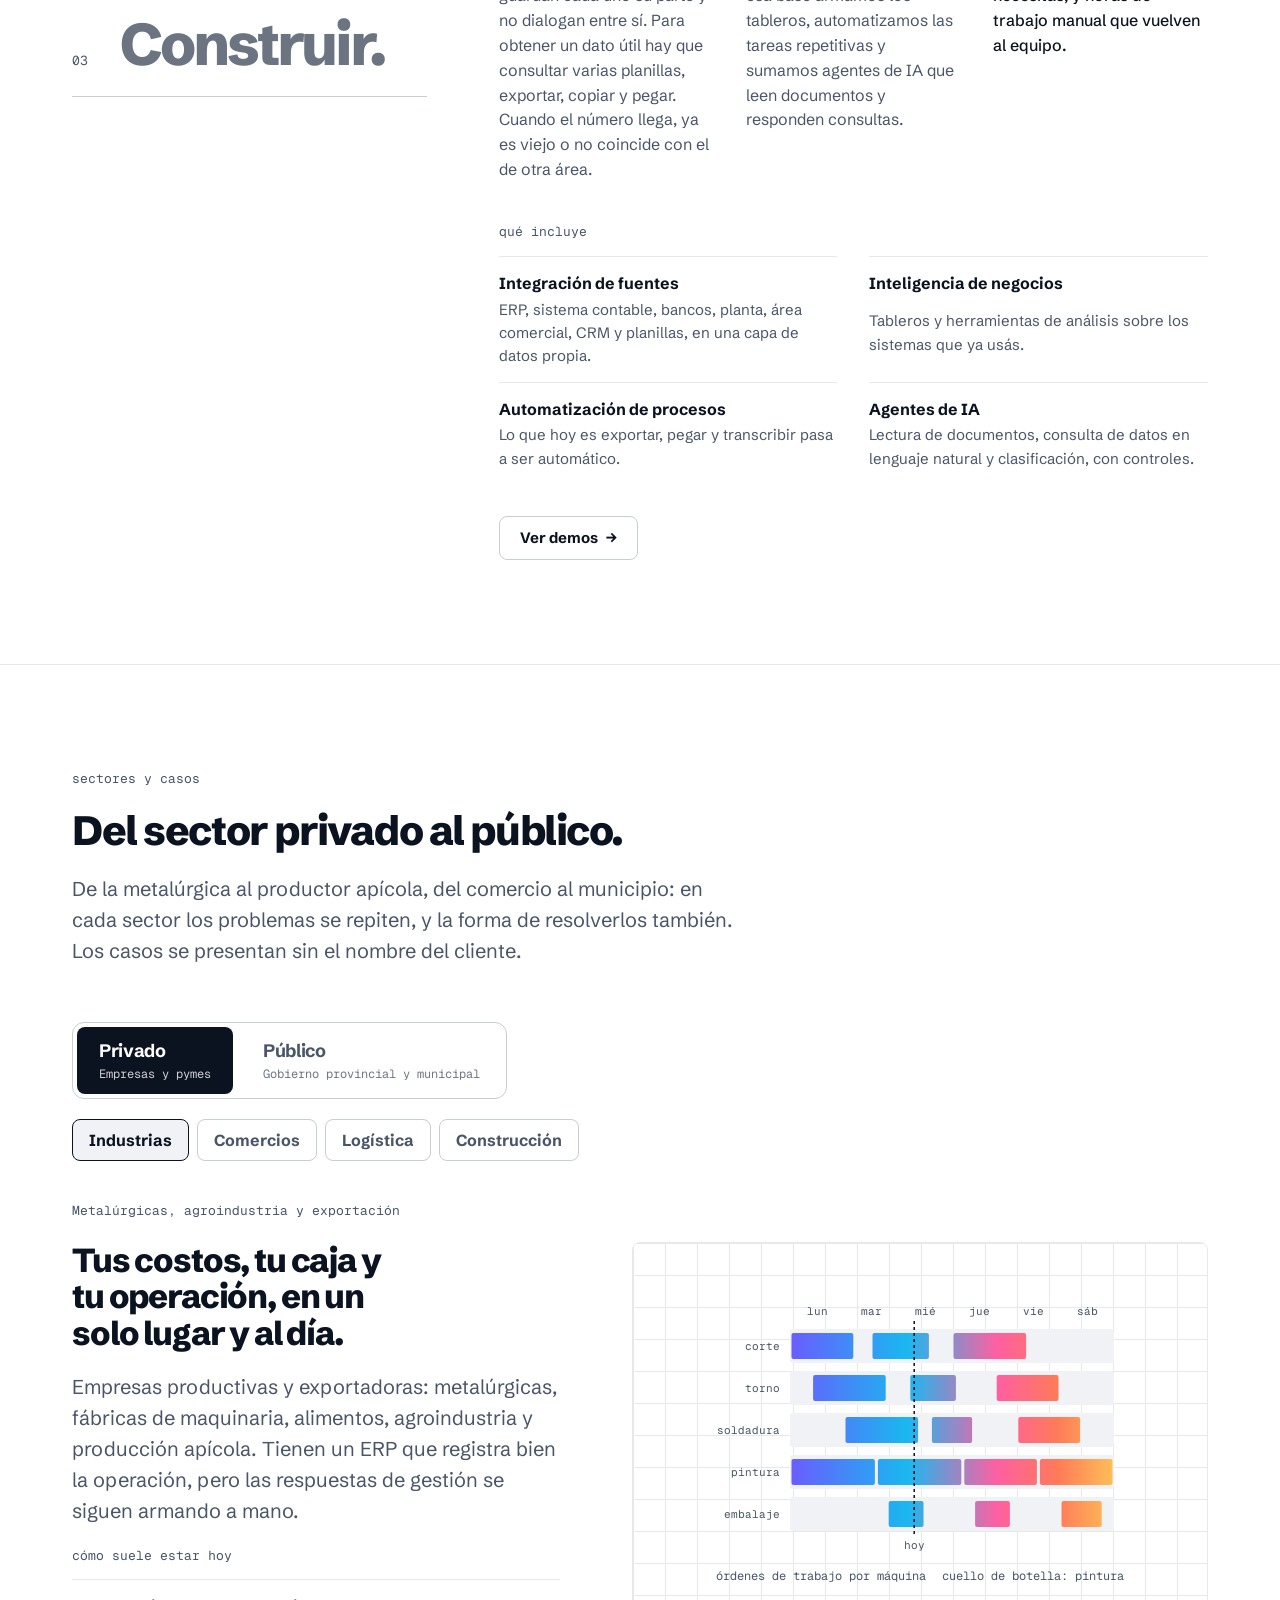
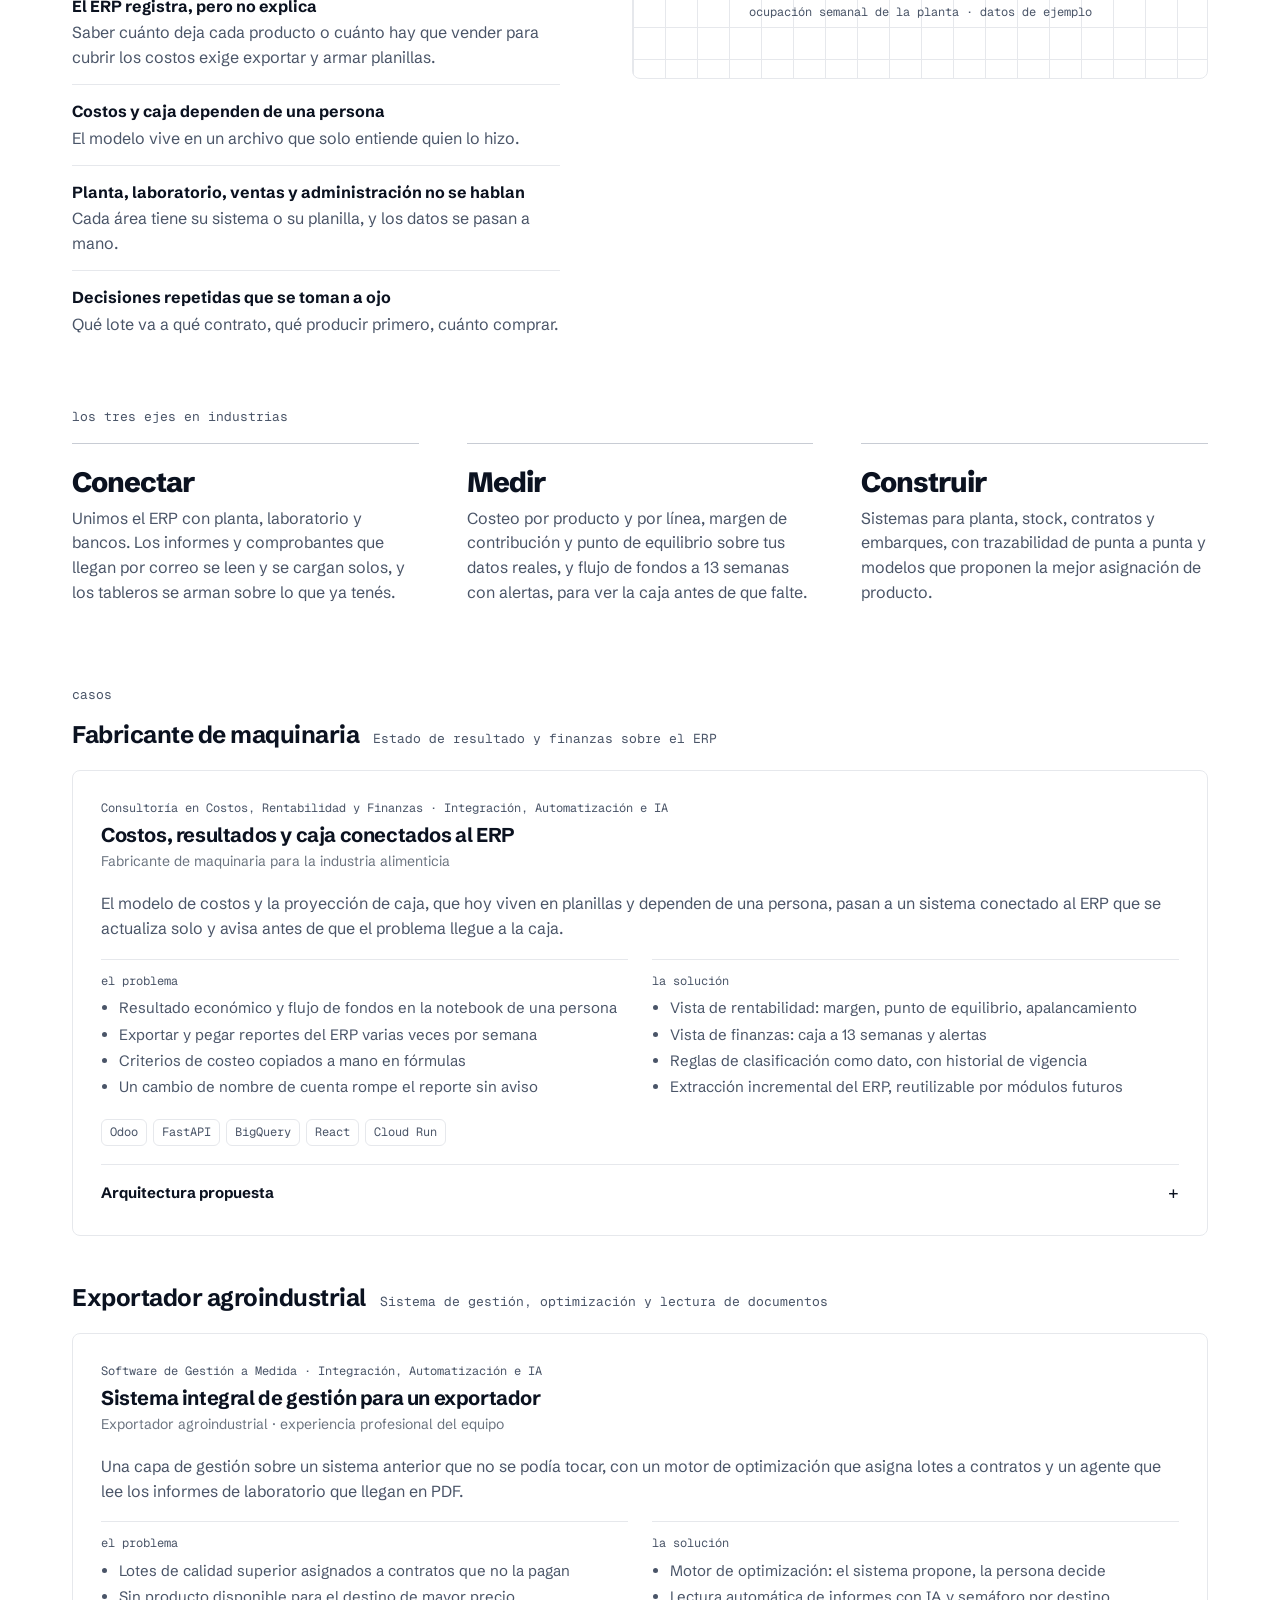
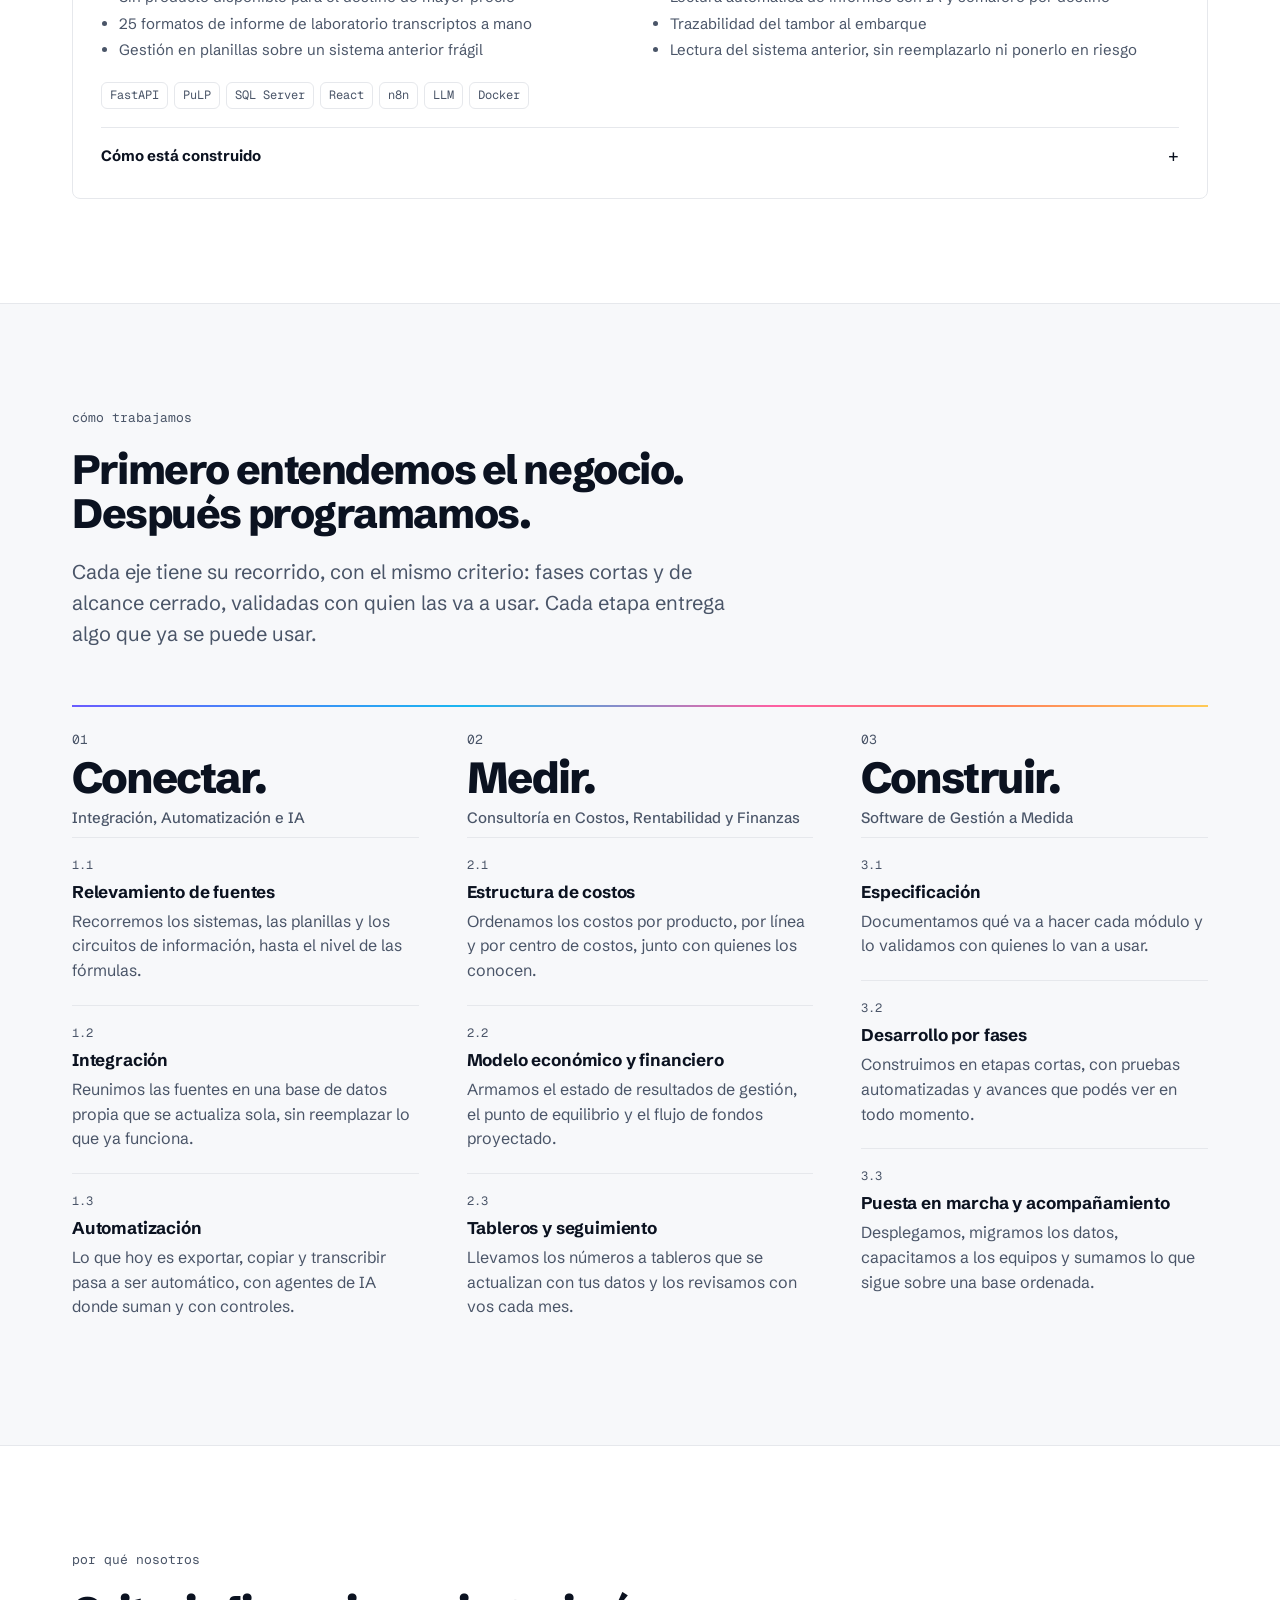
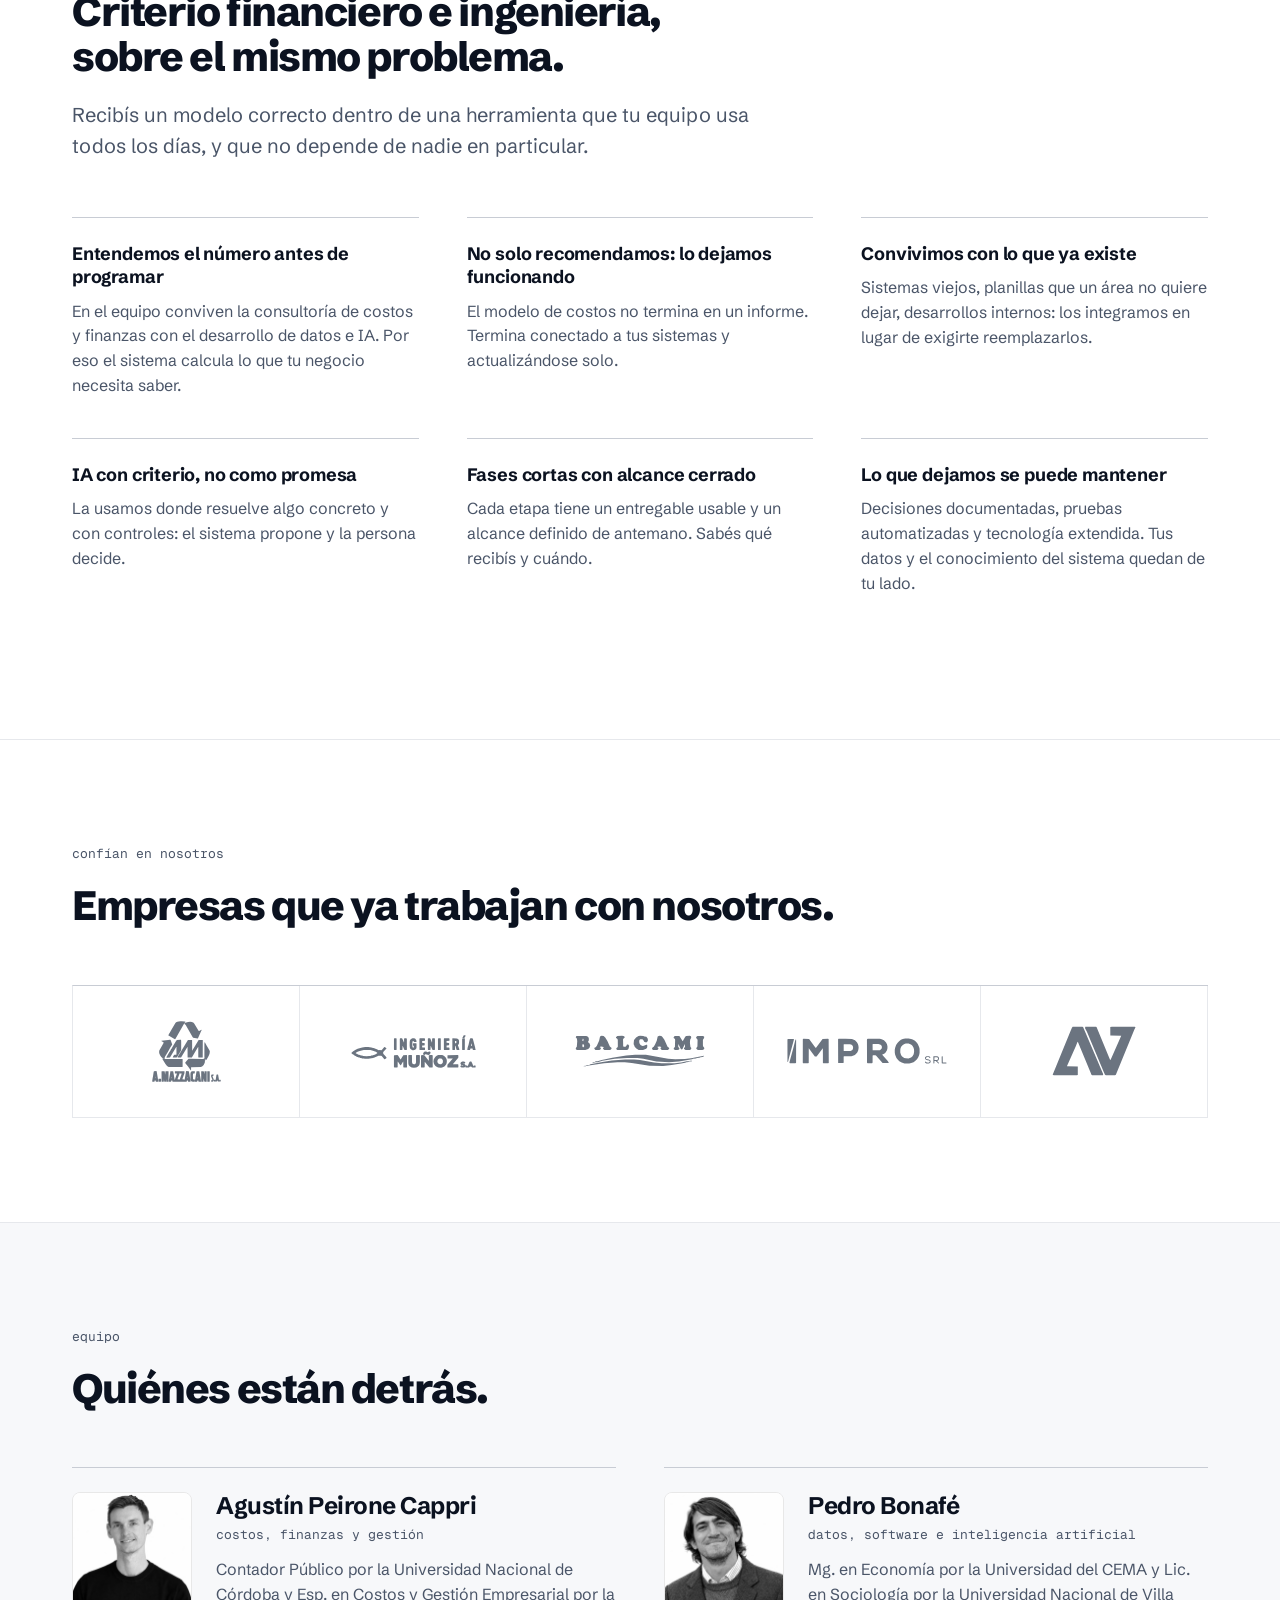
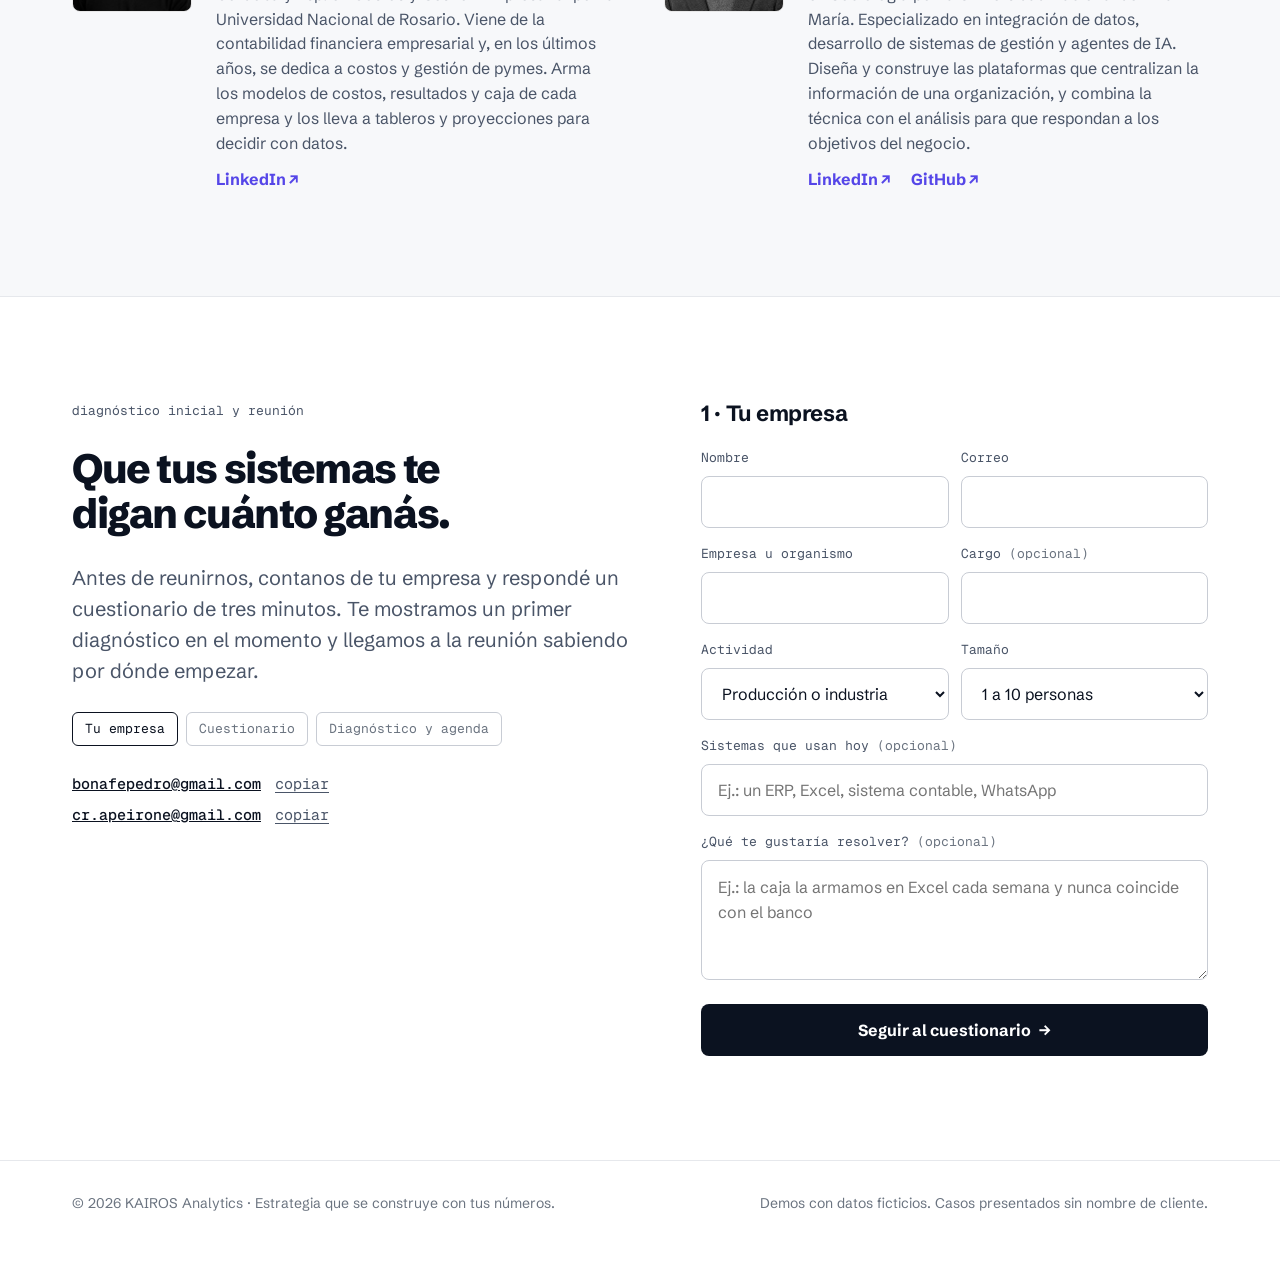
==== commit 4e5e34d2: "Confían en nosotros: logos de clientes vectorizados, en gris Co-Authored-By: Claude Opus 5.5 <norepl" ====
--- a/index.html
+++ b/index.html
@@ -154,14 +154,15 @@
   </div>
 </section>
 
-<!-- ============================ QUIÉNES CONFÍAN EN NOSOTROS ============================
-     Oculta hasta cargar TESTIMONIOS en data.js (solo clientes que autorizaron). -->
+<!-- ============================ CONFÍAN EN NOSOTROS ============================
+     Se muestra cuando hay CLIENTES o TESTIMONIOS en data.js (solo clientes que autorizaron). -->
 <section id="confian" hidden>
   <div class="wrap">
     <div class="section-head reveal">
-      <div class="label">quiénes confían en nosotros</div>
-      <h2>Lo que dicen quienes ya trabajan con nosotros.</h2>
-    </div>
+      <div class="label">confían en nosotros</div>
+      <h2>Empresas que ya trabajan con nosotros.</h2>
+    </div>
+    <ul class="clientes reveal" id="clientesGrid" aria-label="Empresas clientes"></ul>
     <div class="testimonios reveal" id="confianGrid"></div>
   </div>
 </section>
--- a/styles.css
+++ b/styles.css
@@ -332,6 +332,15 @@
 .sin-caso .actions { display: flex; gap: 12px; flex-wrap: wrap; }
 
 /* Quiénes confían en nosotros */
+/* Confían en nosotros: una fila de celdas, como el mosaico, con los logos en gris */
+.clientes { list-style: none; margin: 0; padding: 0; display: grid; grid-template-columns: repeat(5, minmax(0, 1fr)); border-top: 1px solid var(--line-strong); border-left: 1px solid var(--line); }
+.clientes li { min-height: 132px; display: grid; place-items: center; padding: 20px 16px; border-right: 1px solid var(--line); border-bottom: 1px solid var(--line); }
+.cliente-logo { display: block; max-width: 100%; background-color: var(--ink-3); -webkit-mask: var(--src) center / contain no-repeat; mask: var(--src) center / contain no-repeat; transition: background-color .3s; }
+.clientes li:hover .cliente-logo { background-color: var(--ink); }
+.clientes:empty, .testimonios:empty { display: none; }
+.clientes + .testimonios { margin-top: 48px; }
+@media (max-width: 1000px) { .clientes { grid-template-columns: repeat(3, minmax(0, 1fr)); } }
+@media (max-width: 640px) { .clientes { grid-template-columns: repeat(2, minmax(0, 1fr)); } .clientes li { min-height: 104px; } }
 .testimonios { display: grid; grid-template-columns: repeat(auto-fit, minmax(260px, 1fr)); gap: 24px; }
 .testimonio { margin: 0; border-top: 1px solid var(--line-strong); padding-top: 20px; display: grid; gap: 14px; align-content: start; }
 .testimonio img { height: 40px; width: auto; max-width: 160px; object-fit: contain; }
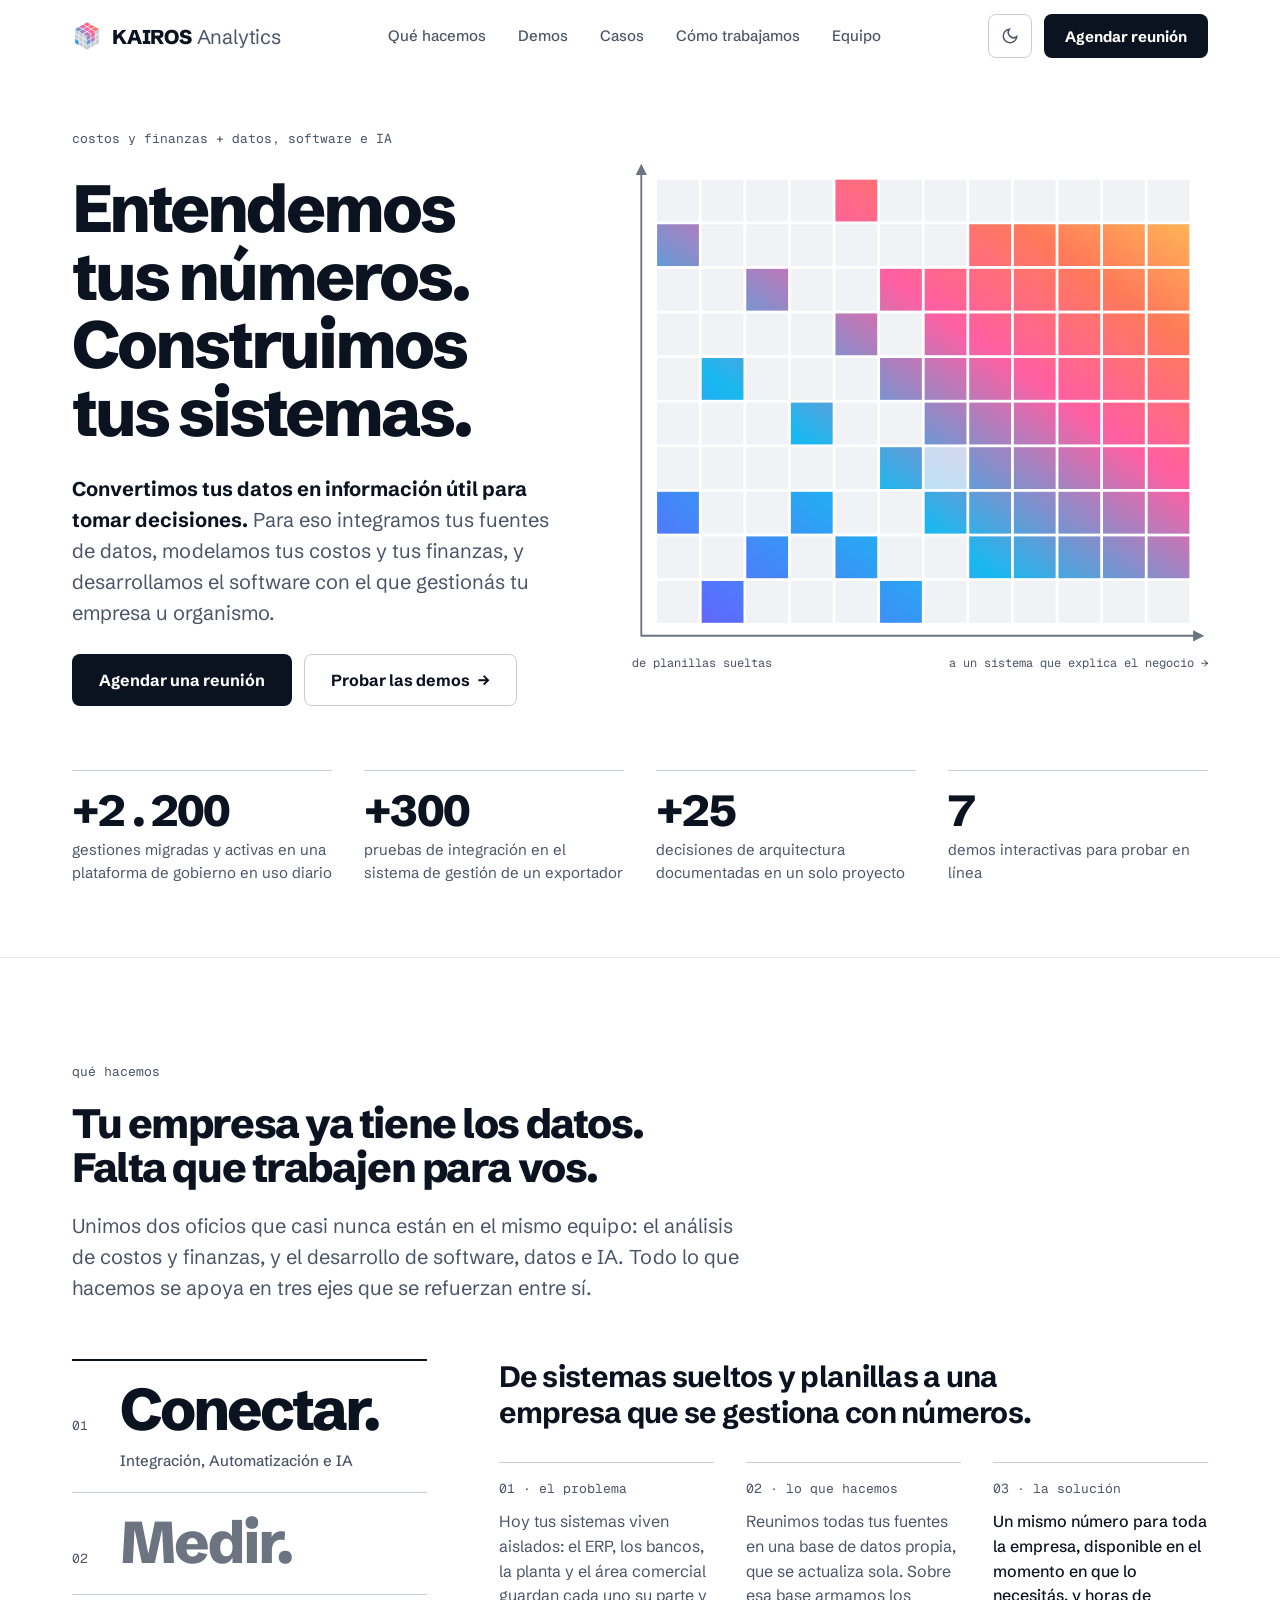
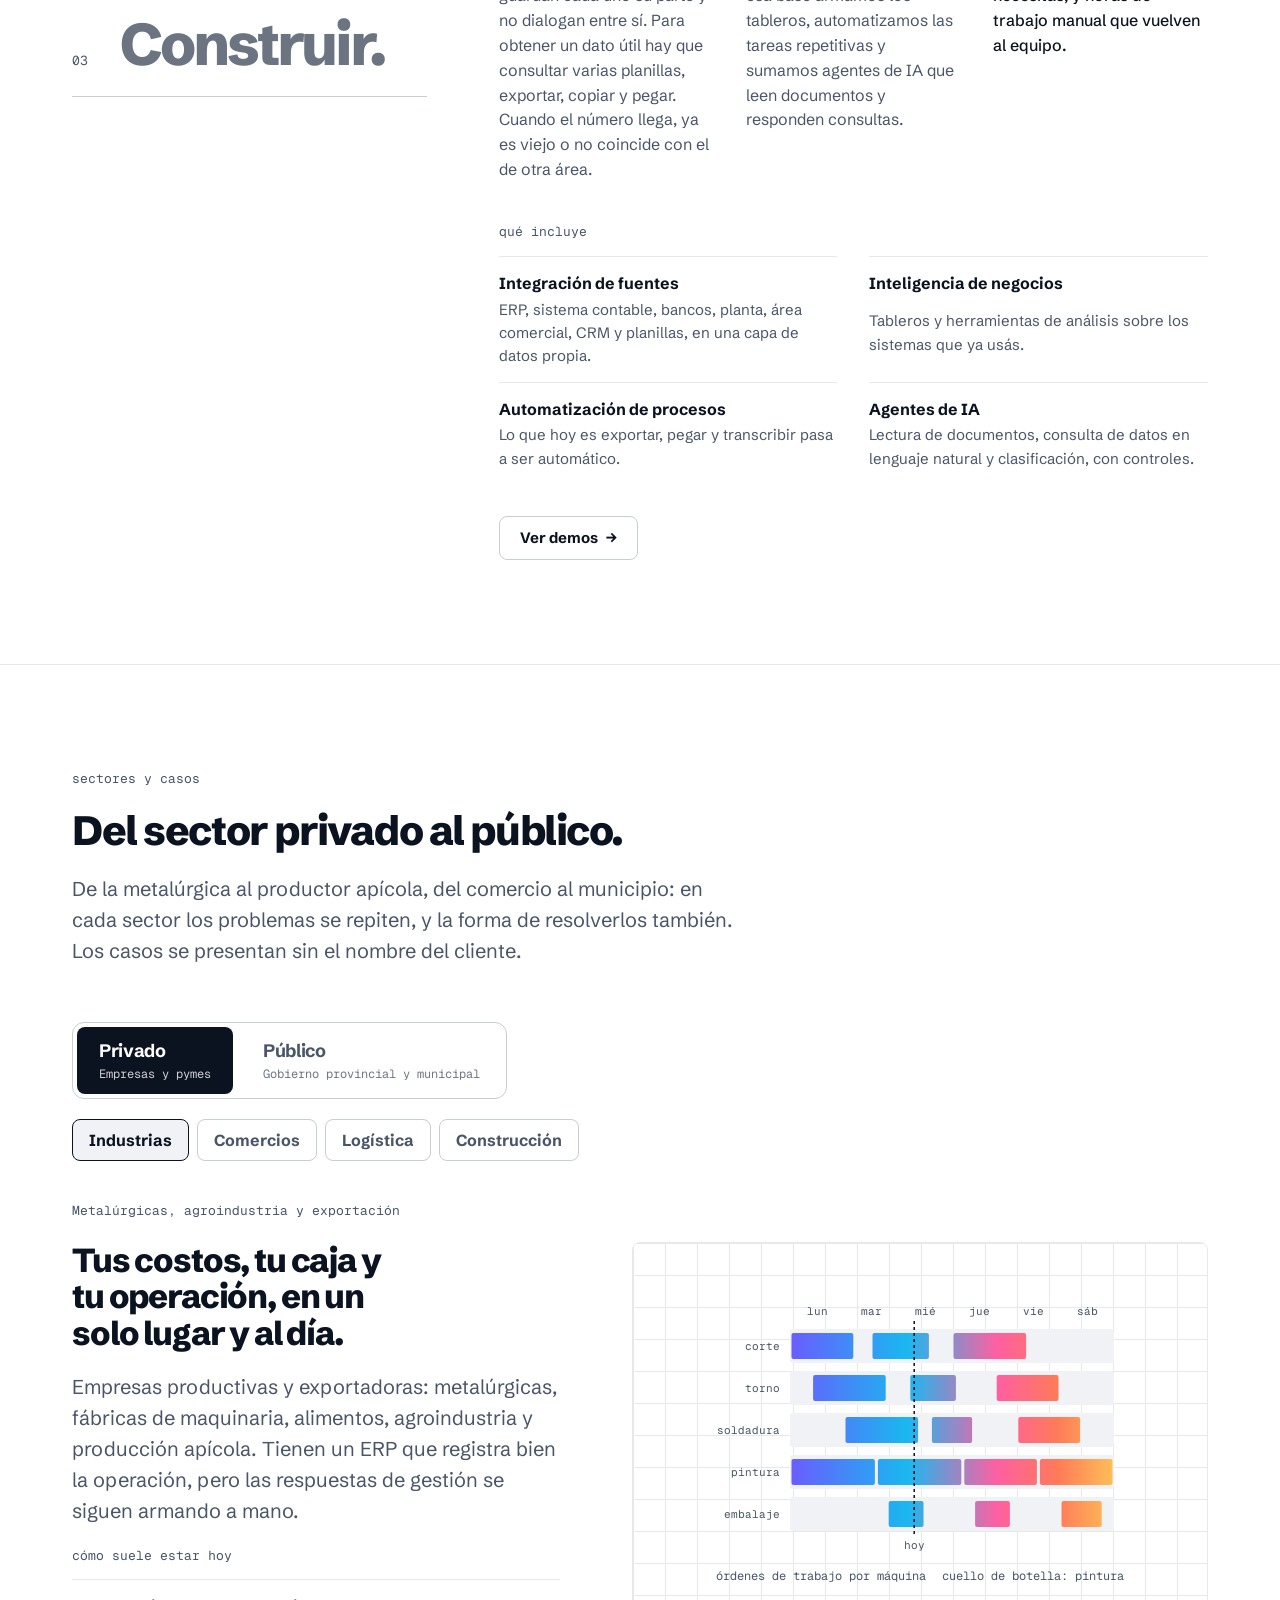
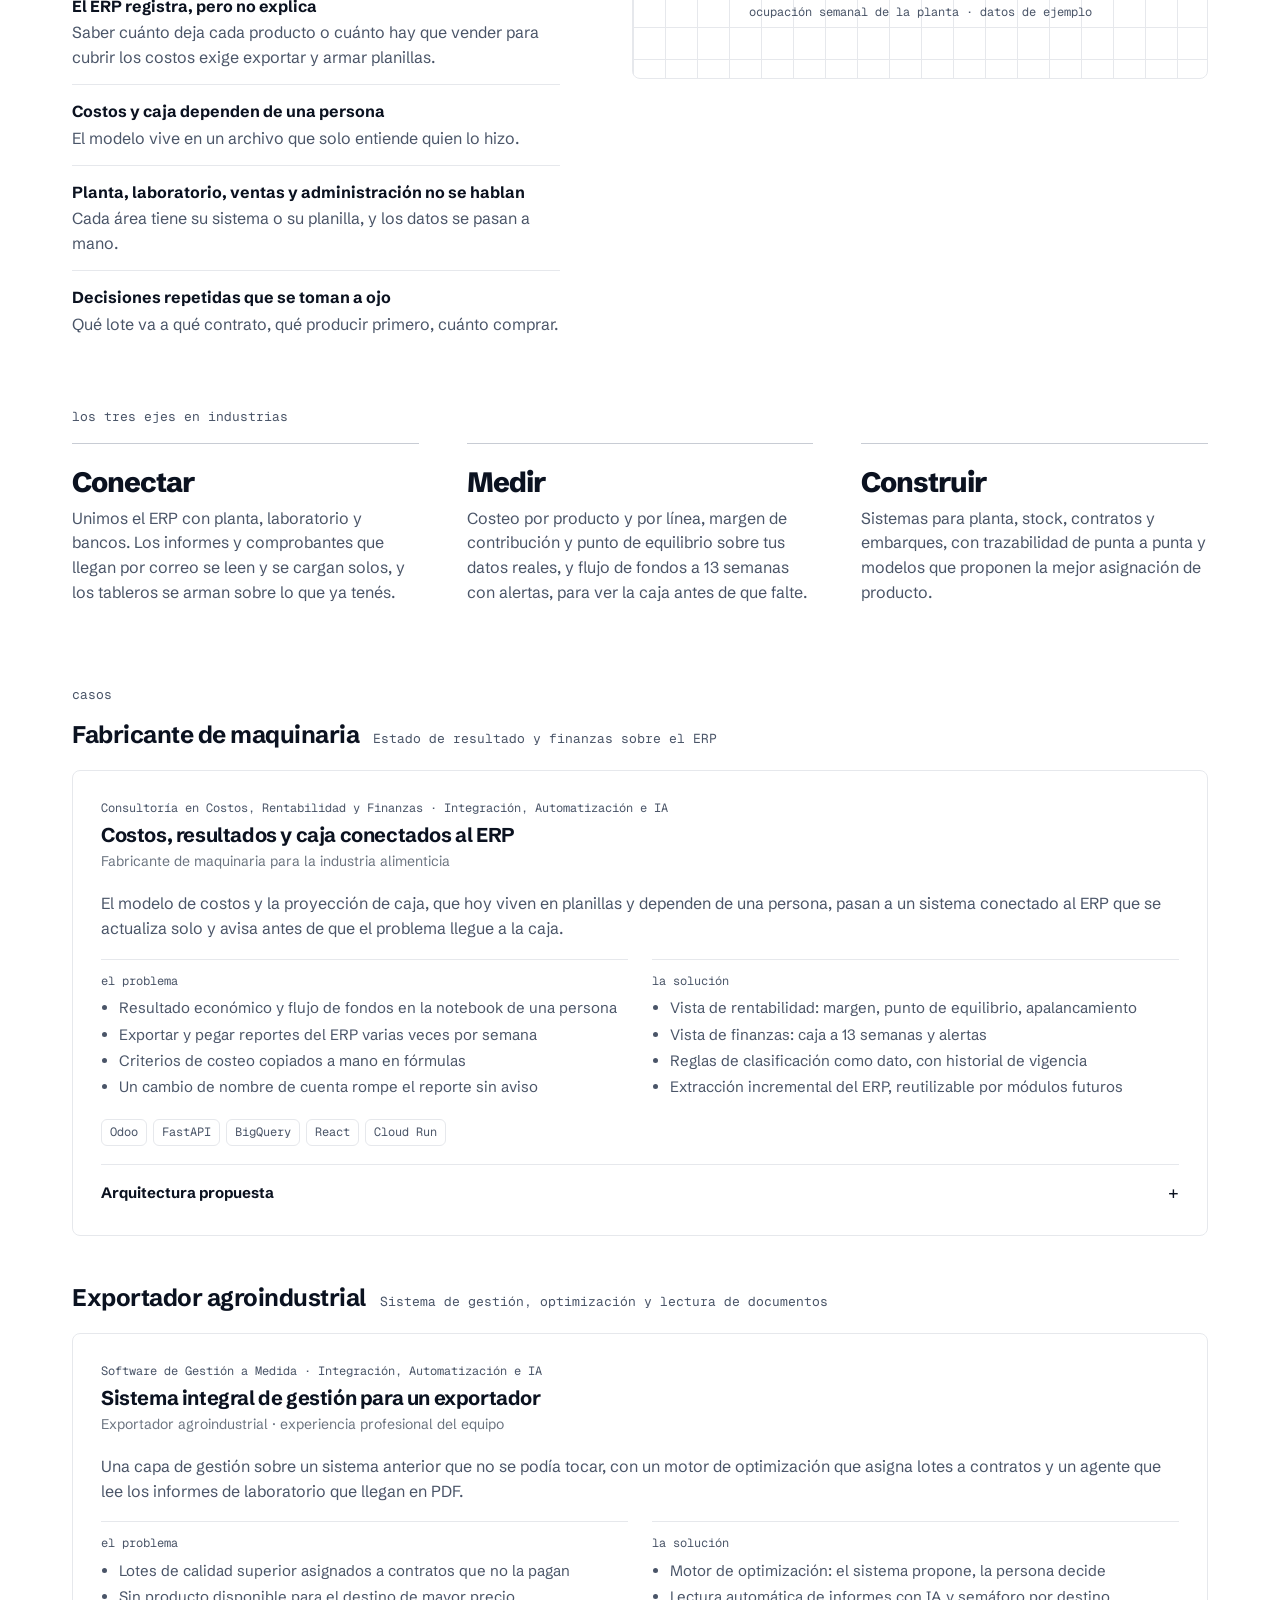
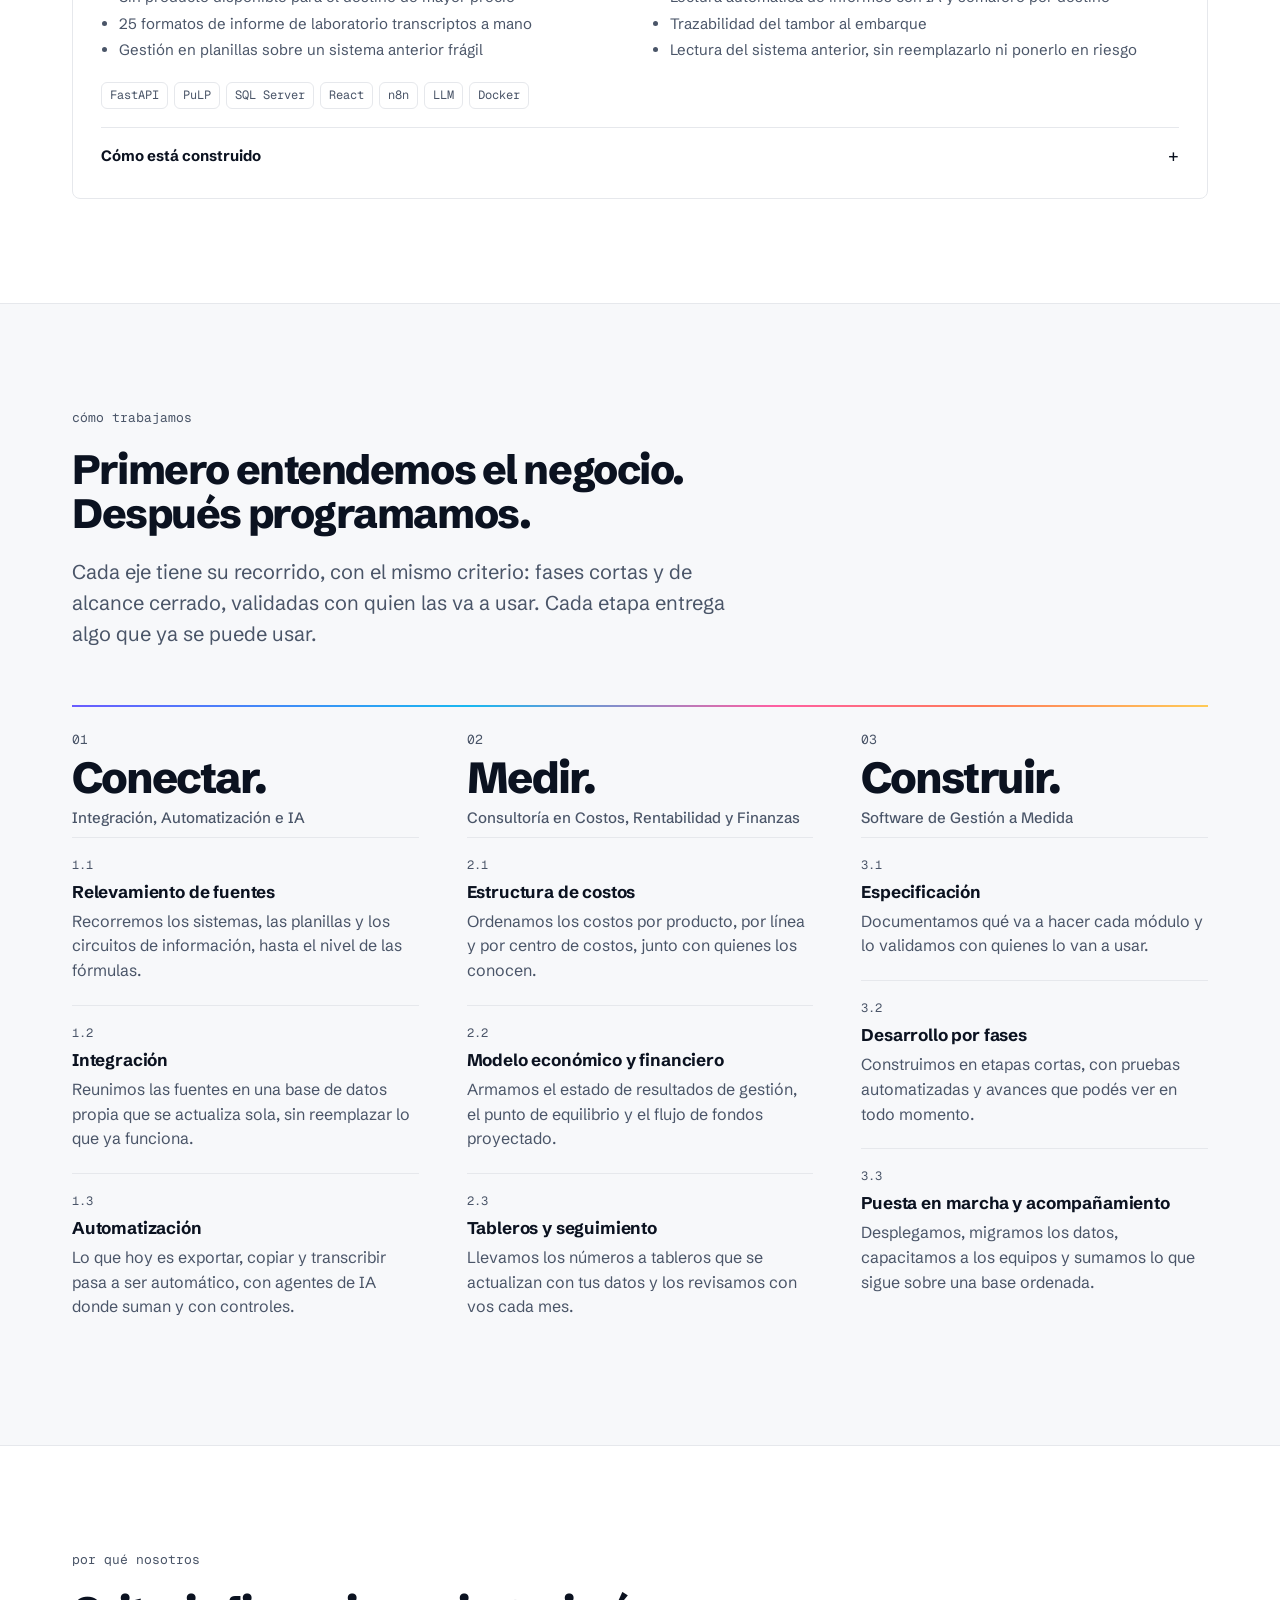
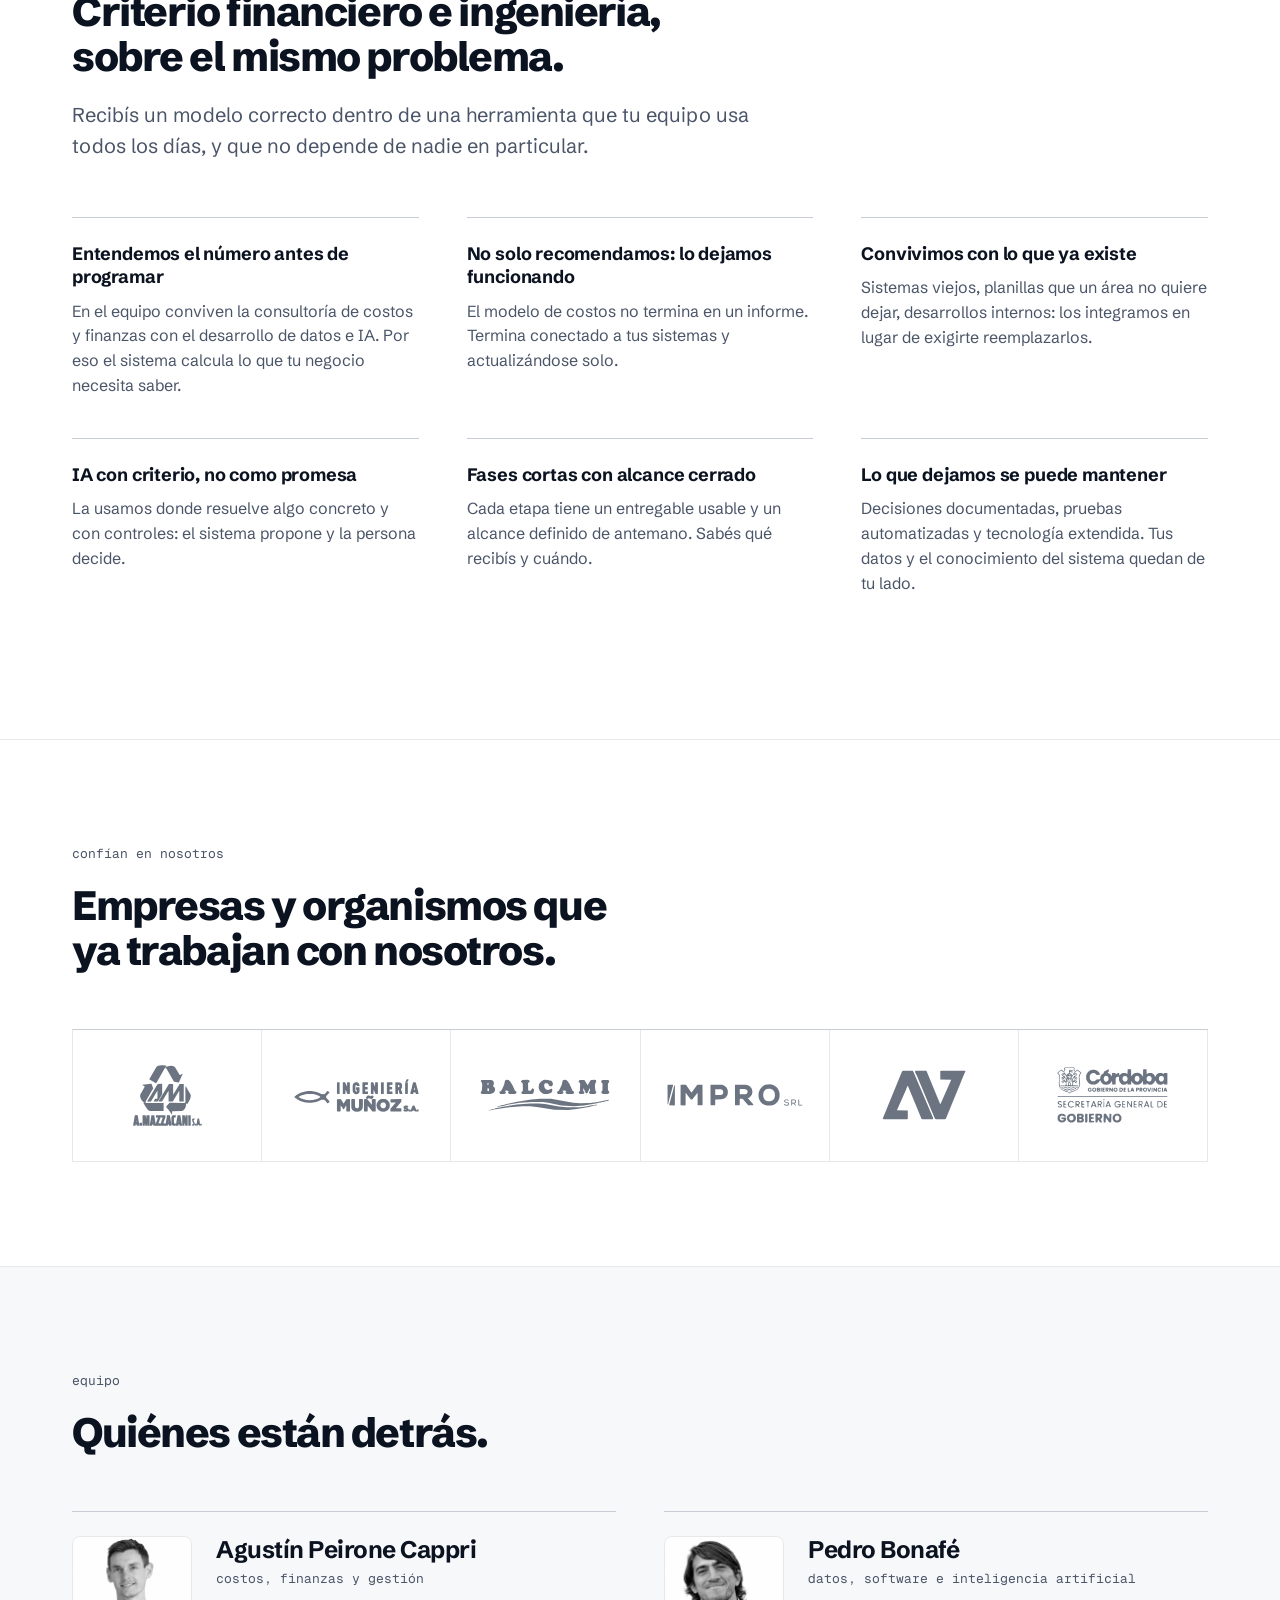
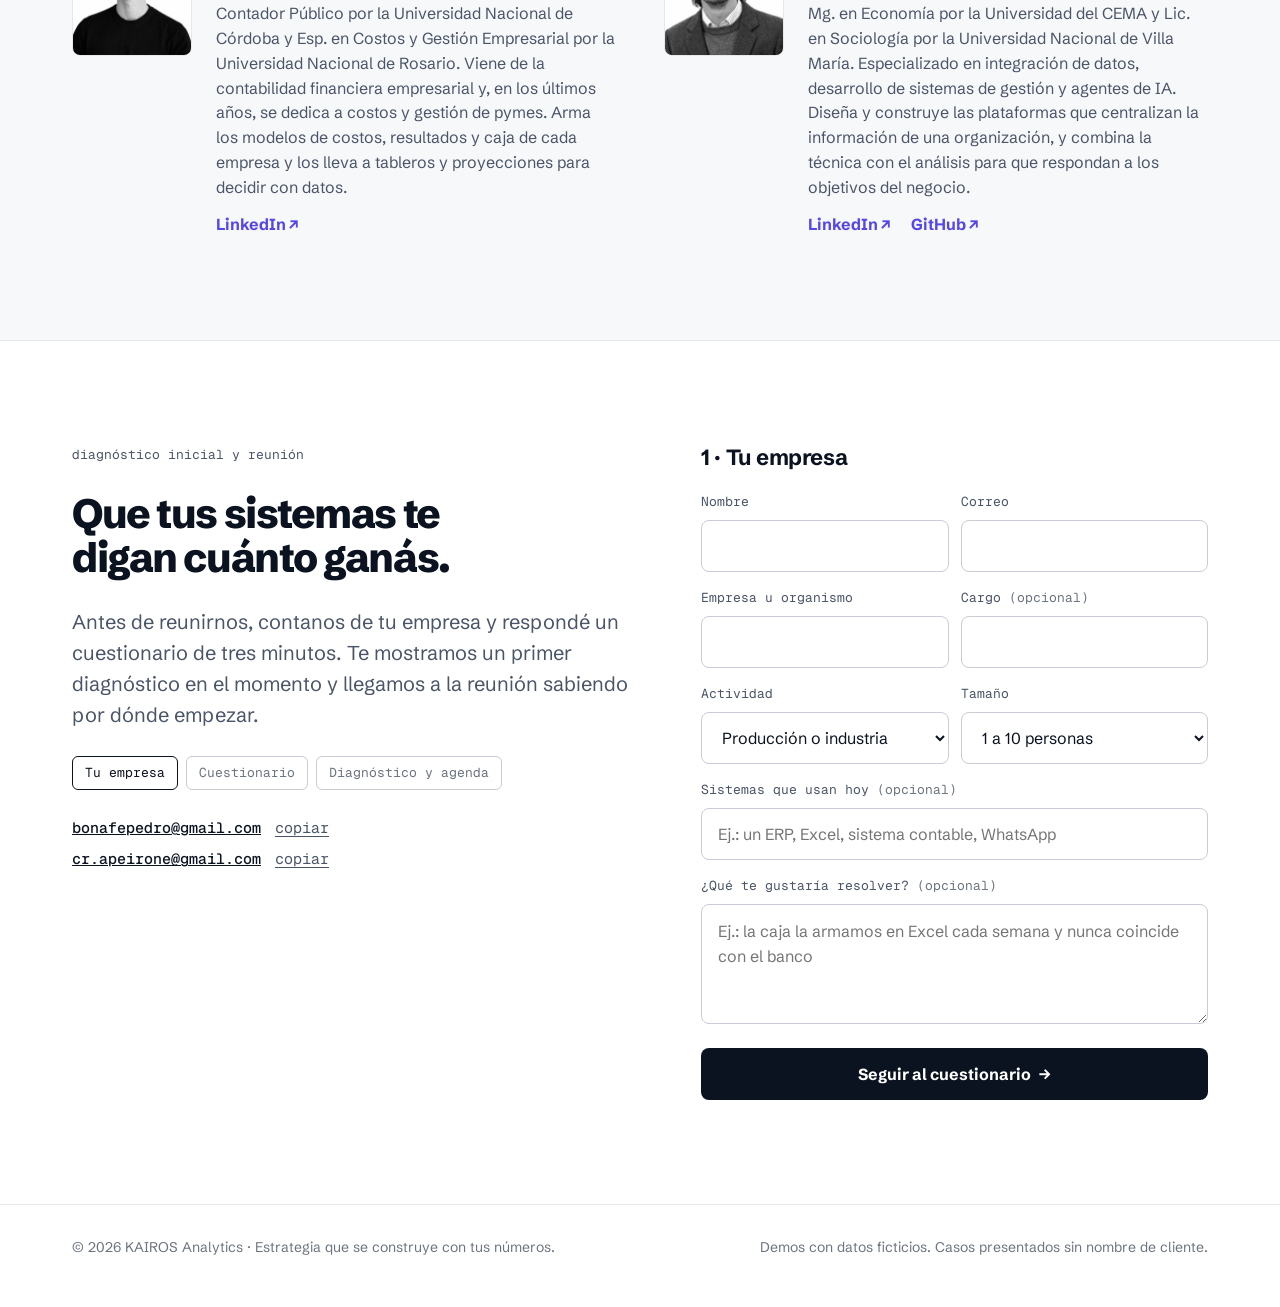
==== commit 56b18542: "Confían en nosotros: suma la Secretaría General de Gobierno de Córdoba (versión apilada) Co-Authored" ====
--- a/index.html
+++ b/index.html
@@ -160,9 +160,9 @@
   <div class="wrap">
     <div class="section-head reveal">
       <div class="label">confían en nosotros</div>
-      <h2>Empresas que ya trabajan con nosotros.</h2>
-    </div>
-    <ul class="clientes reveal" id="clientesGrid" aria-label="Empresas clientes"></ul>
+      <h2>Empresas y organismos que ya trabajan con nosotros.</h2>
+    </div>
+    <ul class="clientes reveal" id="clientesGrid" aria-label="Empresas y organismos clientes"></ul>
     <div class="testimonios reveal" id="confianGrid"></div>
   </div>
 </section>
--- a/styles.css
+++ b/styles.css
@@ -333,7 +333,7 @@
 
 /* Quiénes confían en nosotros */
 /* Confían en nosotros: una fila de celdas, como el mosaico, con los logos en gris */
-.clientes { list-style: none; margin: 0; padding: 0; display: grid; grid-template-columns: repeat(5, minmax(0, 1fr)); border-top: 1px solid var(--line-strong); border-left: 1px solid var(--line); }
+.clientes { list-style: none; margin: 0; padding: 0; display: grid; grid-template-columns: repeat(6, minmax(0, 1fr)); border-top: 1px solid var(--line-strong); border-left: 1px solid var(--line); }
 .clientes li { min-height: 132px; display: grid; place-items: center; padding: 20px 16px; border-right: 1px solid var(--line); border-bottom: 1px solid var(--line); }
 .cliente-logo { display: block; max-width: 100%; background-color: var(--ink-3); -webkit-mask: var(--src) center / contain no-repeat; mask: var(--src) center / contain no-repeat; transition: background-color .3s; }
 .clientes li:hover .cliente-logo { background-color: var(--ink); }
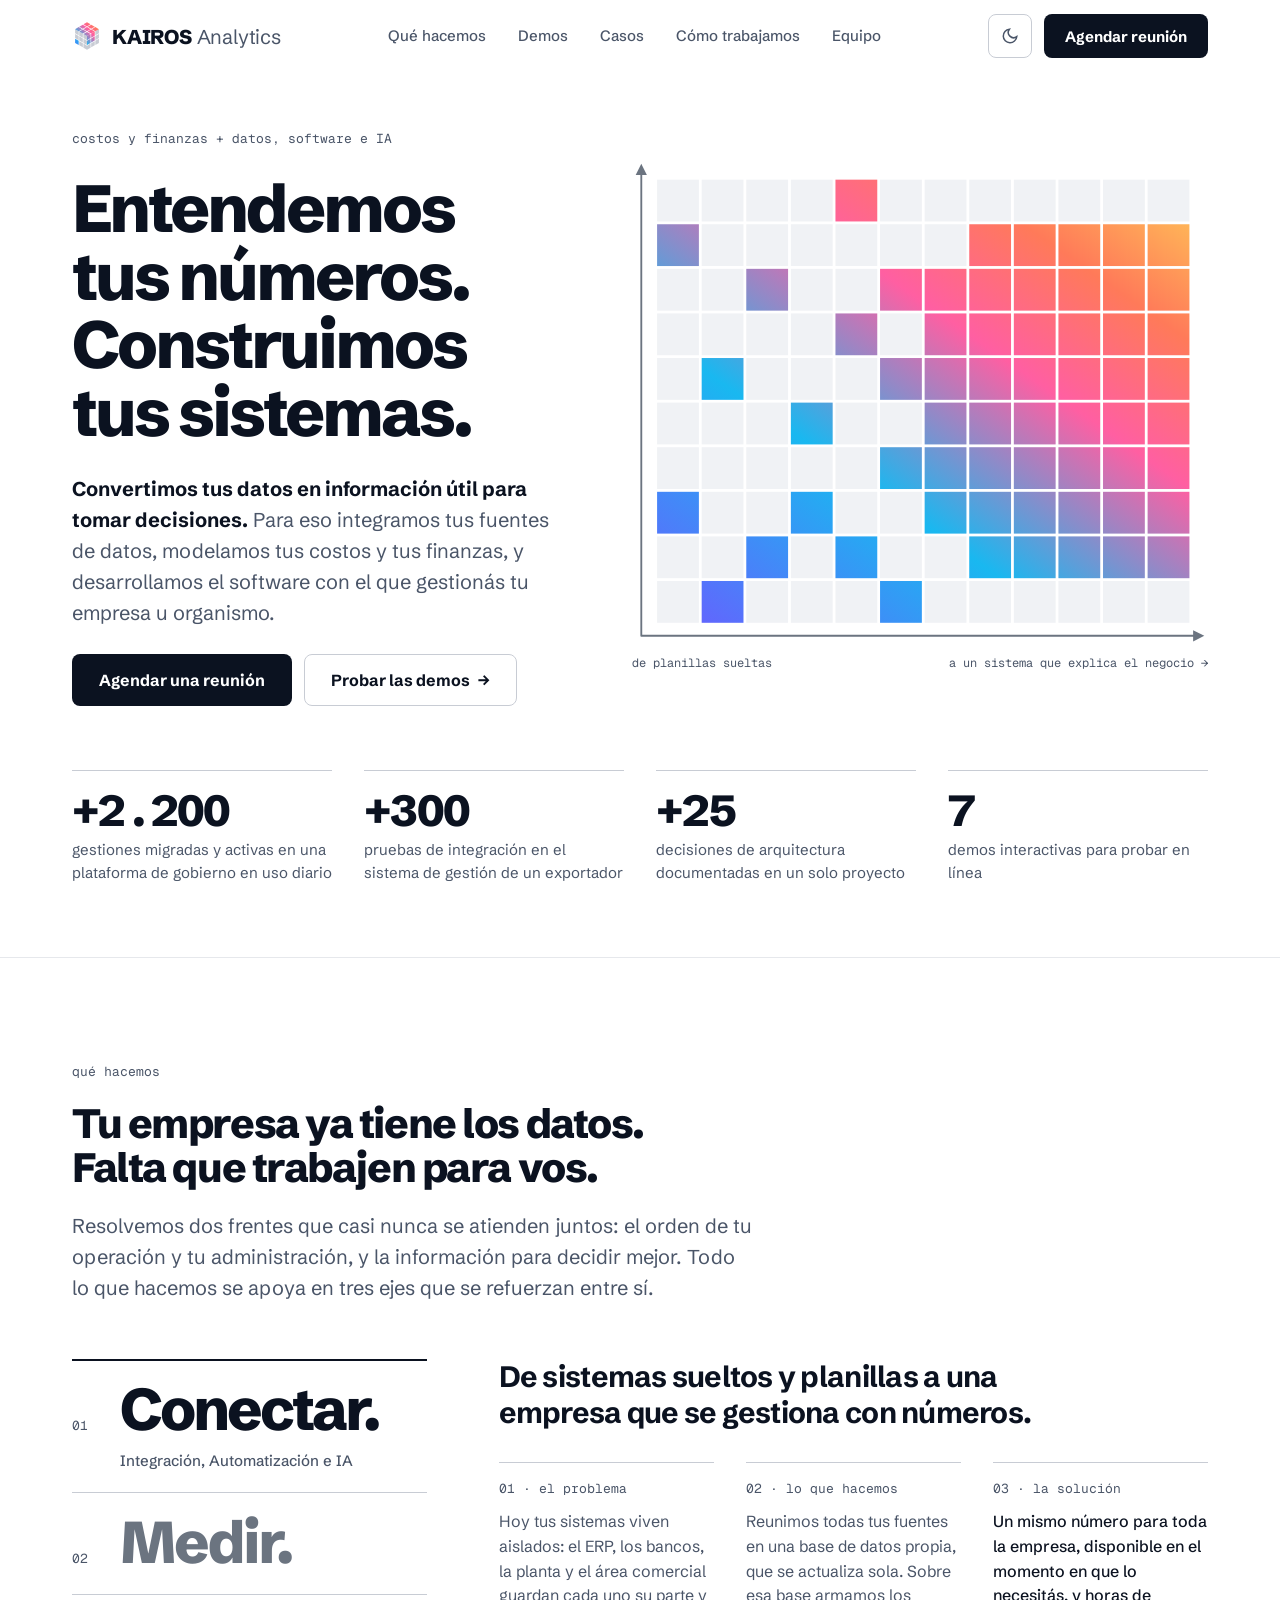
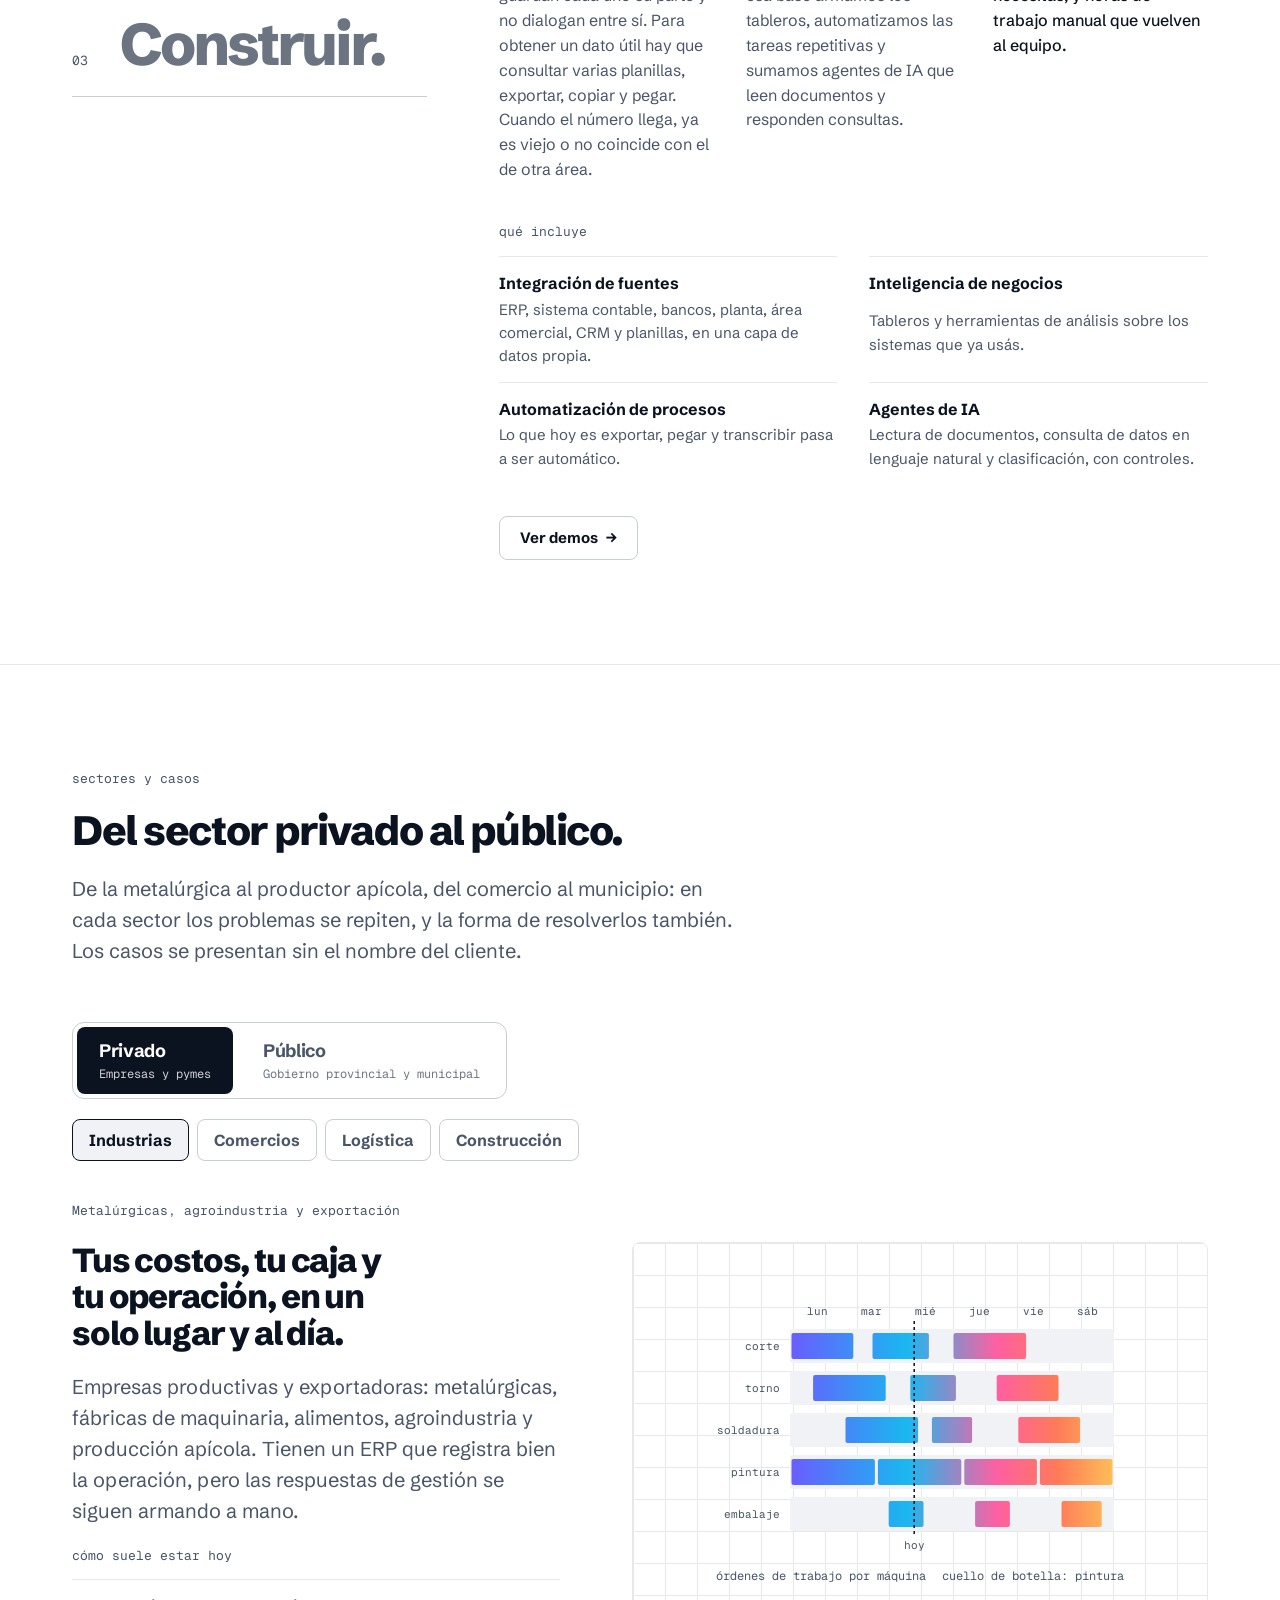
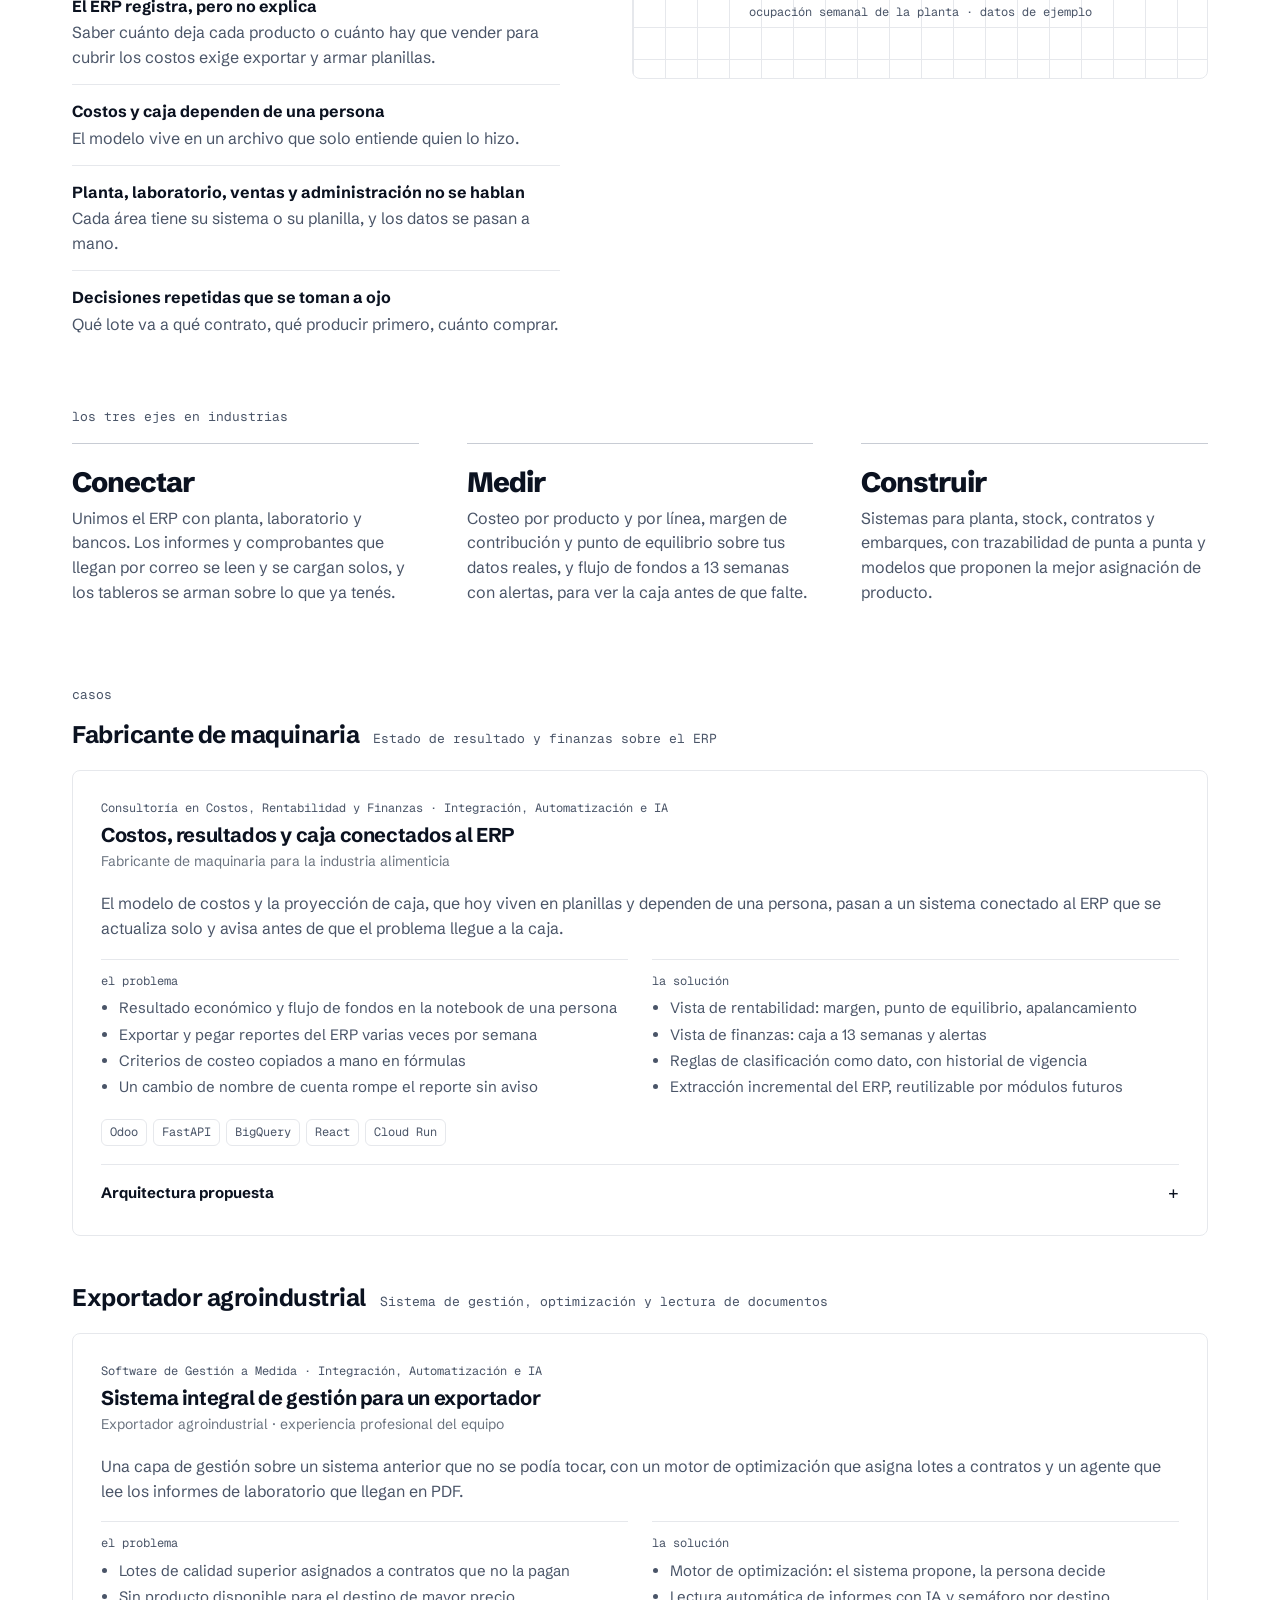
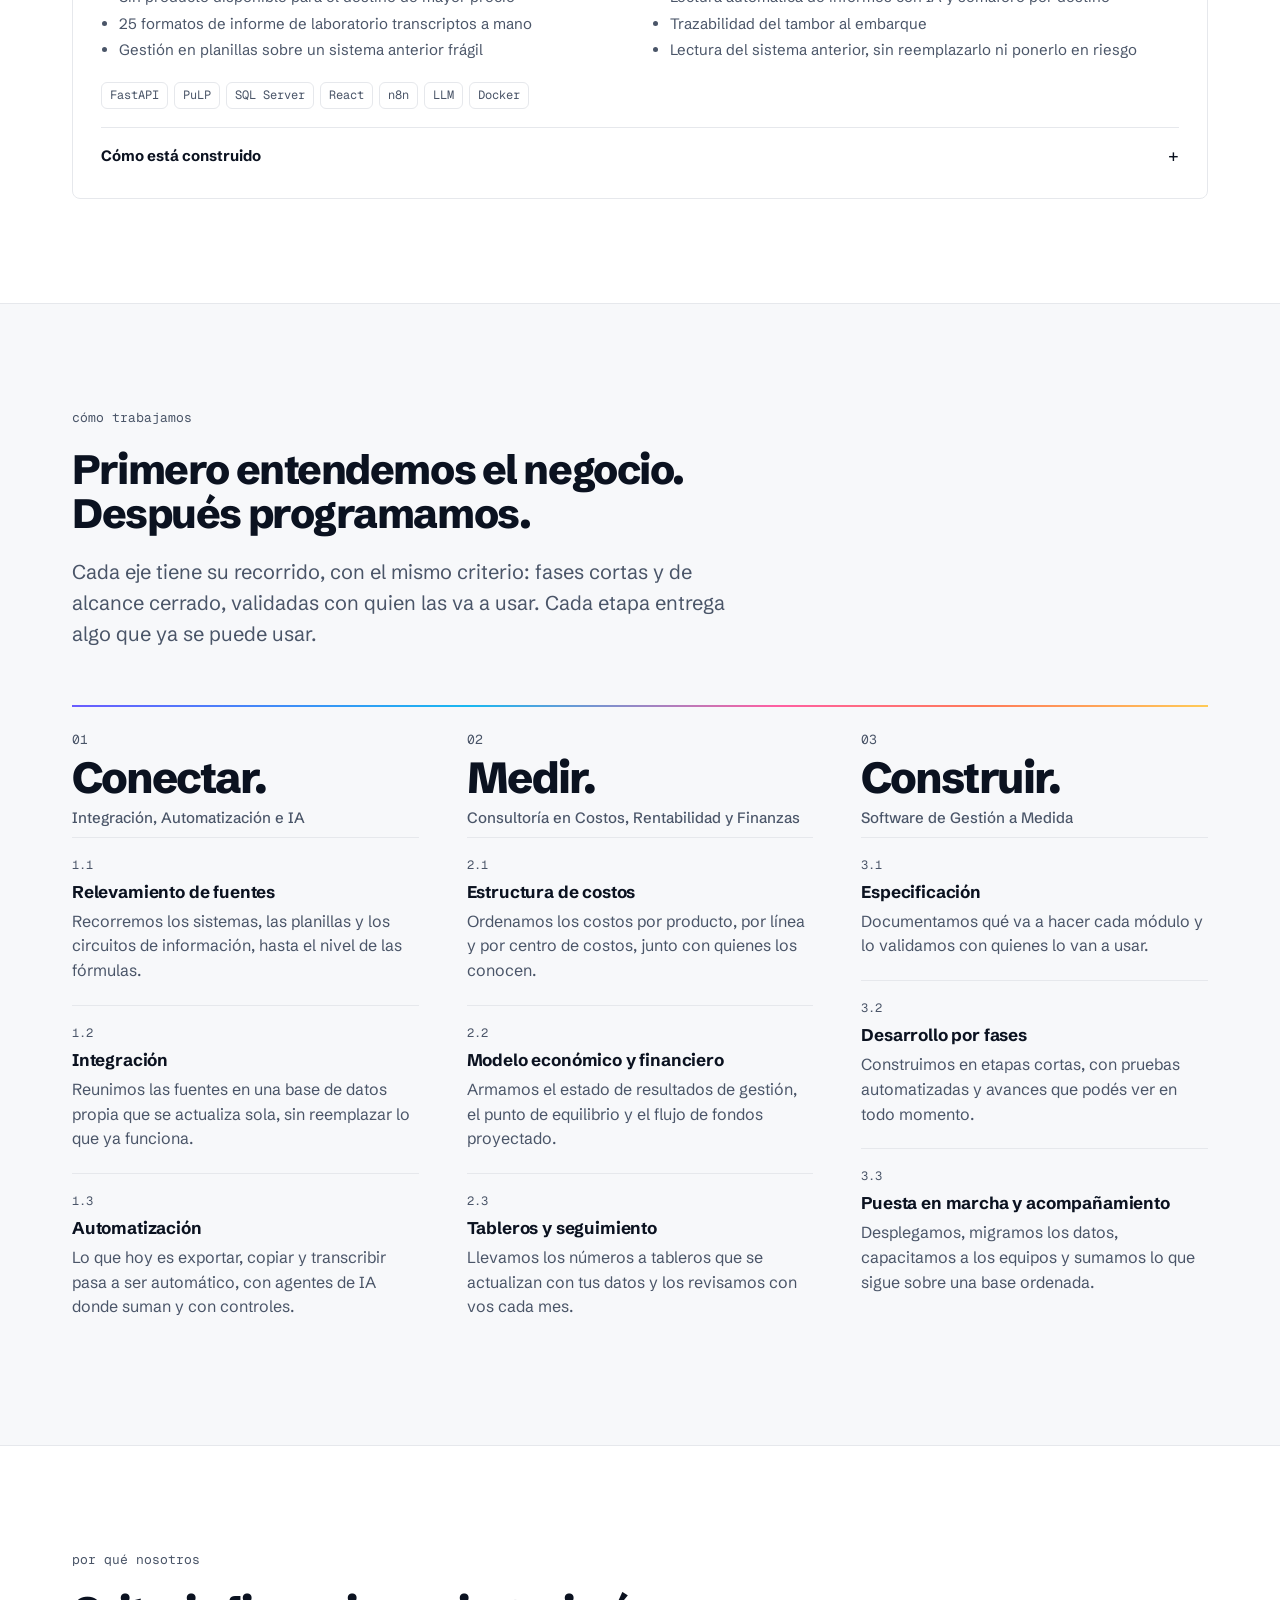
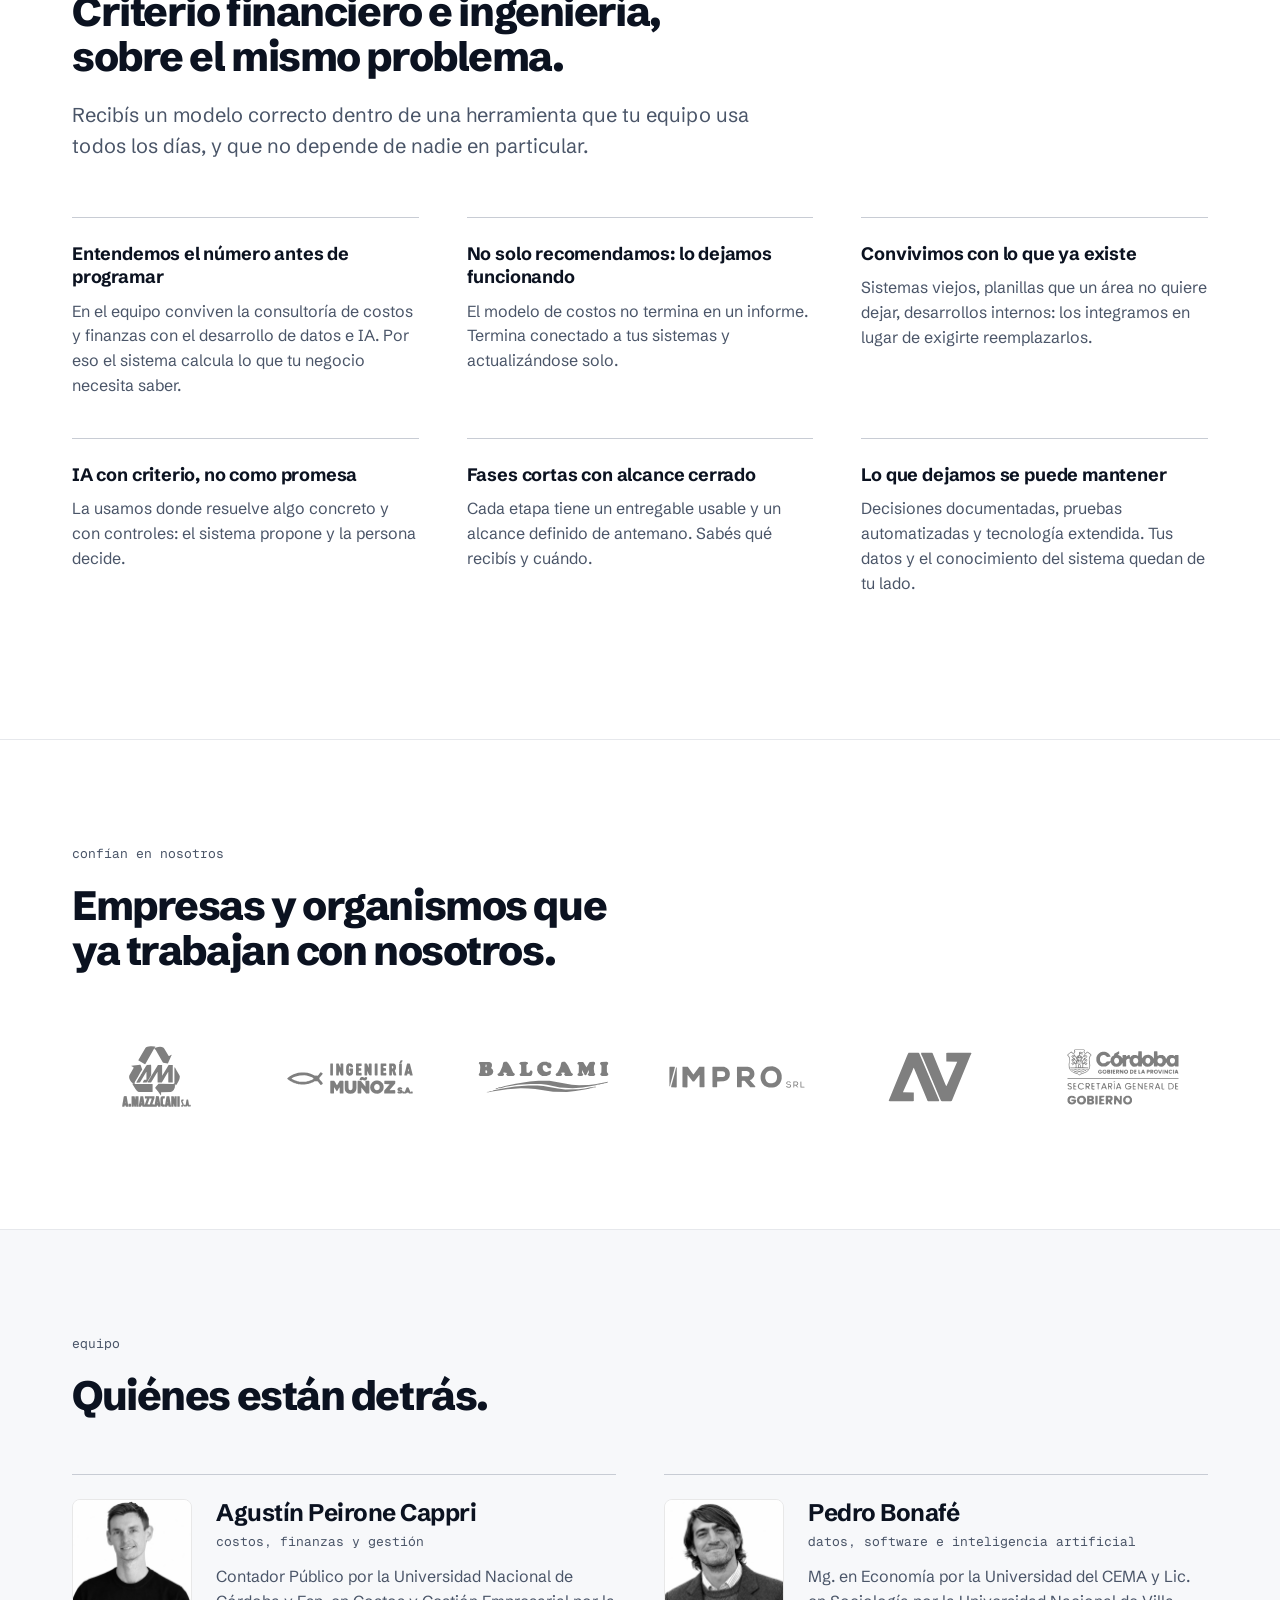
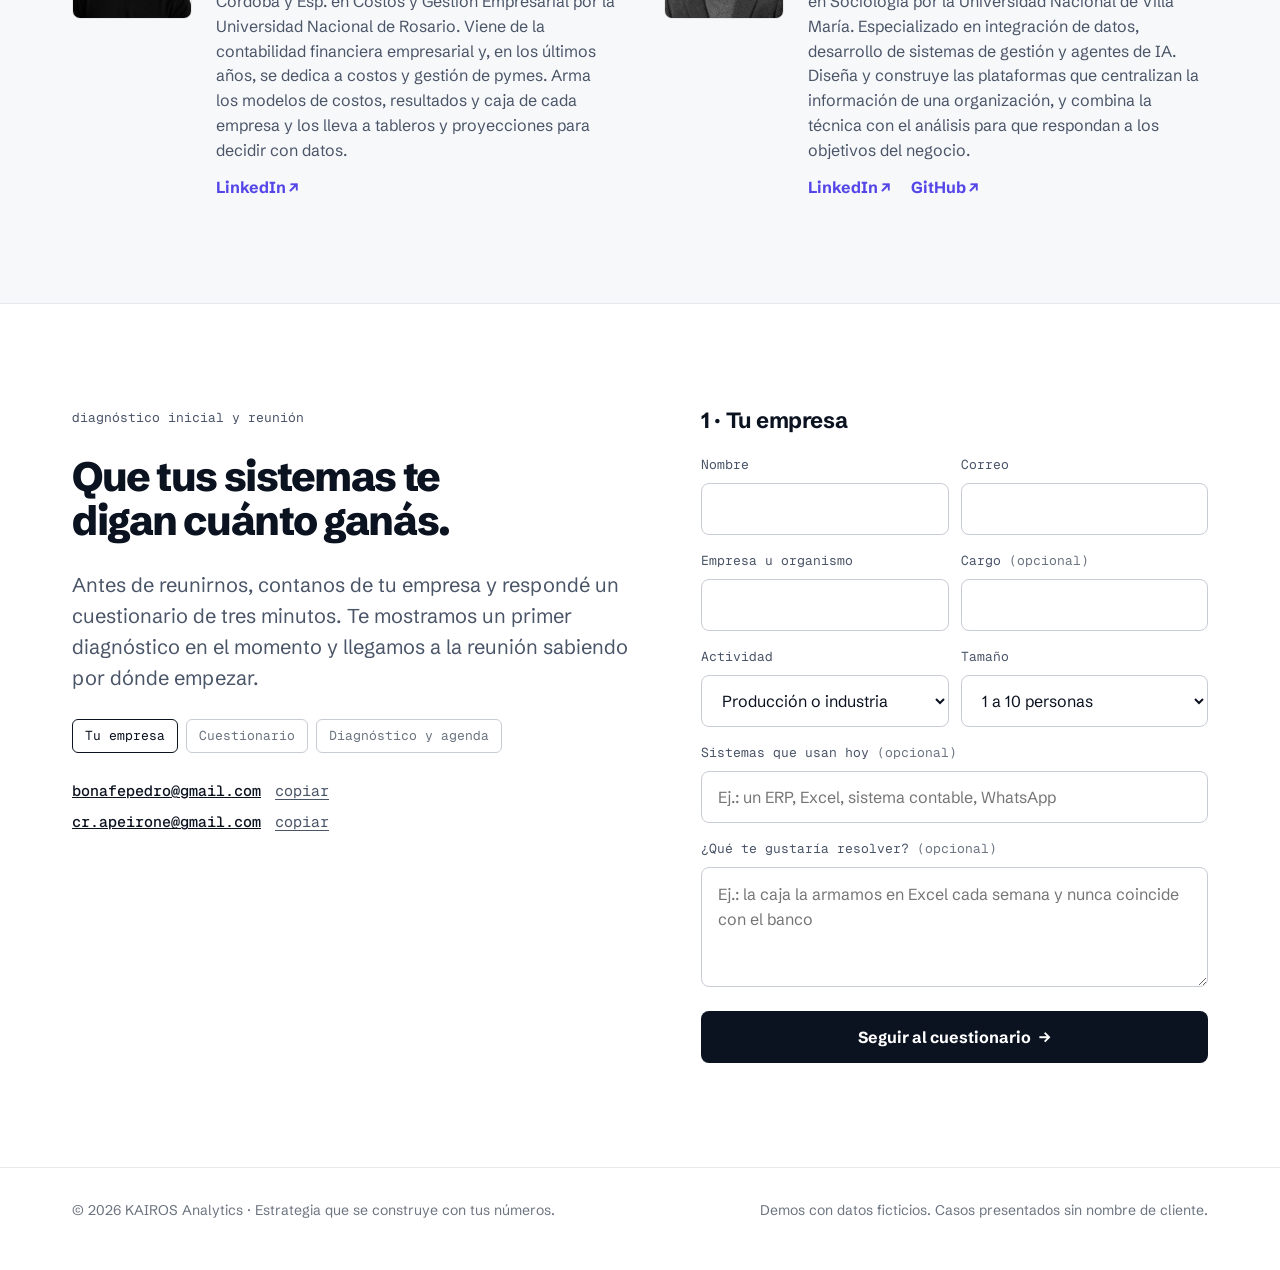
==== commit 4c728e07: "Qué hacemos: nueva bajada orientada a soluciones Se reemplaza la bajada de la sección Qué hacemos po" ====
--- a/index.html
+++ b/index.html
@@ -104,7 +104,7 @@
     <div class="section-head reveal">
       <div class="label">qué hacemos</div>
       <h2>Tu empresa ya tiene los datos. Falta que trabajen para vos.</h2>
-      <p class="lead">Unimos dos oficios que casi nunca están en el mismo equipo: el análisis de costos y finanzas, y el desarrollo de software, datos e IA. Todo lo que hacemos se apoya en tres ejes que se refuerzan entre sí.</p>
+      <p class="lead">Resolvemos dos frentes que casi nunca se atienden juntos: el orden de tu operación y tu administración, y la información para decidir mejor. Todo lo que hacemos se apoya en tres ejes que se refuerzan entre sí.</p>
     </div>
     <div class="ejes reveal">
       <div class="ejes-tabs" role="tablist" aria-label="Los tres ejes" id="ejesTabs"></div>
--- a/styles.css
+++ b/styles.css
@@ -332,11 +332,13 @@
 .sin-caso .actions { display: flex; gap: 12px; flex-wrap: wrap; }
 
 /* Quiénes confían en nosotros */
-/* Confían en nosotros: una fila de celdas, como el mosaico, con los logos en gris */
-.clientes { list-style: none; margin: 0; padding: 0; display: grid; grid-template-columns: repeat(6, minmax(0, 1fr)); border-top: 1px solid var(--line-strong); border-left: 1px solid var(--line); }
-.clientes li { min-height: 132px; display: grid; place-items: center; padding: 20px 16px; border-right: 1px solid var(--line); border-bottom: 1px solid var(--line); }
-.cliente-logo { display: block; max-width: 100%; background-color: var(--ink-3); -webkit-mask: var(--src) center / contain no-repeat; mask: var(--src) center / contain no-repeat; transition: background-color .3s; }
-.clientes li:hover .cliente-logo { background-color: var(--ink); }
+/* Confían en nosotros: una fila de logos en gris, sin cuadrícula */
+.clientes { list-style: none; margin: 0; padding: 0; display: grid; grid-template-columns: repeat(6, minmax(0, 1fr)); gap: 8px 24px; }
+.clientes li { min-height: 96px; display: grid; place-items: center; }
+.cliente-logo { display: block; max-width: 100%; height: auto; opacity: .5; transition: opacity .3s; }
+.clientes li:hover .cliente-logo { opacity: .9; }
+:root[data-theme="dark"] .cliente-logo { filter: invert(1); }
+@media (prefers-color-scheme: dark) { :root:not([data-theme="light"]) .cliente-logo { filter: invert(1); } }
 .clientes:empty, .testimonios:empty { display: none; }
 .clientes + .testimonios { margin-top: 48px; }
 @media (max-width: 1000px) { .clientes { grid-template-columns: repeat(3, minmax(0, 1fr)); } }
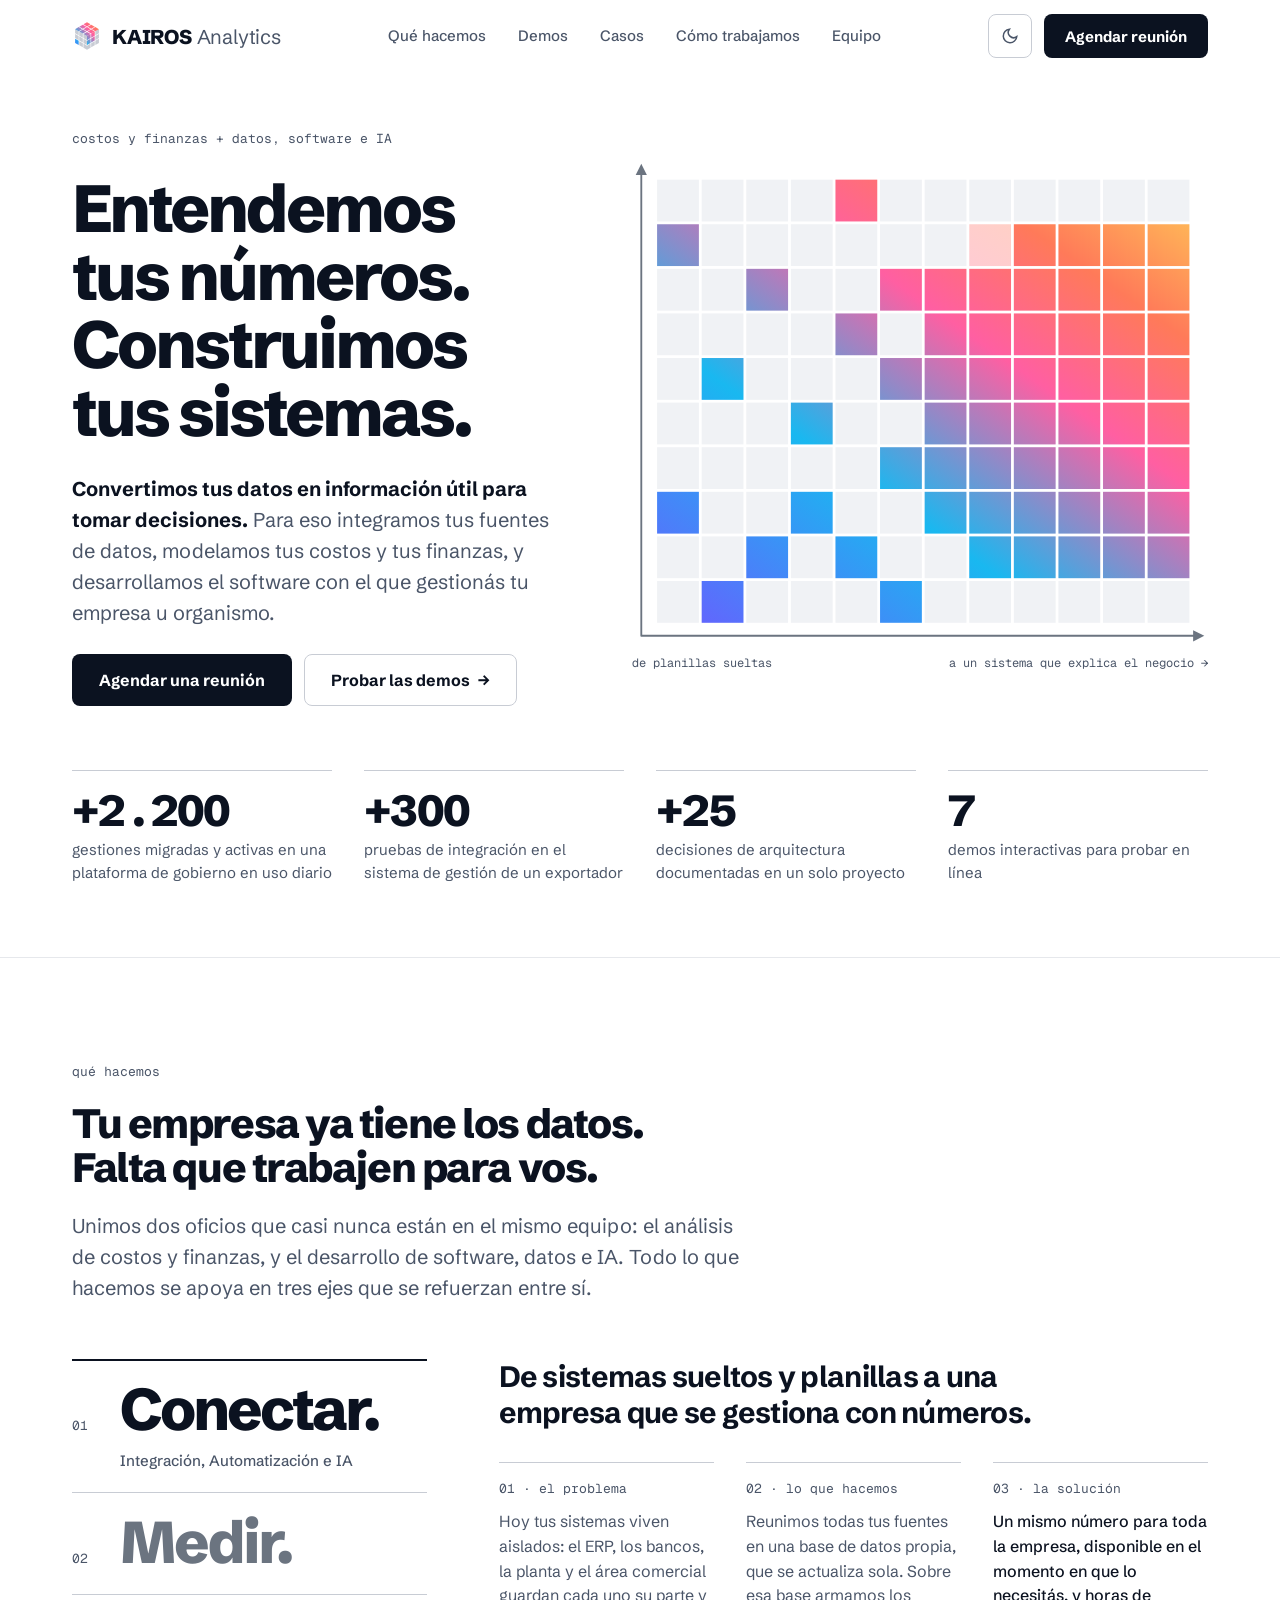
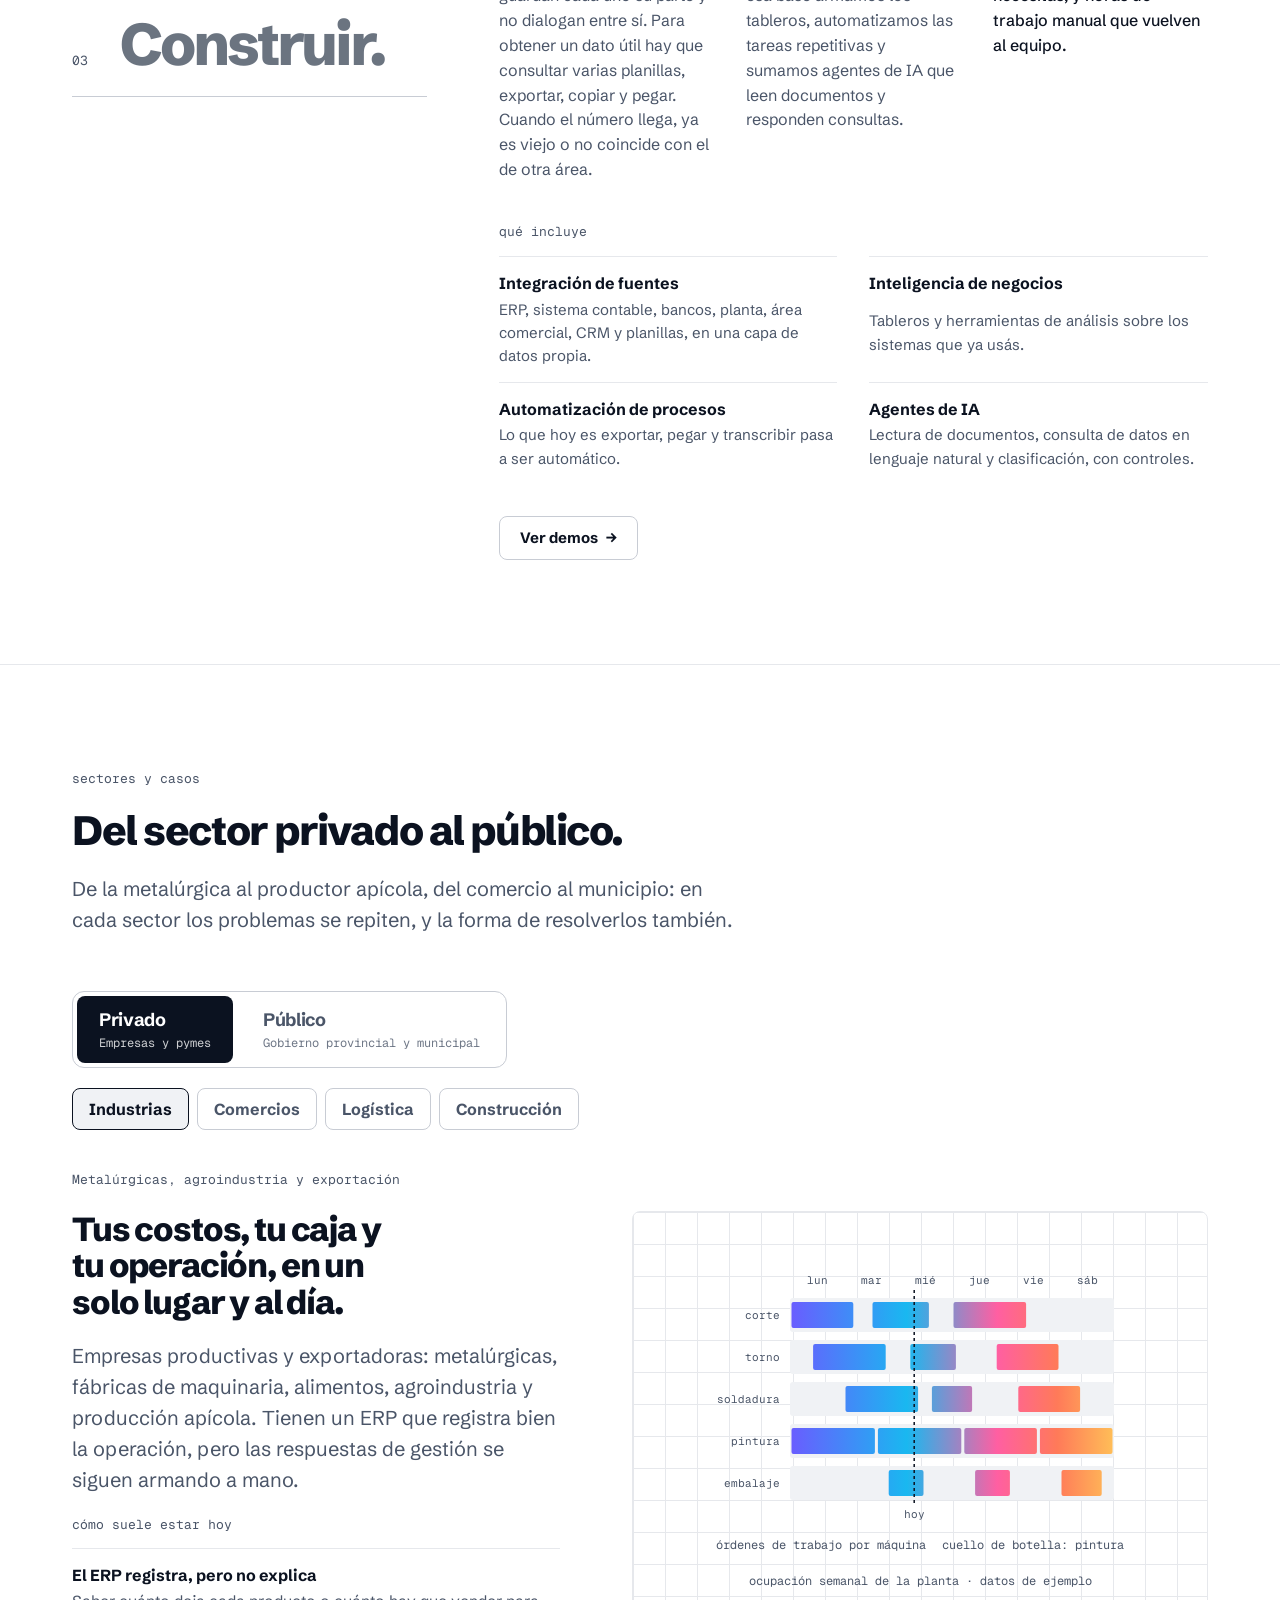
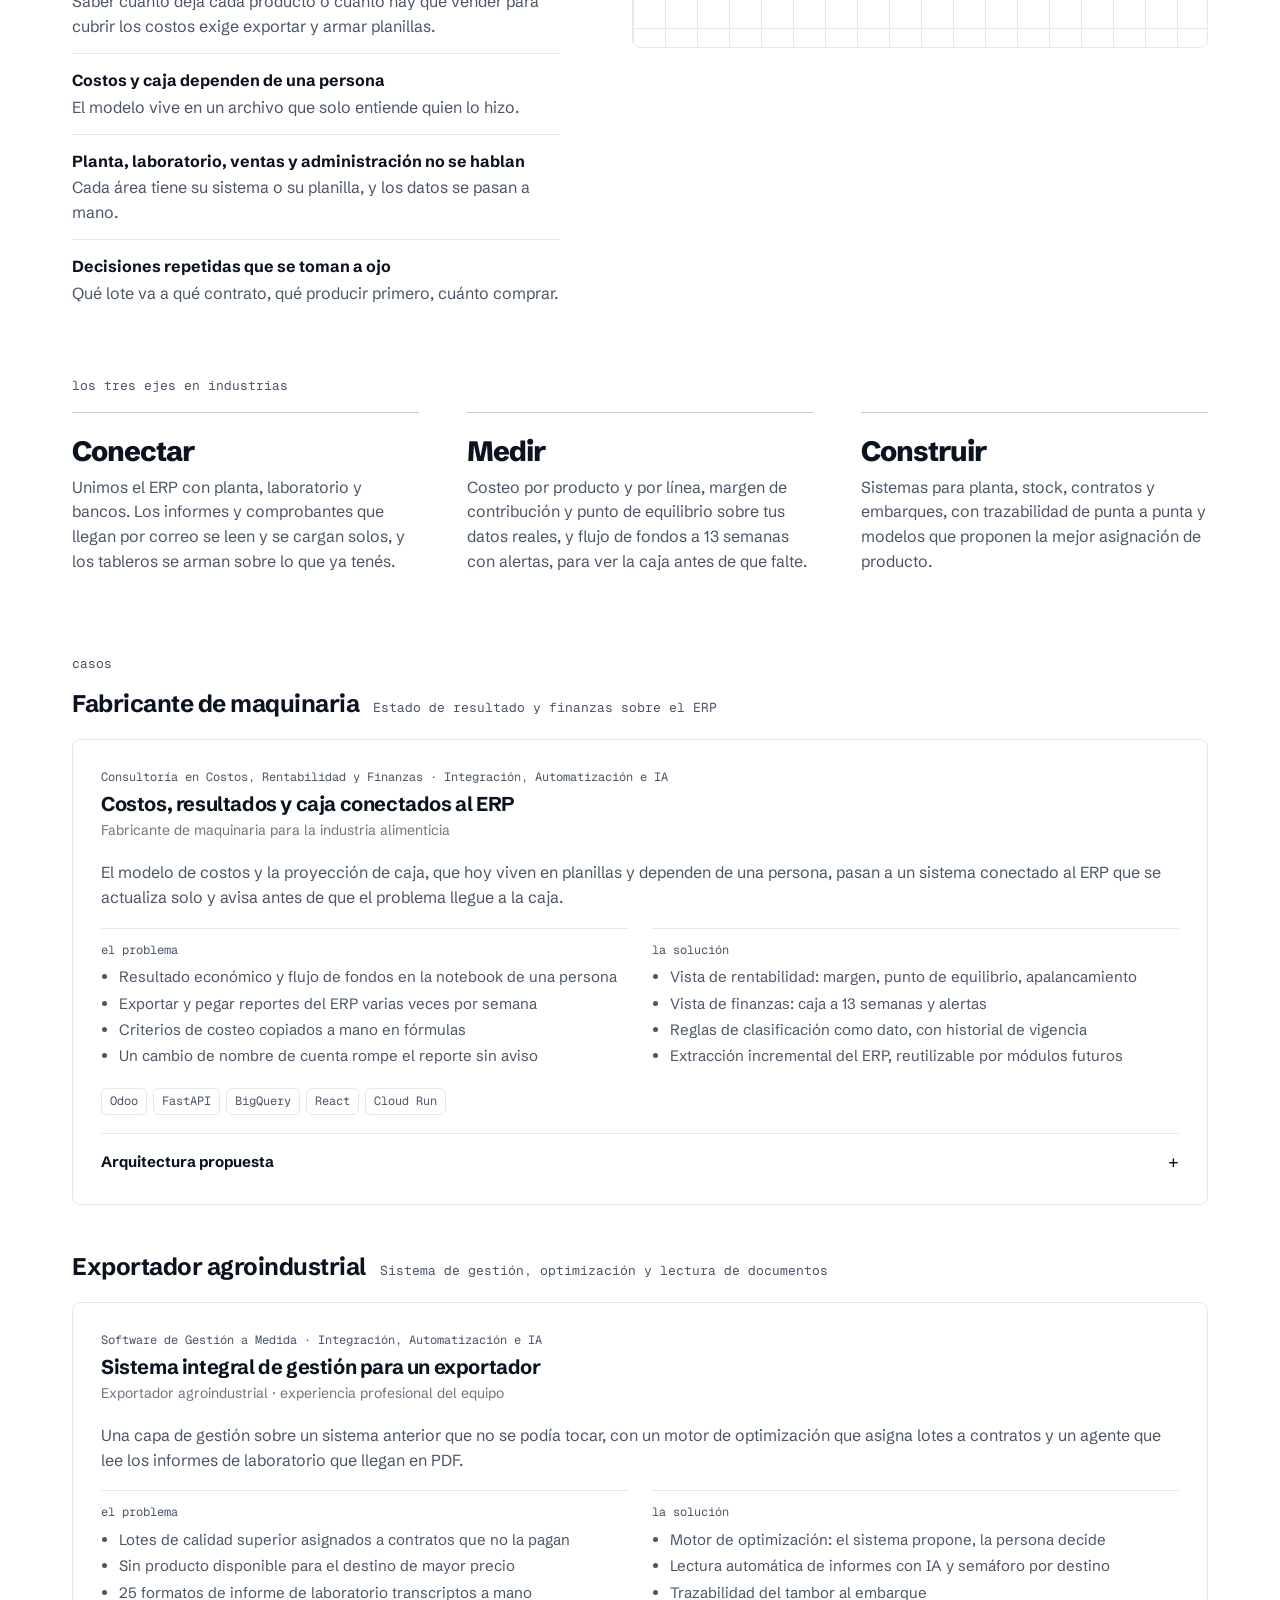
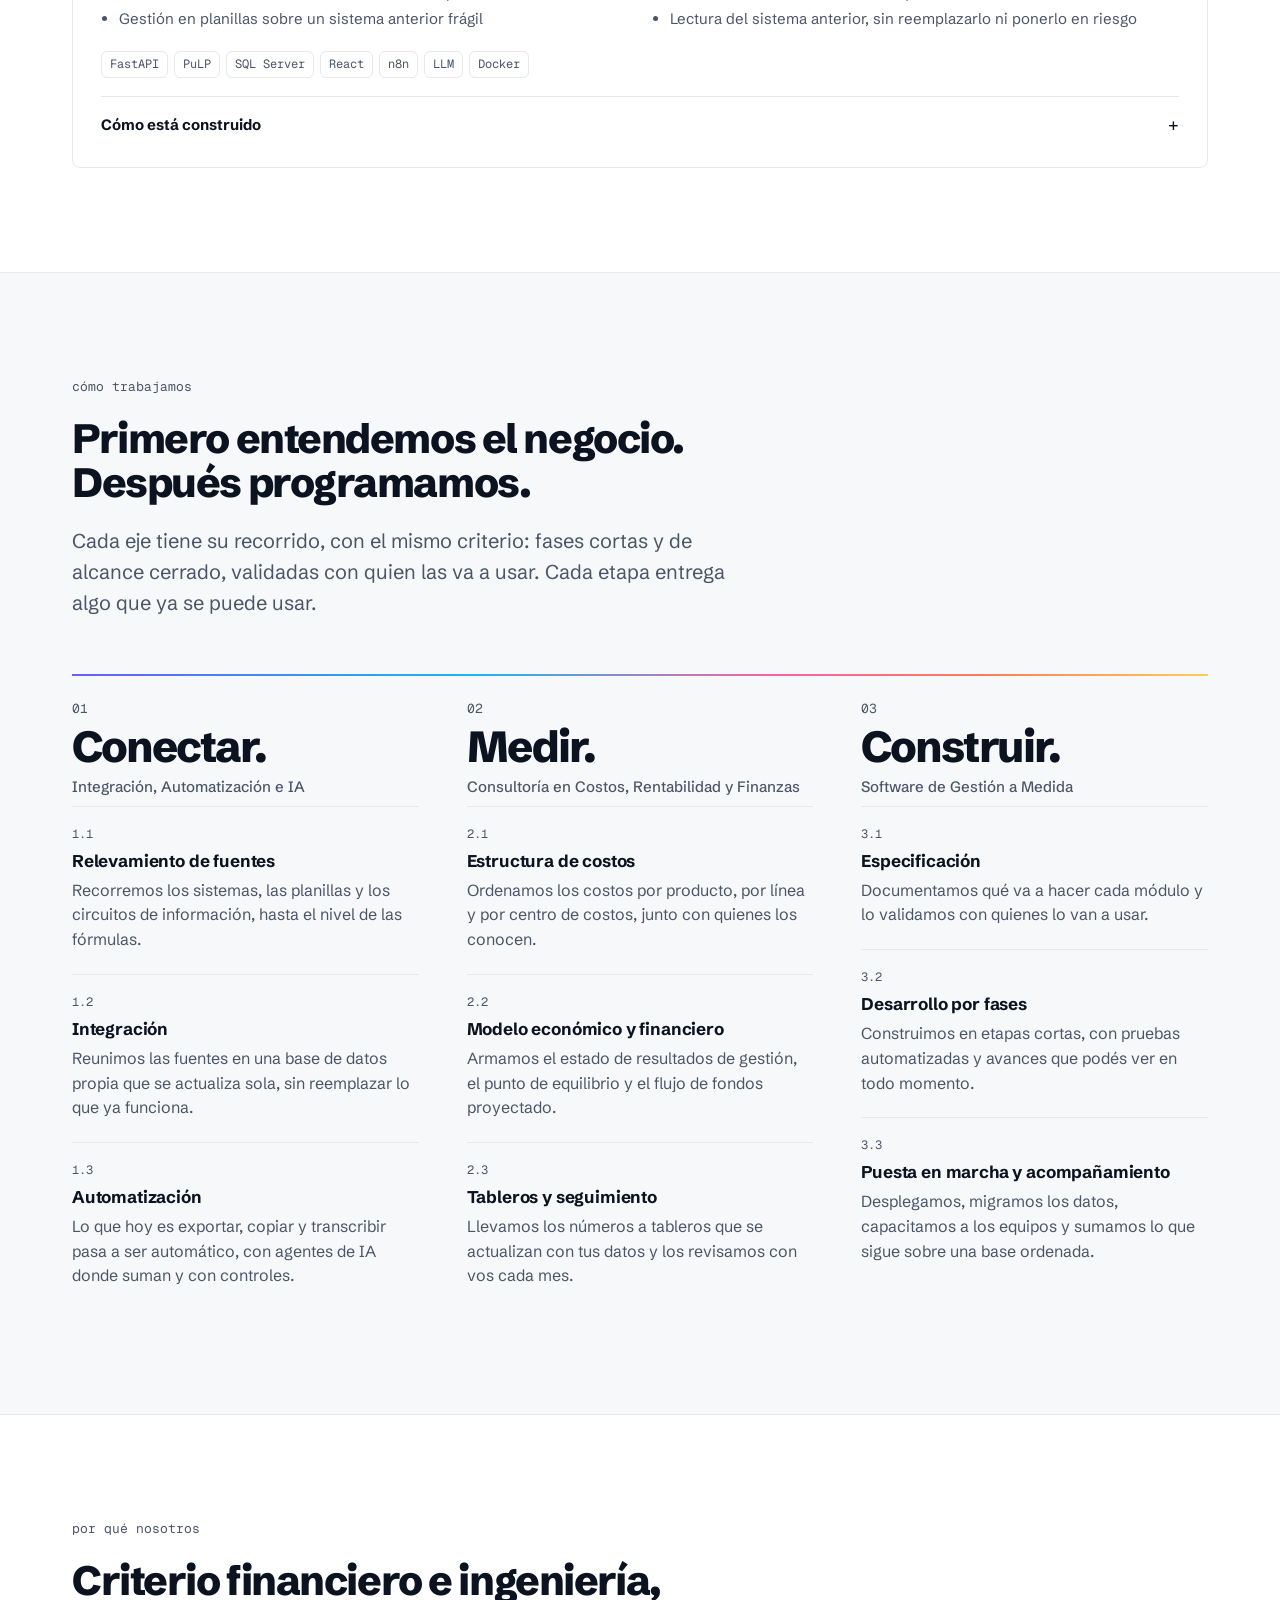
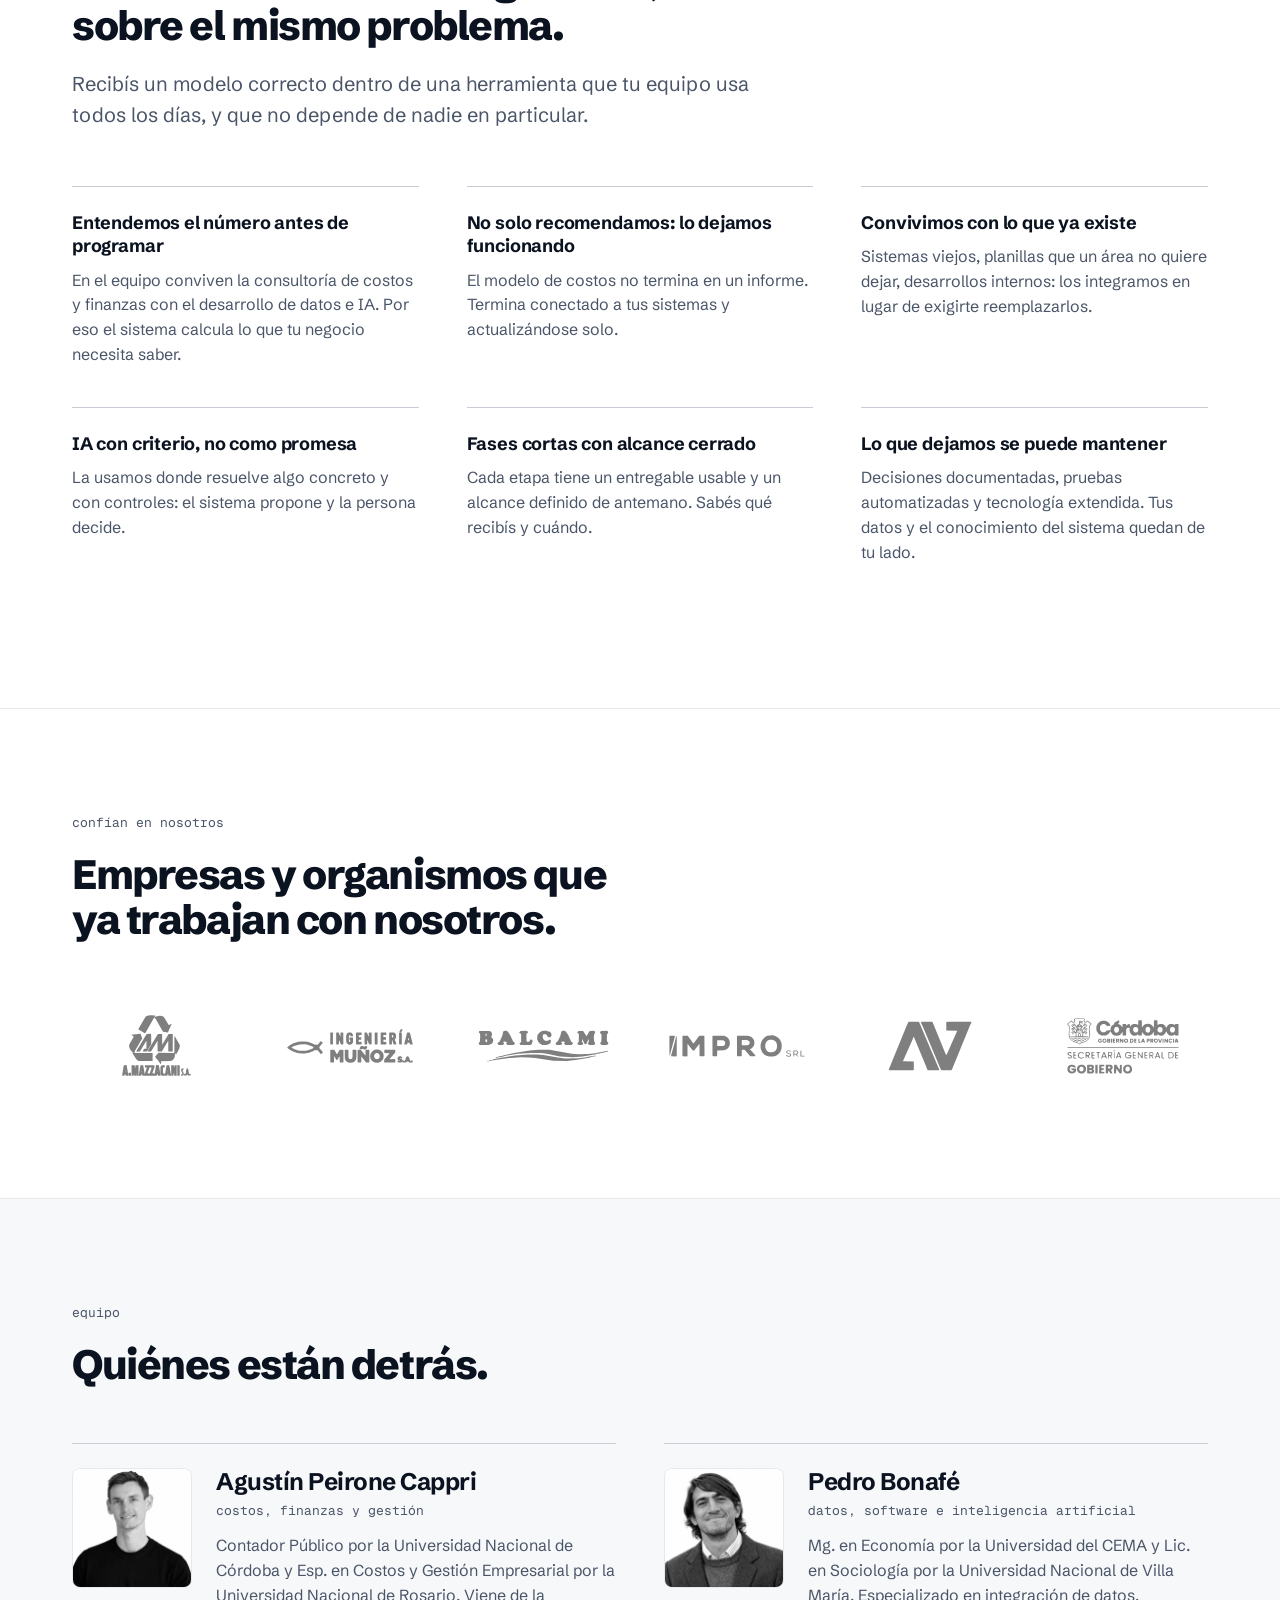
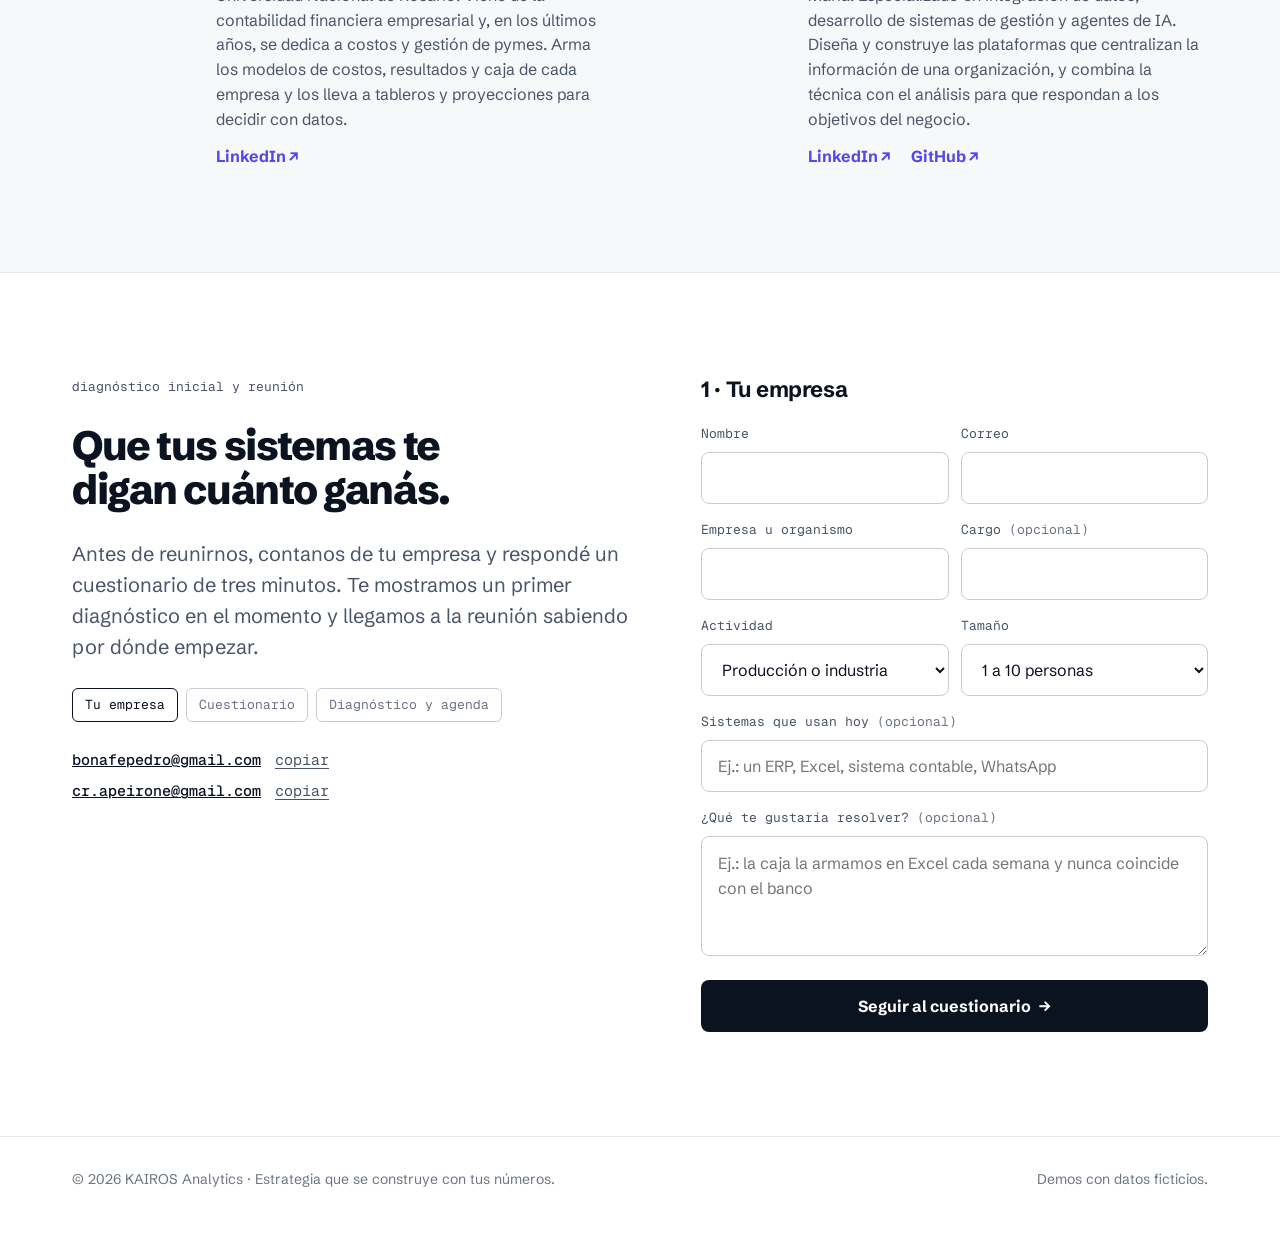
==== commit b421138f: "Se quitan aclaraciones internas sobre nombres de clientes" ====
--- a/index.html
+++ b/index.html
@@ -104,7 +104,7 @@
     <div class="section-head reveal">
       <div class="label">qué hacemos</div>
       <h2>Tu empresa ya tiene los datos. Falta que trabajen para vos.</h2>
-      <p class="lead">Resolvemos dos frentes que casi nunca se atienden juntos: el orden de tu operación y tu administración, y la información para decidir mejor. Todo lo que hacemos se apoya en tres ejes que se refuerzan entre sí.</p>
+      <p class="lead">Unimos dos oficios que casi nunca están en el mismo equipo: el análisis de costos y finanzas, y el desarrollo de software, datos e IA. Todo lo que hacemos se apoya en tres ejes que se refuerzan entre sí.</p>
     </div>
     <div class="ejes reveal">
       <div class="ejes-tabs" role="tablist" aria-label="Los tres ejes" id="ejesTabs"></div>
@@ -119,7 +119,7 @@
     <div class="section-head reveal">
       <div class="label">sectores y casos</div>
       <h2>Del sector privado al público.</h2>
-      <p class="lead">De la metalúrgica al productor apícola, del comercio al municipio: en cada sector los problemas se repiten, y la forma de resolverlos también. Los casos se presentan sin el nombre del cliente.</p>
+      <p class="lead">De la metalúrgica al productor apícola, del comercio al municipio: en cada sector los problemas se repiten, y la forma de resolverlos también.</p>
     </div>
     <div class="vtabs reveal" role="tablist" aria-label="Ámbitos" id="vtabs"></div>
     <div class="stabs" role="tablist" aria-label="Sectores" id="stabs"></div>
@@ -283,7 +283,7 @@
 <footer>
   <div class="wrap">
     <span>© <span id="year">2026</span> <span data-brand>KAIROS Analytics</span> · Estrategia que se construye con tus números.</span>
-    <span>Demos con datos ficticios. Casos presentados sin nombre de cliente.</span>
+    <span>Demos con datos ficticios.</span>
   </div>
 </footer>
 
